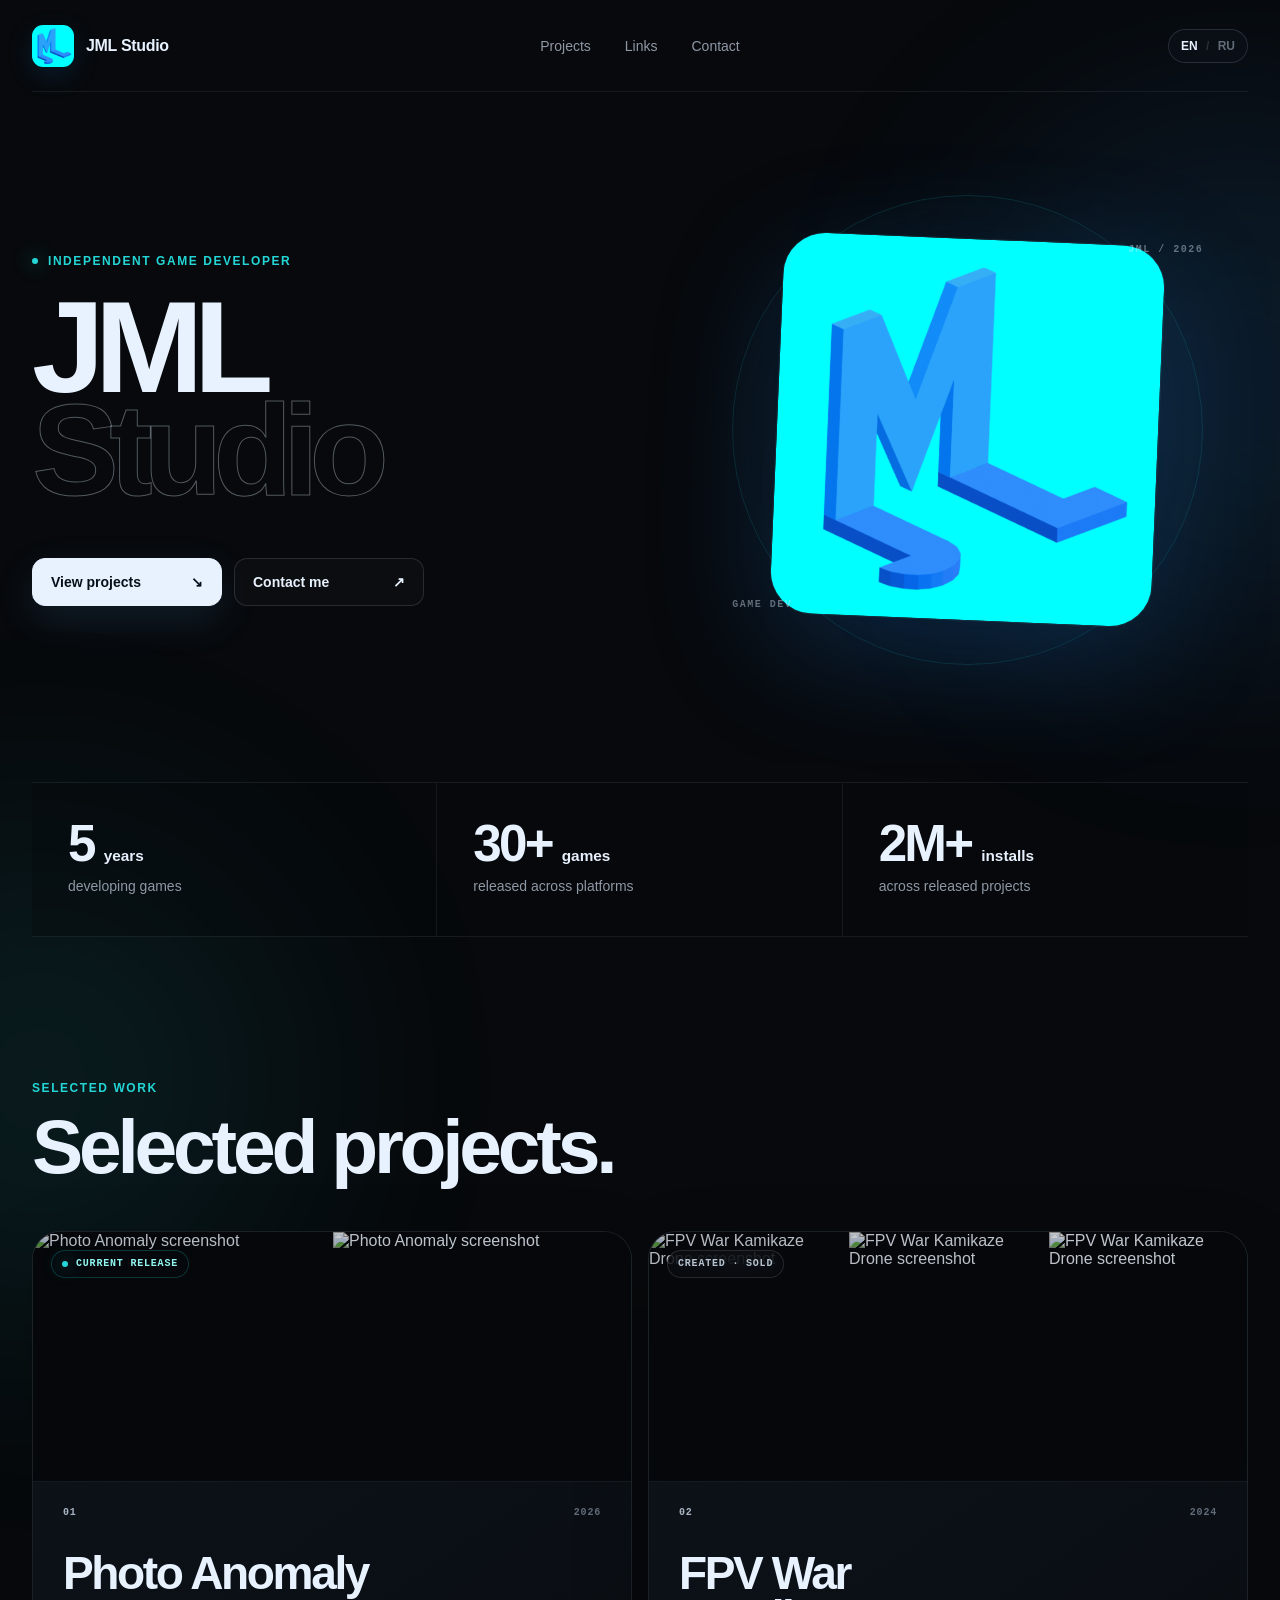
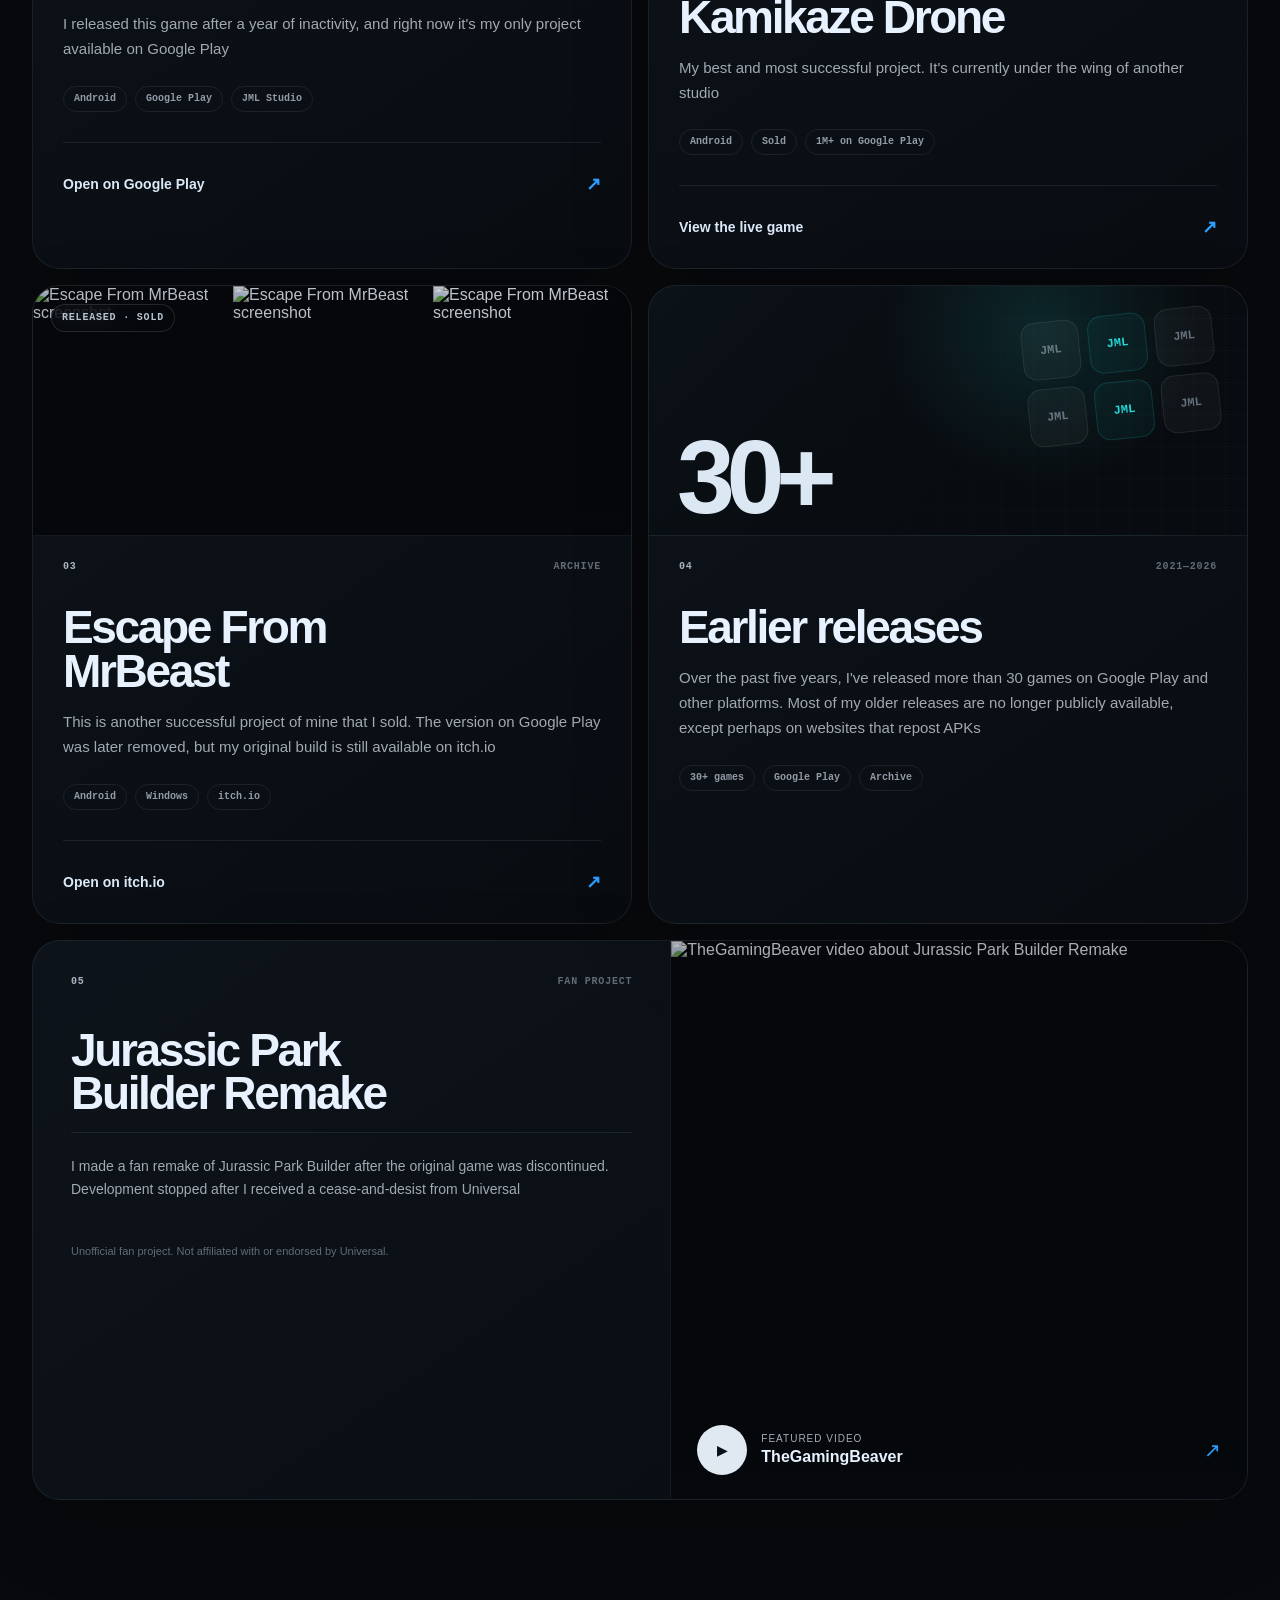
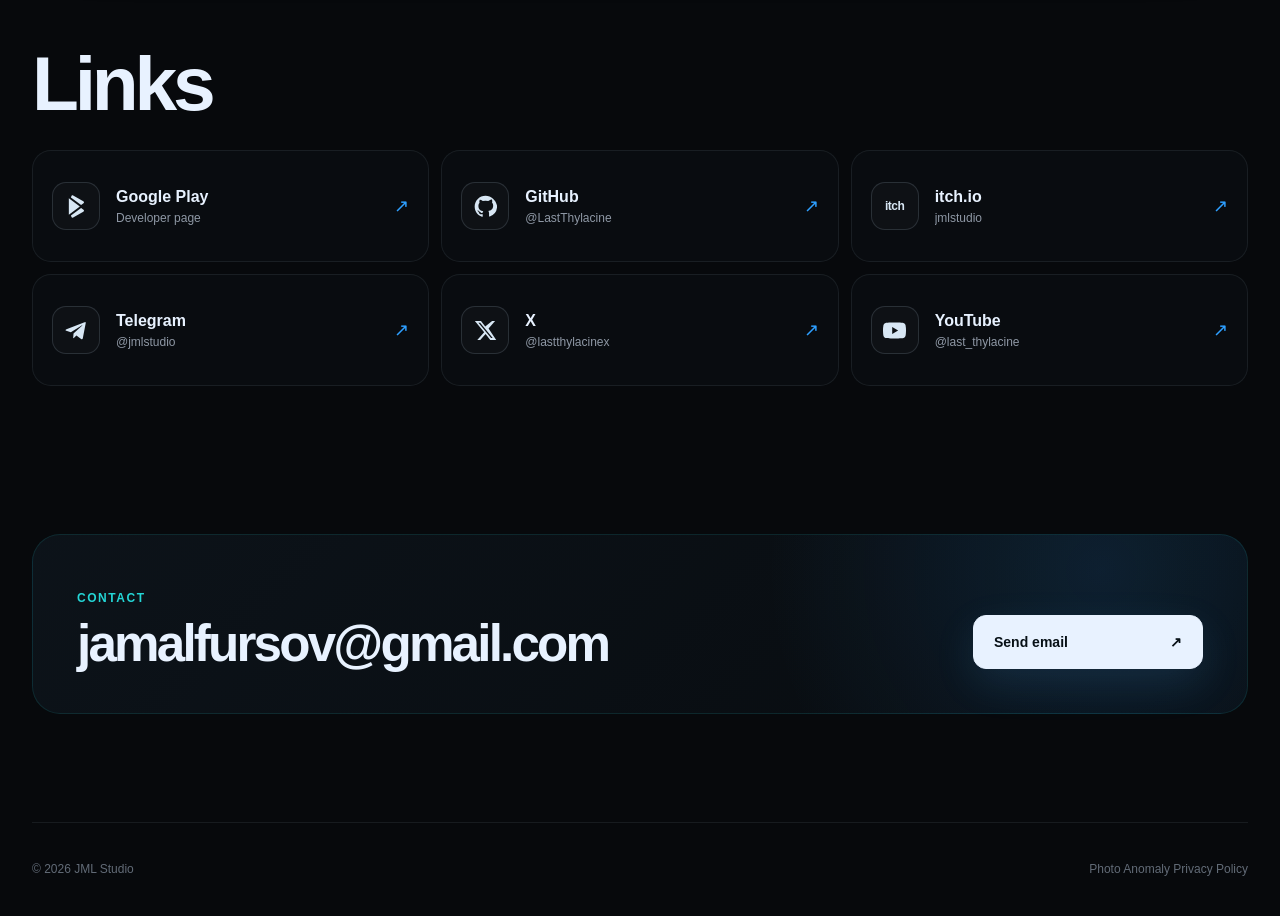
==== index.html @ 16c1f92c "website updated" ====
<!doctype html>
<html lang="en">
<head>
  <meta charset="utf-8">
  <meta name="viewport" content="width=device-width, initial-scale=1">
  <meta name="theme-color" content="#07090c">
  <meta name="description" content="JML Studio — independent game developer. Selected projects and links.">
  <meta property="og:title" content="JML Studio — Independent Game Developer">
  <meta property="og:description" content="Selected games and projects by JML Studio.">
  <meta property="og:image" content="https://lastthylacine.github.io/jml512.png">
  <meta property="og:type" content="website">
  <meta property="og:url" content="https://lastthylacine.github.io/">
  <title>JML Studio — Independent Game Developer</title>
  <link rel="icon" href="./jml512.png">
  <link rel="apple-touch-icon" href="./jml512.png">
  <link rel="stylesheet" href="./style.css">
</head>
<body>
  <div class="ambient ambient-a" aria-hidden="true"></div>
  <div class="ambient ambient-b" aria-hidden="true"></div>
  <div class="grid-glow" aria-hidden="true"></div>

  <header class="site-header">
    <a class="brand" href="#top" aria-label="JML Studio home">
      <img src="./jml512.png" alt="" width="42" height="42">
      <span>JML Studio</span>
    </a>

    <nav class="nav" aria-label="Primary navigation">
      <a href="#work" data-en="Projects" data-ru="Проекты">Projects</a>
      <a href="#links" data-en="Links" data-ru="Ссылки">Links</a>
      <a href="mailto:jamalfursov@gmail.com" data-en="Contact" data-ru="Связаться">Contact</a>
    </nav>

    <button class="language-toggle" type="button" aria-label="Switch language">
      <span data-lang="en" class="active">EN</span>
      <span class="separator">/</span>
      <span data-lang="ru">RU</span>
    </button>
  </header>

  <main id="top">
    <section class="hero section-shell">
      <div class="hero-copy reveal">
        <div class="eyebrow">
          <span class="signal-dot"></span>
          <span data-en="Independent Game Developer" data-ru="Независимый разработчик игр">Independent Game Developer</span>
        </div>

        <h1>JML<br><span>Studio</span></h1>

        <div class="hero-actions">
          <a class="button button-primary" href="#work">
            <span data-en="View projects" data-ru="Смотреть проекты">View projects</span>
            <span aria-hidden="true">↘</span>
          </a>
          <a class="button button-ghost" href="mailto:jamalfursov@gmail.com">
            <span data-en="Contact me" data-ru="Связаться со мной">Contact me</span>
            <span aria-hidden="true">↗</span>
          </a>
        </div>
      </div>

      <div class="hero-mark reveal" aria-hidden="true">
        <div class="logo-orbit"></div>
        <div class="logo-frame">
          <img src="./jml512.png" alt="" width="512" height="512">
        </div>
        <div class="orbit-label orbit-label-top">JML / 2026</div>
        <div class="orbit-label orbit-label-bottom">GAME DEV</div>
      </div>
    </section>

    <section class="stats section-shell reveal" aria-label="Highlights">
      <div class="stat">
        <div class="stat-value"><strong>5</strong><em data-en="years" data-ru="лет">years</em></div>
        <span data-en="developing games" data-ru="разработки игр">developing games</span>
      </div>
      <div class="stat">
        <div class="stat-value"><strong>30+</strong><em data-en="games" data-ru="игр">games</em></div>
        <span data-en="released across platforms" data-ru="выпущено за это время">released across platforms</span>
      </div>
      <div class="stat">
        <div class="stat-value"><strong>2M+</strong><em data-en="installs" data-ru="установок">installs</em></div>
        <span data-en="across released projects" data-ru="суммарно у выпущенных проектов">across released projects</span>
      </div>
    </section>

    <section id="work" class="work section-shell">
      <div class="section-heading reveal">
        <p class="section-kicker" data-en="Selected work" data-ru="Избранное">Selected work</p>
        <h2 data-en="Selected projects." data-ru="Избранные проекты.">Selected projects.</h2>
      </div>

      <div class="project-grid">
        <article class="project-card reveal">
          <div class="project-media media-pair">
            <img src="https://lh3.googleusercontent.com/skCJOX3PdhCmh8zxxezSMGS_bPAdnLFTBPHZOALvKg8ZOM3_wjbyRvg5mylEFi4l49yhTgnnBvxRj4_mFRRklRB1CuJkZoMq7Ugl=h600-rw" alt="Photo Anomaly screenshot" loading="lazy">
            <img src="https://lh3.googleusercontent.com/8ArGQEEAOJ30SjeDqEPVFw62FiiFQntDP4HJb3ladIpGvoQCP5FeySTKBJS4t6Y20rnotE-JMeWFp8FjKMXawPli3DUqSN6uYGzA=h600-rw" alt="Photo Anomaly screenshot" loading="lazy">
            <div class="media-shade"></div>
            <span class="media-badge status-live"><span class="signal-dot"></span><span data-en="Current release" data-ru="Текущий релиз">Current release</span></span>
          </div>
          <div class="project-content">
            <div class="project-topline"><span class="project-index">01</span><span>2026</span></div>
            <h3>Photo Anomaly</h3>
            <p data-content-key="photoAnomaly">I released Photo Anomaly on Google Play in 2026. It is my current public game.</p>
            <div class="project-meta"><span>Android</span><span>Google Play</span><span>JML Studio</span></div>
            <a class="project-link" href="https://play.google.com/store/apps/details?id=com.jamalmagomedov.PhotoAnomaly" target="_blank" rel="noopener">
              <span data-en="Open on Google Play" data-ru="Открыть в Google Play">Open on Google Play</span><span aria-hidden="true">↗</span>
            </a>
          </div>
        </article>

        <article class="project-card reveal">
          <div class="project-media media-triptych">
            <img src="https://lh3.googleusercontent.com/4eGppAN0Gcyp934n2Q3ssL58uALtwaLfI7BJHxZUg6PC1wGFMh1baDSxtUHjRb9DM2UkEGqp8CnlI8bmYi1mCqvKhgLYDMlwVN3h=h600-rw" alt="FPV War Kamikaze Drone screenshot" loading="lazy">
            <img src="https://lh3.googleusercontent.com/smdJYHpgcZ_1Zq-C8wMEOKFkAHZO7FLWdN8LE0j6wyw8fJtJA7sKSA3suIO3BD9hTZytTpGXHejraKC__IkH9zDm9LM2ZNPgUDE=h600-rw" alt="FPV War Kamikaze Drone screenshot" loading="lazy">
            <img src="https://lh3.googleusercontent.com/-tVt_maS-DzPtru2sZ0ibcCxhtowCMx7LrKPRdbShWLGQR0bec2xXsi7uQP-GyYcGKmpmh5f1IHsHnG4Jm006Beine4vxni-BxFaeg=h600-rw" alt="FPV War Kamikaze Drone screenshot" loading="lazy">
            <div class="media-shade"></div>
            <span class="media-badge"><span data-en="Created · sold" data-ru="Создано · продано">Created · sold</span></span>
          </div>
          <div class="project-content">
            <div class="project-topline"><span class="project-index">02</span><span>2024</span></div>
            <h3>FPV War<br>Kamikaze Drone</h3>
            <p data-content-key="fpv">I developed and released the original FPV War Kamikaze Drone, then later sold the project. The game has since passed one million downloads on Google Play.</p>
            <div class="project-meta"><span>Android</span><span>Sold</span><span>1M+ on Google Play</span></div>
            <a class="project-link" href="https://play.google.com/store/apps/details?id=com.jamalmagomedov.FPVKamikazeDrone" target="_blank" rel="noopener">
              <span data-en="View the live game" data-ru="Посмотреть игру">View the live game</span><span aria-hidden="true">↗</span>
            </a>
          </div>
        </article>

        <article class="project-card reveal">
          <div class="project-media media-triptych media-portrait">
            <img src="https://img.itch.zone/aW1hZ2UvMjE5MTA1Ni8xMjk0MjEzMS5wbmc%3D/347x500/T7Bz3G.png" alt="Escape From MrBeast screenshot" loading="lazy">
            <img src="https://img.itch.zone/aW1hZ2UvMjE5MTA1Ni8xMjk0MjEzMC5wbmc%3D/347x500/ZRAzco.png" alt="Escape From MrBeast screenshot" loading="lazy">
            <img src="https://img.itch.zone/aW1hZ2UvMjE5MTA1Ni8xMjk0MjEyOS5wbmc%3D/347x500/MPtBJy.png" alt="Escape From MrBeast screenshot" loading="lazy">
            <div class="media-shade"></div>
            <span class="media-badge"><span data-en="Released · sold" data-ru="Выпущено · продано">Released · sold</span></span>
          </div>
          <div class="project-content">
            <div class="project-topline"><span class="project-index">03</span><span data-en="Archive" data-ru="Архив">Archive</span></div>
            <h3>Escape From<br>MrBeast</h3>
            <p data-content-key="mrbeast">I released Escape From MrBeast on Android and Windows and later sold the project. The Google Play version was removed later; my original build is still available on itch.io.</p>
            <div class="project-meta"><span>Android</span><span>Windows</span><span>itch.io</span></div>
            <a class="project-link" href="https://jmlstudio.itch.io/escape-from-mrbeast" target="_blank" rel="noopener">
              <span data-en="Open on itch.io" data-ru="Открыть на itch.io">Open on itch.io</span><span aria-hidden="true">↗</span>
            </a>
          </div>
        </article>

        <article class="project-card archive-card reveal">
          <div class="archive-visual" aria-hidden="true">
            <div class="archive-word">30+</div>
            <div class="archive-stack">
              <span>JML</span><span>JML</span><span>JML</span><span>JML</span><span>JML</span><span>JML</span>
            </div>
            <div class="archive-grid"></div>
          </div>
          <div class="project-content">
            <div class="project-topline"><span class="project-index">04</span><span>2021—2026</span></div>
            <h3 data-en="Earlier releases" data-ru="Ранние релизы">Earlier releases</h3>
            <p data-content-key="earlierReleases">Over the last five years, I released more than 30 games across Google Play and other platforms. Most of my older releases are no longer publicly available.</p>
            <div class="project-meta"><span>30+ games</span><span>Google Play</span><span>Archive</span></div>
          </div>
        </article>

        <article class="project-card project-card-wide fan-card reveal">
          <div class="fan-copy">
            <div class="project-topline"><span class="project-index">05</span><span data-en="Fan project" data-ru="Фанатский проект">Fan project</span></div>
            <h3>Jurassic Park<br>Builder Remake</h3>

            <div class="fan-project-row">
              <p data-content-key="jurassicRemake">I made a fan remake of Jurassic Park Builder after the original game was discontinued. Development stopped after I received a cease-and-desist from Universal.</p>
            </div>

            <p class="fan-disclaimer" data-en="Unofficial fan project. Not affiliated with or endorsed by Universal."
               data-ru="Неофициальный фанатский проект. Не связан с Universal и не одобрен компанией.">Unofficial fan project. Not affiliated with or endorsed by Universal.</p>
          </div>

          <a class="jurassic-video" href="https://www.youtube.com/watch?v=4BQpwqRns6E" target="_blank" rel="noopener">
            <img src="https://i.ytimg.com/vi/4BQpwqRns6E/hqdefault.jpg" alt="TheGamingBeaver video about Jurassic Park Builder Remake" loading="lazy">
            <div class="video-overlay">
              <span class="play-button" aria-hidden="true">▶</span>
              <div><small data-en="Featured video" data-ru="Видео о проекте">Featured video</small><strong>TheGamingBeaver</strong></div>
              <span class="video-arrow">↗</span>
            </div>
          </a>
        </article>
      </div>
    </section>

    <section id="links" class="links-section section-shell">
      <div class="section-heading compact-heading reveal">
        <h2 data-en="Links" data-ru="Ссылки">Links</h2>
      </div>

      <div class="social-grid reveal">
        <a class="social-card" href="https://play.google.com/store/apps/dev?id=7115428527420377377" target="_blank" rel="noopener">
          <span class="social-icon" aria-hidden="true">
            <svg viewBox="0 0 24 24"><path d="M4 3.4v17.2L15.5 12 4 3.4Zm2.2-.8 10.6 7.9 2.5-1.9c.8-.6.7-1.5-.2-2L8.5.6C7.6.1 6.8.2 6.2 2.6Zm10.6 10.9L6.2 21.4c.6 2.4 1.4 2.5 2.3 2l10.6-6c.9-.5 1-1.4.2-2l-2.5-1.9Z"/></svg>
          </span>
          <span class="social-copy"><strong>Google Play</strong><small data-en="Developer page" data-ru="Страница разработчика">Developer page</small></span>
          <span class="social-arrow">↗</span>
        </a>

        <a class="social-card" href="https://github.com/LastThylacine" target="_blank" rel="noopener">
          <span class="social-icon" aria-hidden="true">
            <svg viewBox="0 0 24 24"><path d="M12 .7C5.7.7.7 5.8.7 12.1c0 5 3.2 9.2 7.6 10.7.6.1.8-.3.8-.6v-2.2c-3.1.7-3.8-1.3-3.8-1.3-.5-1.3-1.3-1.7-1.3-1.7-1-.7.1-.7.1-.7 1.1.1 1.7 1.2 1.7 1.2 1 1.7 2.6 1.2 3.2.9.1-.7.4-1.2.7-1.5-2.5-.3-5.1-1.3-5.1-5.6 0-1.2.4-2.3 1.2-3.1-.1-.3-.5-1.5.1-3.1 0 0 1-.3 3.2 1.2a11 11 0 0 1 5.8 0C17.7 4.5 18.7 4.8 18.7 4.8c.6 1.6.2 2.8.1 3.1.7.8 1.2 1.9 1.2 3.1 0 4.3-2.6 5.3-5.1 5.6.4.3.8 1 .8 2.1v3.1c0 .3.2.7.8.6a11.4 11.4 0 0 0 7.6-10.7C23.3 5.8 18.3.7 12 .7Z"/></svg>
          </span>
          <span class="social-copy"><strong>GitHub</strong><small>@LastThylacine</small></span>
          <span class="social-arrow">↗</span>
        </a>

        <a class="social-card" href="https://jmlstudio.itch.io/" target="_blank" rel="noopener">
          <span class="social-icon itch-icon" aria-hidden="true"><b>itch</b></span>
          <span class="social-copy"><strong>itch.io</strong><small>jmlstudio</small></span>
          <span class="social-arrow">↗</span>
        </a>

        <a class="social-card" href="https://t.me/jmlstudio" target="_blank" rel="noopener">
          <span class="social-icon" aria-hidden="true">
            <svg viewBox="0 0 24 24"><path d="M21.8 3.3 18.6 20c-.2 1.2-.9 1.5-1.8.9l-4.9-3.6-2.4 2.3c-.3.3-.5.5-1 .5l.4-5 9.1-8.2c.4-.4-.1-.6-.6-.2L6.1 13.8l-4.8-1.5c-1-.3-1.1-1 .2-1.5L20.4 3.5c.9-.3 1.7.2 1.4-.2Z"/></svg>
          </span>
          <span class="social-copy"><strong>Telegram</strong><small>@jmlstudio</small></span>
          <span class="social-arrow">↗</span>
        </a>

        <a class="social-card" href="https://x.com/lastthylacinex" target="_blank" rel="noopener">
          <span class="social-icon" aria-hidden="true">
            <svg viewBox="0 0 24 24"><path d="M18.9 2H22l-6.8 7.8L23.2 22H17l-4.9-6.4L6.5 22H3.4l7.2-8.2L.9 2h6.4l4.4 5.8L18.9 2Zm-1.1 17.9h1.7L6.4 4H4.6l13.2 15.9Z"/></svg>
          </span>
          <span class="social-copy"><strong>X</strong><small>@lastthylacinex</small></span>
          <span class="social-arrow">↗</span>
        </a>

        <a class="social-card" href="https://www.youtube.com/@last_thylacine" target="_blank" rel="noopener">
          <span class="social-icon" aria-hidden="true">
            <svg viewBox="0 0 24 24"><path d="M23.5 6.2a3 3 0 0 0-2.1-2.1C19.5 3.6 12 3.6 12 3.6s-7.5 0-9.4.5A3 3 0 0 0 .5 6.2 31 31 0 0 0 0 12a31 31 0 0 0 .5 5.8 3 3 0 0 0 2.1 2.1c1.9.5 9.4.5 9.4.5s7.5 0 9.4-.5a3 3 0 0 0 2.1-2.1A31 31 0 0 0 24 12a31 31 0 0 0-.5-5.8ZM9.6 15.6V8.4L15.8 12l-6.2 3.6Z"/></svg>
          </span>
          <span class="social-copy"><strong>YouTube</strong><small>@last_thylacine</small></span>
          <span class="social-arrow">↗</span>
        </a>
      </div>
    </section>

    <section class="contact-section section-shell reveal">
      <div class="contact-card">
        <div class="contact-copy">
          <p class="section-kicker" data-en="Contact" data-ru="Контакты">Contact</p>
          <h2>jamalfursov@gmail.com</h2>
        </div>
        <a class="button button-primary button-large" href="mailto:jamalfursov@gmail.com">
          <span data-en="Send email" data-ru="Написать">Send email</span><span aria-hidden="true">↗</span>
        </a>
      </div>
    </section>
  </main>

  <footer class="site-footer section-shell">
    <span>© 2026 JML Studio</span>
    <a href="./photoanomaly/" data-en="Photo Anomaly Privacy Policy" data-ru="Privacy Policy — Photo Anomaly">Photo Anomaly Privacy Policy</a>
  </footer>

  <script src="./content.js"></script>
  <script src="./script.js"></script>
</body>
</html>
---- style.css ----
:root {
  --bg: #07090c;
  --bg-soft: #0a0d11;
  --panel: #0c1117;
  --panel-2: #0e141b;
  --text: #e8f2ff;
  --muted: #8f98a5;
  --muted-2: #626b77;
  --line: rgba(210, 232, 255, .08);
  --line-strong: rgba(210, 232, 255, .14);
  --accent: #24d6d6;
  --accent-2: #2e9fff;
  --accent-soft: rgba(36, 214, 214, .12);
  --radius: 28px;
  --max: 1440px;
  --header-h: 92px;
}

* { box-sizing: border-box; }
html { scroll-behavior: smooth; background: var(--bg); }
body {
  margin: 0;
  color: var(--text);
  background: var(--bg);
  font-family: Inter, ui-sans-serif, -apple-system, BlinkMacSystemFont, "Segoe UI", Roboto, Helvetica, Arial, sans-serif;
  -webkit-font-smoothing: antialiased;
  overflow-x: hidden;
}

a { color: inherit; text-decoration: none; }
button, a { -webkit-tap-highlight-color: transparent; }
img { display: block; max-width: 100%; }

::selection { background: rgba(36, 214, 214, .25); color: white; }

.ambient, .grid-glow { position: fixed; inset: auto; pointer-events: none; z-index: 0; }
.ambient { width: 520px; height: 520px; border-radius: 50%; filter: blur(130px); opacity: .13; }
.ambient-a { right: -220px; top: 120px; background: var(--accent-2); }
.ambient-b { left: -220px; top: 820px; background: var(--accent); opacity: .09; }
.grid-glow {
  inset: 0;
  opacity: .23;
  background-image:
    linear-gradient(rgba(255,255,255,.017) 1px, transparent 1px),
    linear-gradient(90deg, rgba(255,255,255,.017) 1px, transparent 1px);
  background-size: 76px 76px;
  mask-image: linear-gradient(to bottom, black 0, transparent 780px);
}

.site-header {
  position: relative;
  z-index: 10;
  width: min(calc(100% - 64px), var(--max));
  height: var(--header-h);
  margin: 0 auto;
  display: grid;
  grid-template-columns: 1fr auto 1fr;
  align-items: center;
  border-bottom: 1px solid var(--line);
}
.brand { display: inline-flex; align-items: center; gap: 12px; width: max-content; font-weight: 720; letter-spacing: -.02em; }
.brand img { width: 42px; height: 42px; border-radius: 11px; box-shadow: 0 8px 28px rgba(38, 157, 255, .14); }
.nav { display: flex; align-items: center; gap: 34px; font-size: 14px; color: var(--muted); }
.nav a { transition: color .2s ease; }
.nav a:hover { color: var(--text); }
.language-toggle {
  justify-self: end;
  border: 1px solid var(--line-strong);
  background: rgba(12, 17, 23, .72);
  color: var(--muted-2);
  padding: 9px 12px;
  border-radius: 999px;
  font: inherit;
  font-size: 12px;
  font-weight: 700;
  cursor: pointer;
  backdrop-filter: blur(14px);
}
.language-toggle [data-lang] { transition: color .2s ease; }
.language-toggle [data-lang].active { color: var(--text); }
.language-toggle .separator { margin: 0 5px; opacity: .35; }

.section-shell { position: relative; z-index: 1; width: min(calc(100% - 64px), var(--max)); margin-left: auto; margin-right: auto; }

.hero {
  min-height: 690px;
  display: grid;
  grid-template-columns: 1.02fr .98fr;
  align-items: center;
  gap: 72px;
  padding: 74px 0 88px;
}
.eyebrow, .section-kicker {
  display: flex;
  align-items: center;
  gap: 10px;
  color: var(--accent);
  text-transform: uppercase;
  letter-spacing: .13em;
  font-size: 12px;
  font-weight: 750;
}
.signal-dot { width: 6px; height: 6px; background: var(--accent); border-radius: 999px; box-shadow: 0 0 18px rgba(36,214,214,.9); flex: 0 0 auto; }
.hero h1 {
  margin: 28px 0 0;
  font-size: clamp(88px, 10.2vw, 166px);
  line-height: .79;
  letter-spacing: -.075em;
  font-weight: 820;
}
.hero h1 span {
  color: transparent;
  -webkit-text-stroke: 1px rgba(224, 241, 255, .35);
  text-stroke: 1px rgba(224, 241, 255, .35);
}
.hero-actions { margin-top: 56px; display: flex; flex-wrap: wrap; gap: 12px; }
.button {
  display: inline-flex;
  align-items: center;
  justify-content: space-between;
  gap: 28px;
  min-width: 190px;
  padding: 15px 18px;
  border: 1px solid var(--line-strong);
  border-radius: 13px;
  font-size: 14px;
  font-weight: 720;
  transition: transform .2s ease, background .2s ease, border-color .2s ease, box-shadow .2s ease;
}
.button:hover { transform: translateY(-2px); }
.button-primary { background: var(--text); color: #071016; border-color: var(--text); box-shadow: 0 14px 42px rgba(94, 183, 255, .12); }
.button-primary:hover { background: #fff; }
.button-ghost { background: rgba(255,255,255,.018); }
.button-ghost:hover { border-color: rgba(36,214,214,.28); background: rgba(36,214,214,.055); }
.button-large { min-width: 230px; padding: 18px 20px; }

.hero-mark { position: relative; display: grid; place-items: center; min-height: 500px; }
.logo-frame {
  width: min(68%, 390px);
  aspect-ratio: 1;
  border-radius: 42px;
  overflow: hidden;
  box-shadow: 0 36px 130px rgba(31, 140, 255, .22), 0 0 0 1px rgba(255,255,255,.07);
  transform: rotate(2.4deg);
  position: relative;
  z-index: 2;
}
.logo-frame img { width: 100%; height: 100%; object-fit: cover; }
.logo-orbit { position: absolute; width: 84%; aspect-ratio: 1; border-radius: 50%; border: 1px solid rgba(36,214,214,.14); box-shadow: inset 0 0 100px rgba(36,214,214,.03); }
.logo-orbit::before, .logo-orbit::after { content: ""; position: absolute; border-radius: 50%; border: 1px solid rgba(46,159,255,.08); }
.logo-orbit::before { inset: 10%; }
.logo-orbit::after { inset: 24%; }
.orbit-label { position: absolute; z-index: 3; font: 650 10px/1 ui-monospace, SFMono-Regular, Menlo, monospace; letter-spacing: .15em; color: rgba(221, 237, 255, .42); }
.orbit-label-top { right: 8%; top: 13%; }
.orbit-label-bottom { left: 8%; bottom: 14%; }

.stats {
  display: grid;
  grid-template-columns: repeat(3, minmax(0, 1fr));
  border-top: 1px solid var(--line);
  border-bottom: 1px solid var(--line);
  background: rgba(7,9,12,.36);
}
.stat {
  min-width: 0;
  padding: 38px 36px 40px;
  border-right: 1px solid var(--line);
}
.stat:last-child { border-right: 0; }
.stat-value { display: flex; align-items: baseline; flex-wrap: wrap; gap: 10px; min-width: 0; }
.stat-value strong { font-size: clamp(40px, 4vw, 64px); line-height: .9; letter-spacing: -.055em; }
.stat-value em { font-style: normal; color: var(--text); font-size: clamp(14px, 1.2vw, 19px); font-weight: 700; white-space: nowrap; }
.stat > span { display: block; margin-top: 10px; color: var(--muted); font-size: 14px; line-height: 1.35; }

.work, .links-section { padding-top: 132px; }
.section-heading { max-width: 1000px; margin-bottom: 48px; }
.compact-heading { margin-bottom: 30px; }
.section-heading h2, .contact-card h2 {
  margin: 14px 0 0;
  font-size: clamp(48px, 6vw, 92px);
  line-height: .97;
  letter-spacing: -.055em;
}

.project-grid { display: grid; grid-template-columns: repeat(2, minmax(0, 1fr)); gap: 16px; }
.project-card {
  min-width: 0;
  overflow: hidden;
  border: 1px solid var(--line);
  border-radius: var(--radius);
  background: linear-gradient(145deg, rgba(14,20,27,.97), rgba(9,13,18,.97));
  box-shadow: 0 28px 80px rgba(0,0,0,.16);
  transition: transform .25s ease, border-color .25s ease, box-shadow .25s ease;
}
.project-card:hover { transform: translateY(-3px); border-color: rgba(85,183,255,.18); box-shadow: 0 34px 90px rgba(0,0,0,.24); }
.project-card-wide { grid-column: 1 / -1; }

.project-media { position: relative; height: 250px; display: grid; overflow: hidden; background: #05070a; border-bottom: 1px solid var(--line); }
.project-media img { width: 100%; height: 100%; min-width: 0; object-fit: cover; transition: transform .45s ease, filter .45s ease; filter: saturate(.78) contrast(1.02) brightness(.82); }
.project-card:hover .project-media img { transform: scale(1.025); filter: saturate(.92) contrast(1.04) brightness(.9); }
.media-pair { grid-template-columns: 1fr 1fr; gap: 2px; }
.media-triptych { grid-template-columns: repeat(3, 1fr); gap: 2px; }
.media-portrait img { object-position: center 25%; }
.media-shade { position: absolute; inset: 0; background: linear-gradient(to top, rgba(5,8,12,.75) 0%, transparent 52%), linear-gradient(90deg, rgba(4,8,12,.08), transparent); pointer-events: none; }
.media-badge { position: absolute; left: 18px; top: 18px; display: inline-flex; align-items: center; gap: 8px; padding: 8px 10px; border-radius: 999px; border: 1px solid rgba(255,255,255,.12); background: rgba(7,10,14,.68); backdrop-filter: blur(12px); font: 700 10px/1 ui-monospace, SFMono-Regular, Menlo, monospace; text-transform: uppercase; letter-spacing: .08em; color: #b7c3cf; }
.status-live { color: #92f8f2; border-color: rgba(36,214,214,.22); }

.project-content { padding: 26px 30px 30px; display: flex; flex-direction: column; min-height: 335px; }
.project-topline { display: flex; justify-content: space-between; align-items: center; gap: 20px; color: var(--muted-2); font: 700 10px/1 ui-monospace, SFMono-Regular, Menlo, monospace; letter-spacing: .08em; text-transform: uppercase; }
.project-index { color: #a9b5c2; }
.project-content h3, .fan-copy h3 { margin: 34px 0 16px; font-size: clamp(34px, 3.6vw, 58px); line-height: .95; letter-spacing: -.052em; }
.project-content p, .fan-project-row p { margin: 0; color: #a2a9b1; font-size: 15px; line-height: 1.65; }
.project-meta { display: flex; flex-wrap: wrap; gap: 8px; margin-top: 24px; }
.project-meta span { padding: 7px 10px; border: 1px solid var(--line); border-radius: 999px; color: #929ba6; font: 650 10px/1 ui-monospace, SFMono-Regular, Menlo, monospace; }
.project-link { display: flex; align-items: center; justify-content: space-between; gap: 20px; margin-top: auto; padding-top: 30px; color: #dbe8f7; font-size: 14px; font-weight: 720; border-top: 1px solid var(--line); }
.project-meta + .project-link { margin-top: 30px; }
.project-link span:last-child { color: var(--accent-2); font-size: 18px; transition: transform .2s ease; }
.project-link:hover span:last-child { transform: translate(3px, -3px); }

.archive-card { position: relative; }
.archive-visual { position: relative; height: 250px; overflow: hidden; border-bottom: 1px solid var(--line); background: radial-gradient(circle at 66% 18%, rgba(36,214,214,.13), transparent 36%), linear-gradient(135deg, #0b1218, #080b0f 62%); }
.archive-word { position: absolute; left: 28px; bottom: 16px; z-index: 2; font-size: 104px; font-weight: 850; line-height: .8; letter-spacing: -.08em; color: rgba(231,243,255,.95); }
.archive-stack { position: absolute; right: 30px; top: 28px; display: grid; grid-template-columns: repeat(3, 58px); gap: 9px; transform: rotate(-6deg); }
.archive-stack span { aspect-ratio: 1; display: grid; place-items: center; border-radius: 14px; background: rgba(255,255,255,.035); border: 1px solid rgba(255,255,255,.08); color: rgba(204,225,245,.45); font: 760 12px/1 ui-monospace, monospace; }
.archive-stack span:nth-child(2), .archive-stack span:nth-child(5) { color: var(--accent); border-color: rgba(36,214,214,.16); background: rgba(36,214,214,.045); }
.archive-grid { position: absolute; inset: 0; background-image: linear-gradient(rgba(255,255,255,.025) 1px, transparent 1px), linear-gradient(90deg, rgba(255,255,255,.025) 1px, transparent 1px); background-size: 32px 32px; mask-image: linear-gradient(90deg, transparent, black); }

.fan-card { display: grid; grid-template-columns: 1.05fr .95fr; min-height: 560px; }
.fan-copy { padding: 36px 38px 38px; }
.fan-copy h3 { margin-top: 42px; }
.fan-project-row { padding: 22px 0; border-top: 1px solid var(--line); }
.fan-project-row strong { display: block; margin-bottom: 9px; font-size: 15px; }
.fan-project-row p { font-size: 14px; }
.fan-disclaimer { margin: 20px 0 0; color: var(--muted-2); font-size: 11px; line-height: 1.5; }
.jurassic-video { position: relative; min-height: 100%; overflow: hidden; border-left: 1px solid var(--line); background: #05070a; }
.jurassic-video img { width: 100%; height: 100%; object-fit: cover; filter: saturate(.7) brightness(.72); transition: transform .45s ease, filter .45s ease; }
.jurassic-video:hover img { transform: scale(1.025); filter: saturate(.9) brightness(.82); }
.jurassic-video::after { content: ""; position: absolute; inset: 0; background: linear-gradient(to top, rgba(5,8,12,.82), transparent 58%); }
.video-overlay { position: absolute; left: 26px; right: 26px; bottom: 24px; z-index: 2; display: grid; grid-template-columns: auto 1fr auto; align-items: center; gap: 14px; }
.play-button { width: 50px; height: 50px; display: grid; place-items: center; border-radius: 50%; background: rgba(239,248,255,.94); color: #071016; font-size: 14px; }
.video-overlay small { display: block; color: #a5adb6; font-size: 10px; text-transform: uppercase; letter-spacing: .1em; margin-bottom: 4px; }
.video-overlay strong { font-size: 16px; }
.video-arrow { font-size: 20px; color: var(--accent-2); }

.links-section { padding-bottom: 40px; }
.social-grid { display: grid; grid-template-columns: repeat(3, minmax(0, 1fr)); gap: 12px; }
.social-card {
  min-width: 0;
  display: grid;
  grid-template-columns: auto minmax(0,1fr) auto;
  align-items: center;
  gap: 16px;
  min-height: 112px;
  padding: 19px;
  border: 1px solid var(--line);
  border-radius: 19px;
  background: rgba(11,15,20,.68);
  transition: transform .22s ease, border-color .22s ease, background .22s ease;
}
.social-card:hover { transform: translateY(-3px); border-color: rgba(36,214,214,.2); background: rgba(13,20,26,.94); }
.social-icon { width: 48px; height: 48px; display: grid; place-items: center; border-radius: 14px; border: 1px solid var(--line-strong); background: rgba(255,255,255,.025); color: #d8e7f4; }
.social-icon svg { width: 23px; height: 23px; fill: currentColor; }
.itch-icon b { font-size: 12px; letter-spacing: -.04em; }
.social-copy { min-width: 0; }
.social-copy strong { display: block; font-size: 16px; }
.social-copy small { display: block; margin-top: 5px; color: var(--muted); font-size: 12px; white-space: nowrap; overflow: hidden; text-overflow: ellipsis; }
.social-arrow { color: var(--accent-2); font-size: 18px; transition: transform .2s ease; }
.social-card:hover .social-arrow { transform: translate(3px,-3px); }
.social-card:hover .social-icon { color: var(--accent); }

.contact-section { padding-top: 108px; padding-bottom: 108px; }
.contact-card { padding: 44px; display: flex; align-items: end; justify-content: space-between; gap: 42px; border: 1px solid rgba(36,214,214,.12); border-radius: 28px; background: radial-gradient(circle at 88% 20%, rgba(46,159,255,.13), transparent 31%), linear-gradient(135deg, rgba(13,20,27,.94), rgba(8,12,16,.94)); }
.contact-card h2 { font-size: clamp(30px, 4vw, 58px); max-width: 820px; overflow-wrap: anywhere; }
.contact-copy { min-width: 0; }

.site-footer { min-height: 94px; display: flex; align-items: center; justify-content: space-between; gap: 30px; border-top: 1px solid var(--line); color: var(--muted-2); font-size: 12px; }
.site-footer a:hover { color: var(--text); }

.reveal { opacity: 0; transform: translateY(16px); transition: opacity .6s ease, transform .6s ease; }
.reveal.is-visible { opacity: 1; transform: none; }

/* Privacy policy */
.legal-page { background: #101315; color: #e7e9eb; }
.legal-page .ambient, .legal-page .grid-glow { display: none; }
.legal-wrap { width: min(calc(100% - 48px), 1080px); margin: 0 auto; padding: 34px 0 80px; }
.legal-nav { display: flex; align-items: center; justify-content: space-between; gap: 24px; padding-bottom: 25px; border-bottom: 1px solid rgba(255,255,255,.12); color: #989fa6; font-size: 13px; }
.legal-nav a { display: flex; align-items: center; gap: 10px; color: #35a9ff; }
.legal-nav img { width: 30px; height: 30px; border-radius: 7px; }
.legal-article { margin-top: 24px; font-family: ui-sans-serif, system-ui, -apple-system, "Segoe UI", sans-serif; font-size: 16px; line-height: 1.68; color: #d8dbde; }
.legal-article h1 { font-size: 18px; margin: 0 0 22px; }
.legal-article h2 { font-size: 16px; margin: 28px 0 12px; }
.legal-article p { margin: 0 0 17px; }
.legal-article ul { margin: 0 0 20px; padding-left: 28px; }
.legal-article a { color: #4caaf5; }
.legal-article hr { border: 0; border-top: 1px solid rgba(255,255,255,.12); margin: 30px 0; }

@media (max-width: 1100px) {
  .hero { min-height: auto; grid-template-columns: 1fr .82fr; gap: 28px; }
  .hero h1 { font-size: clamp(76px, 12vw, 128px); }
  .logo-frame { width: min(78%, 350px); }
  .social-grid { grid-template-columns: repeat(2, minmax(0, 1fr)); }
  .fan-card { grid-template-columns: 1fr; }
  .jurassic-video { min-height: 420px; border-left: 0; border-top: 1px solid var(--line); }
}

@media (max-width: 820px) {
  :root { --header-h: 74px; --radius: 22px; }
  .site-header, .section-shell { width: min(calc(100% - 34px), var(--max)); }
  .site-header { grid-template-columns: 1fr auto; }
  .nav { display: none; }
  .hero { grid-template-columns: 1fr; padding: 60px 0 74px; gap: 36px; }
  .hero-mark { min-height: 360px; order: -1; }
  .logo-frame { width: min(68vw, 315px); border-radius: 34px; }
  .logo-orbit { width: min(82vw, 390px); }
  .hero h1 { font-size: clamp(76px, 24vw, 116px); }
  .hero-actions { margin-top: 40px; }
  .stats { grid-template-columns: 1fr; }
  .stat { border-right: 0; border-bottom: 1px solid var(--line); padding: 26px 10px; display: grid; grid-template-columns: minmax(145px, auto) 1fr; align-items: center; gap: 18px; }
  .stat:last-child { border-bottom: 0; }
  .stat > span { margin: 0; }
  .work, .links-section { padding-top: 92px; }
  .section-heading { margin-bottom: 34px; }
  .project-grid { grid-template-columns: 1fr; }
  .project-card-wide { grid-column: auto; }
  .project-media, .archive-visual { height: 230px; }
  .project-content { padding: 24px; min-height: 0; }
  .project-content h3, .fan-copy h3 { font-size: clamp(38px, 11vw, 56px); }
  .project-link { margin-top: 28px; }
  .fan-copy { padding: 28px 24px; }
  .jurassic-video { min-height: 330px; }
  .contact-card { align-items: stretch; flex-direction: column; padding: 30px 24px; }
  .button-large { width: 100%; }
  .site-footer { min-height: 118px; align-items: flex-start; justify-content: center; flex-direction: column; gap: 10px; }
}

@media (max-width: 560px) {
  .brand span { font-size: 14px; }
  .brand img { width: 36px; height: 36px; border-radius: 9px; }
  .language-toggle { padding: 8px 10px; }
  .hero { padding-top: 42px; }
  .hero-mark { min-height: 310px; }
  .hero-actions { flex-direction: column; }
  .button { width: 100%; }
  .stat { grid-template-columns: 130px 1fr; }
  .stat-value { gap: 6px; }
  .stat-value strong { font-size: 42px; }
  .stat-value em { font-size: 13px; }
  .section-heading h2 { font-size: 44px; }
  .media-pair { grid-template-columns: 1fr 1fr; }
  .media-triptych { grid-template-columns: repeat(3, 1fr); }
  .project-media { height: 205px; }
  .archive-word { font-size: 82px; }
  .archive-stack { right: 20px; grid-template-columns: repeat(3, 45px); }
  .social-grid { grid-template-columns: 1fr; }
  .social-card { min-height: 94px; }
  .jurassic-video { min-height: 270px; }
  .video-overlay { left: 18px; right: 18px; bottom: 18px; }
}

@media (prefers-reduced-motion: reduce) {
  html { scroll-behavior: auto; }
  *, *::before, *::after { animation: none !important; transition: none !important; }
  .reveal { opacity: 1; transform: none; }
}
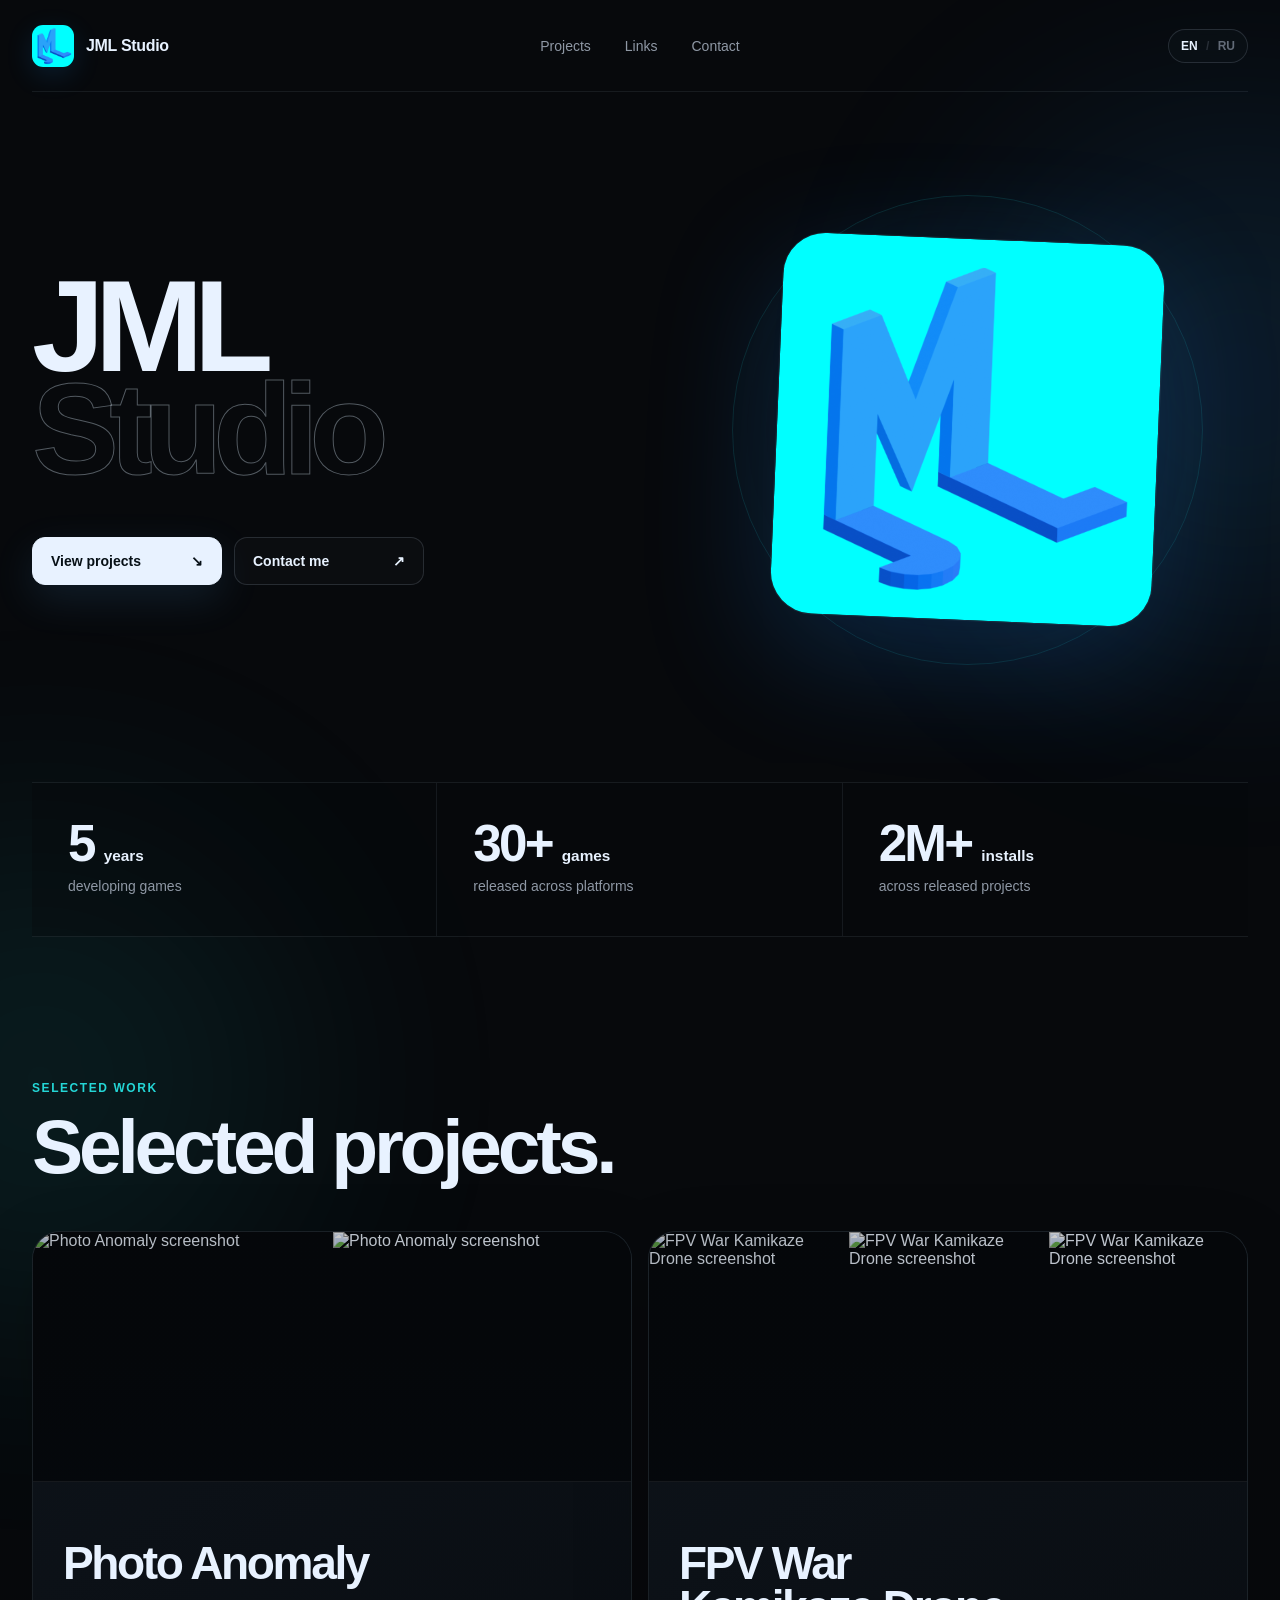
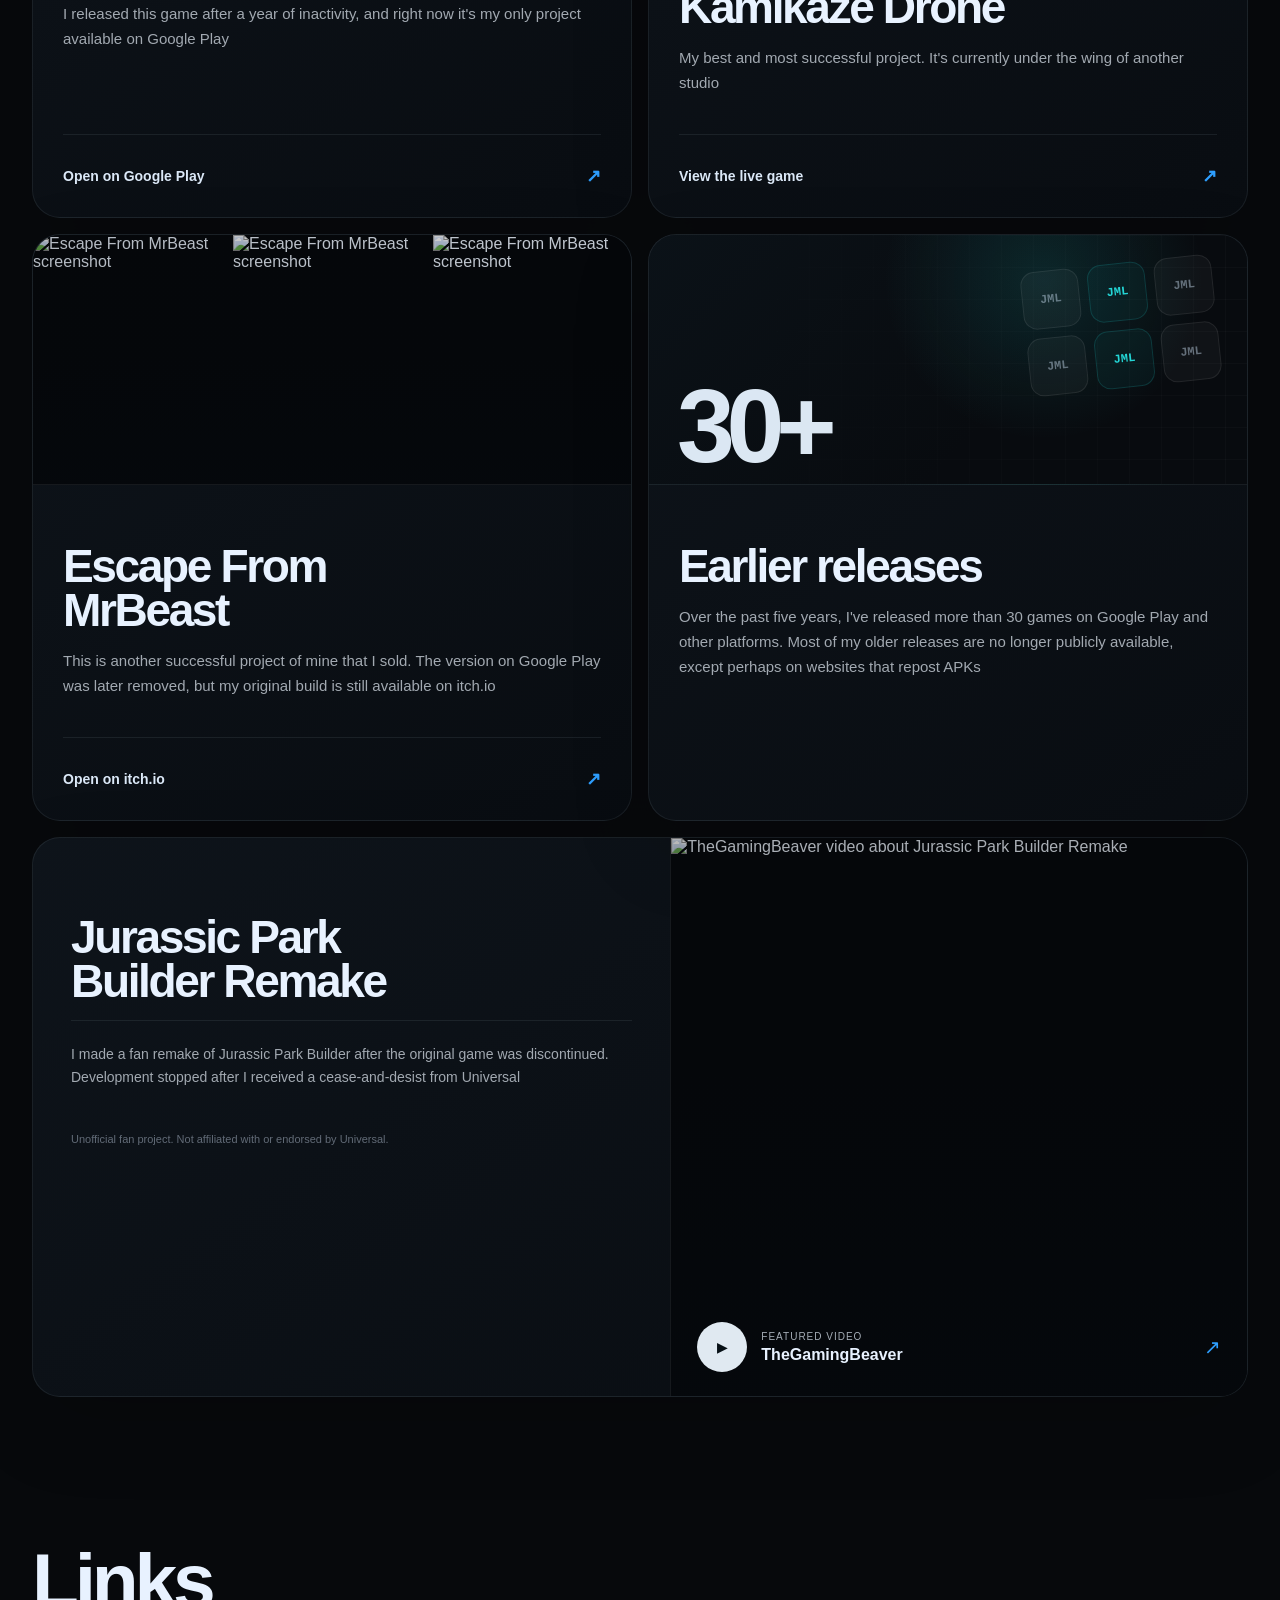
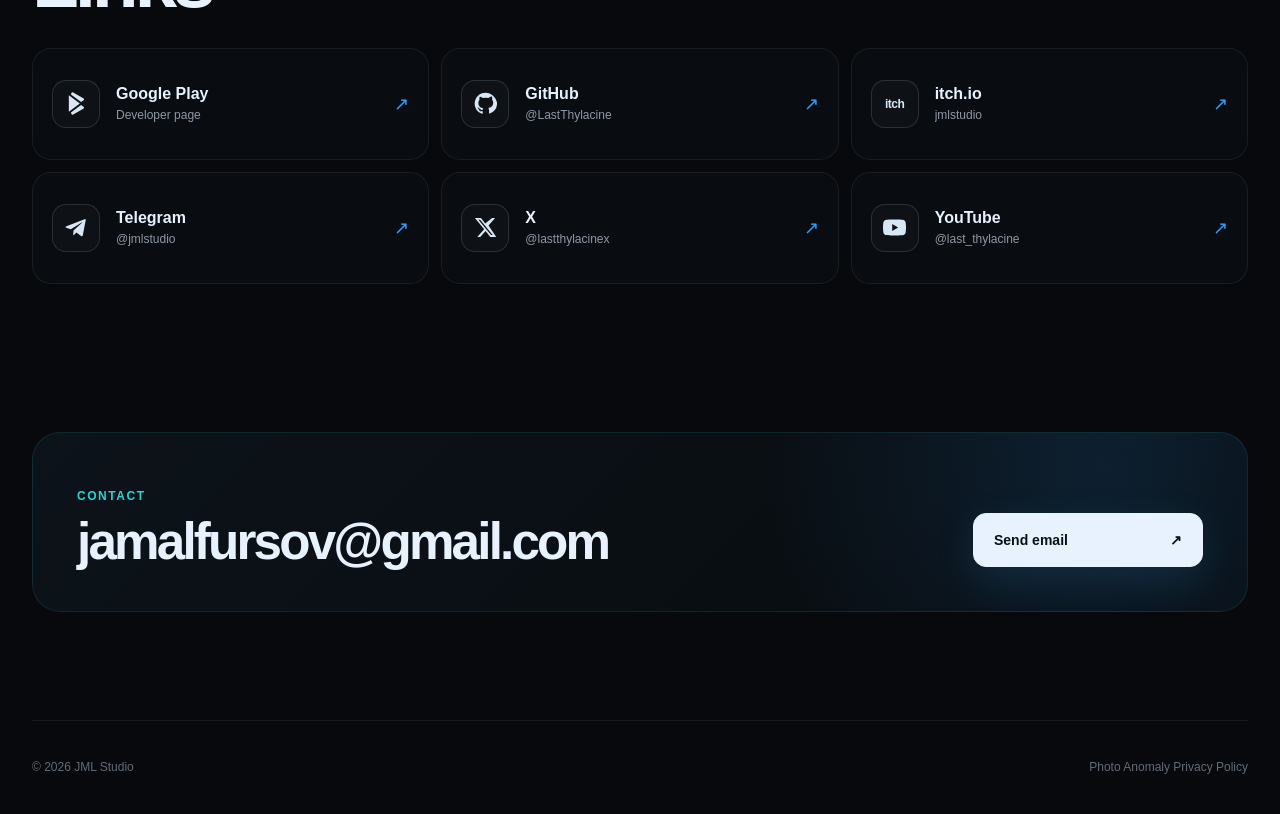
==== commit b45f3b4e: "Website updated #2" ====
--- a/index.html
+++ b/index.html
@@ -4,13 +4,13 @@
   <meta charset="utf-8">
   <meta name="viewport" content="width=device-width, initial-scale=1">
   <meta name="theme-color" content="#07090c">
-  <meta name="description" content="JML Studio — independent game developer. Selected projects and links.">
-  <meta property="og:title" content="JML Studio — Independent Game Developer">
+  <meta name="description" content="JML Studio — games, projects and links.">
+  <meta property="og:title" content="JML Studio">
   <meta property="og:description" content="Selected games and projects by JML Studio.">
   <meta property="og:image" content="https://lastthylacine.github.io/jml512.png">
   <meta property="og:type" content="website">
   <meta property="og:url" content="https://lastthylacine.github.io/">
-  <title>JML Studio — Independent Game Developer</title>
+  <title>JML Studio</title>
   <link rel="icon" href="./jml512.png">
   <link rel="apple-touch-icon" href="./jml512.png">
   <link rel="stylesheet" href="./style.css">
@@ -42,12 +42,7 @@
   <main id="top">
     <section class="hero section-shell">
       <div class="hero-copy reveal">
-        <div class="eyebrow">
-          <span class="signal-dot"></span>
-          <span data-en="Independent Game Developer" data-ru="Независимый разработчик игр">Independent Game Developer</span>
-        </div>
-
-        <h1>JML<br><span>Studio</span></h1>
+<h1>JML<br><span>Studio</span></h1>
 
         <div class="hero-actions">
           <a class="button button-primary" href="#work">
@@ -66,8 +61,6 @@
         <div class="logo-frame">
           <img src="./jml512.png" alt="" width="512" height="512">
         </div>
-        <div class="orbit-label orbit-label-top">JML / 2026</div>
-        <div class="orbit-label orbit-label-bottom">GAME DEV</div>
       </div>
     </section>
 
@@ -98,14 +91,11 @@
             <img src="https://lh3.googleusercontent.com/skCJOX3PdhCmh8zxxezSMGS_bPAdnLFTBPHZOALvKg8ZOM3_wjbyRvg5mylEFi4l49yhTgnnBvxRj4_mFRRklRB1CuJkZoMq7Ugl=h600-rw" alt="Photo Anomaly screenshot" loading="lazy">
             <img src="https://lh3.googleusercontent.com/8ArGQEEAOJ30SjeDqEPVFw62FiiFQntDP4HJb3ladIpGvoQCP5FeySTKBJS4t6Y20rnotE-JMeWFp8FjKMXawPli3DUqSN6uYGzA=h600-rw" alt="Photo Anomaly screenshot" loading="lazy">
             <div class="media-shade"></div>
-            <span class="media-badge status-live"><span class="signal-dot"></span><span data-en="Current release" data-ru="Текущий релиз">Current release</span></span>
-          </div>
-          <div class="project-content">
-            <div class="project-topline"><span class="project-index">01</span><span>2026</span></div>
-            <h3>Photo Anomaly</h3>
+          </div>
+          <div class="project-content">
+<h3>Photo Anomaly</h3>
             <p data-content-key="photoAnomaly">I released Photo Anomaly on Google Play in 2026. It is my current public game.</p>
-            <div class="project-meta"><span>Android</span><span>Google Play</span><span>JML Studio</span></div>
-            <a class="project-link" href="https://play.google.com/store/apps/details?id=com.jamalmagomedov.PhotoAnomaly" target="_blank" rel="noopener">
+<a class="project-link" href="https://play.google.com/store/apps/details?id=com.jamalmagomedov.PhotoAnomaly" target="_blank" rel="noopener">
               <span data-en="Open on Google Play" data-ru="Открыть в Google Play">Open on Google Play</span><span aria-hidden="true">↗</span>
             </a>
           </div>
@@ -117,14 +107,11 @@
             <img src="https://lh3.googleusercontent.com/smdJYHpgcZ_1Zq-C8wMEOKFkAHZO7FLWdN8LE0j6wyw8fJtJA7sKSA3suIO3BD9hTZytTpGXHejraKC__IkH9zDm9LM2ZNPgUDE=h600-rw" alt="FPV War Kamikaze Drone screenshot" loading="lazy">
             <img src="https://lh3.googleusercontent.com/-tVt_maS-DzPtru2sZ0ibcCxhtowCMx7LrKPRdbShWLGQR0bec2xXsi7uQP-GyYcGKmpmh5f1IHsHnG4Jm006Beine4vxni-BxFaeg=h600-rw" alt="FPV War Kamikaze Drone screenshot" loading="lazy">
             <div class="media-shade"></div>
-            <span class="media-badge"><span data-en="Created · sold" data-ru="Создано · продано">Created · sold</span></span>
-          </div>
-          <div class="project-content">
-            <div class="project-topline"><span class="project-index">02</span><span>2024</span></div>
-            <h3>FPV War<br>Kamikaze Drone</h3>
+          </div>
+          <div class="project-content">
+<h3>FPV War<br>Kamikaze Drone</h3>
             <p data-content-key="fpv">I developed and released the original FPV War Kamikaze Drone, then later sold the project. The game has since passed one million downloads on Google Play.</p>
-            <div class="project-meta"><span>Android</span><span>Sold</span><span>1M+ on Google Play</span></div>
-            <a class="project-link" href="https://play.google.com/store/apps/details?id=com.jamalmagomedov.FPVKamikazeDrone" target="_blank" rel="noopener">
+<a class="project-link" href="https://play.google.com/store/apps/details?id=com.jamalmagomedov.FPVKamikazeDrone" target="_blank" rel="noopener">
               <span data-en="View the live game" data-ru="Посмотреть игру">View the live game</span><span aria-hidden="true">↗</span>
             </a>
           </div>
@@ -136,14 +123,11 @@
             <img src="https://img.itch.zone/aW1hZ2UvMjE5MTA1Ni8xMjk0MjEzMC5wbmc%3D/347x500/ZRAzco.png" alt="Escape From MrBeast screenshot" loading="lazy">
             <img src="https://img.itch.zone/aW1hZ2UvMjE5MTA1Ni8xMjk0MjEyOS5wbmc%3D/347x500/MPtBJy.png" alt="Escape From MrBeast screenshot" loading="lazy">
             <div class="media-shade"></div>
-            <span class="media-badge"><span data-en="Released · sold" data-ru="Выпущено · продано">Released · sold</span></span>
-          </div>
-          <div class="project-content">
-            <div class="project-topline"><span class="project-index">03</span><span data-en="Archive" data-ru="Архив">Archive</span></div>
-            <h3>Escape From<br>MrBeast</h3>
+          </div>
+          <div class="project-content">
+<h3>Escape From<br>MrBeast</h3>
             <p data-content-key="mrbeast">I released Escape From MrBeast on Android and Windows and later sold the project. The Google Play version was removed later; my original build is still available on itch.io.</p>
-            <div class="project-meta"><span>Android</span><span>Windows</span><span>itch.io</span></div>
-            <a class="project-link" href="https://jmlstudio.itch.io/escape-from-mrbeast" target="_blank" rel="noopener">
+<a class="project-link" href="https://jmlstudio.itch.io/escape-from-mrbeast" target="_blank" rel="noopener">
               <span data-en="Open on itch.io" data-ru="Открыть на itch.io">Open on itch.io</span><span aria-hidden="true">↗</span>
             </a>
           </div>
@@ -158,17 +142,14 @@
             <div class="archive-grid"></div>
           </div>
           <div class="project-content">
-            <div class="project-topline"><span class="project-index">04</span><span>2021—2026</span></div>
-            <h3 data-en="Earlier releases" data-ru="Ранние релизы">Earlier releases</h3>
+<h3 data-en="Earlier releases" data-ru="Ранние релизы">Earlier releases</h3>
             <p data-content-key="earlierReleases">Over the last five years, I released more than 30 games across Google Play and other platforms. Most of my older releases are no longer publicly available.</p>
-            <div class="project-meta"><span>30+ games</span><span>Google Play</span><span>Archive</span></div>
-          </div>
+</div>
         </article>
 
         <article class="project-card project-card-wide fan-card reveal">
           <div class="fan-copy">
-            <div class="project-topline"><span class="project-index">05</span><span data-en="Fan project" data-ru="Фанатский проект">Fan project</span></div>
-            <h3>Jurassic Park<br>Builder Remake</h3>
+<h3>Jurassic Park<br>Builder Remake</h3>
 
             <div class="fan-project-row">
               <p data-content-key="jurassicRemake">I made a fan remake of Jurassic Park Builder after the original game was discontinued. Development stopped after I received a cease-and-desist from Universal.</p>
--- a/style.css
+++ b/style.css
@@ -102,7 +102,7 @@
 }
 .signal-dot { width: 6px; height: 6px; background: var(--accent); border-radius: 999px; box-shadow: 0 0 18px rgba(36,214,214,.9); flex: 0 0 auto; }
 .hero h1 {
-  margin: 28px 0 0;
+  margin: 0;
   font-size: clamp(88px, 10.2vw, 166px);
   line-height: .79;
   letter-spacing: -.075em;
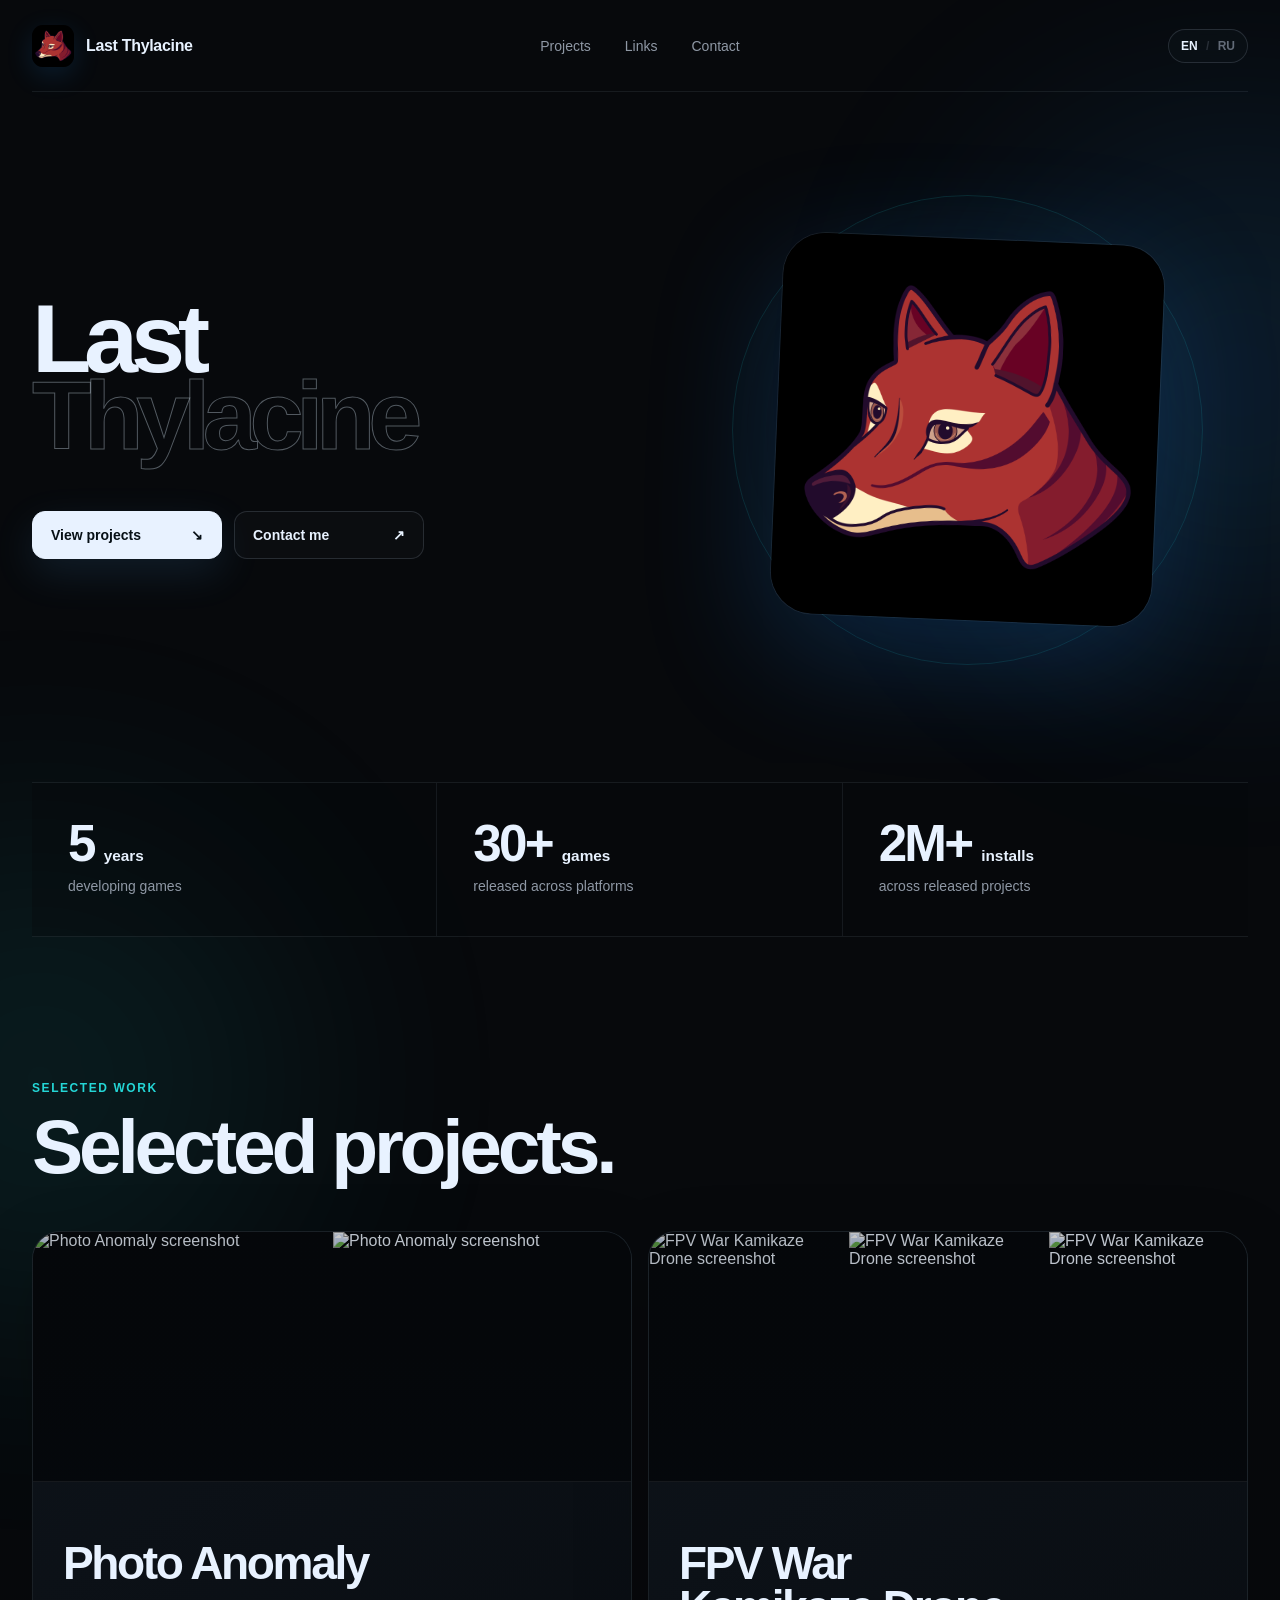
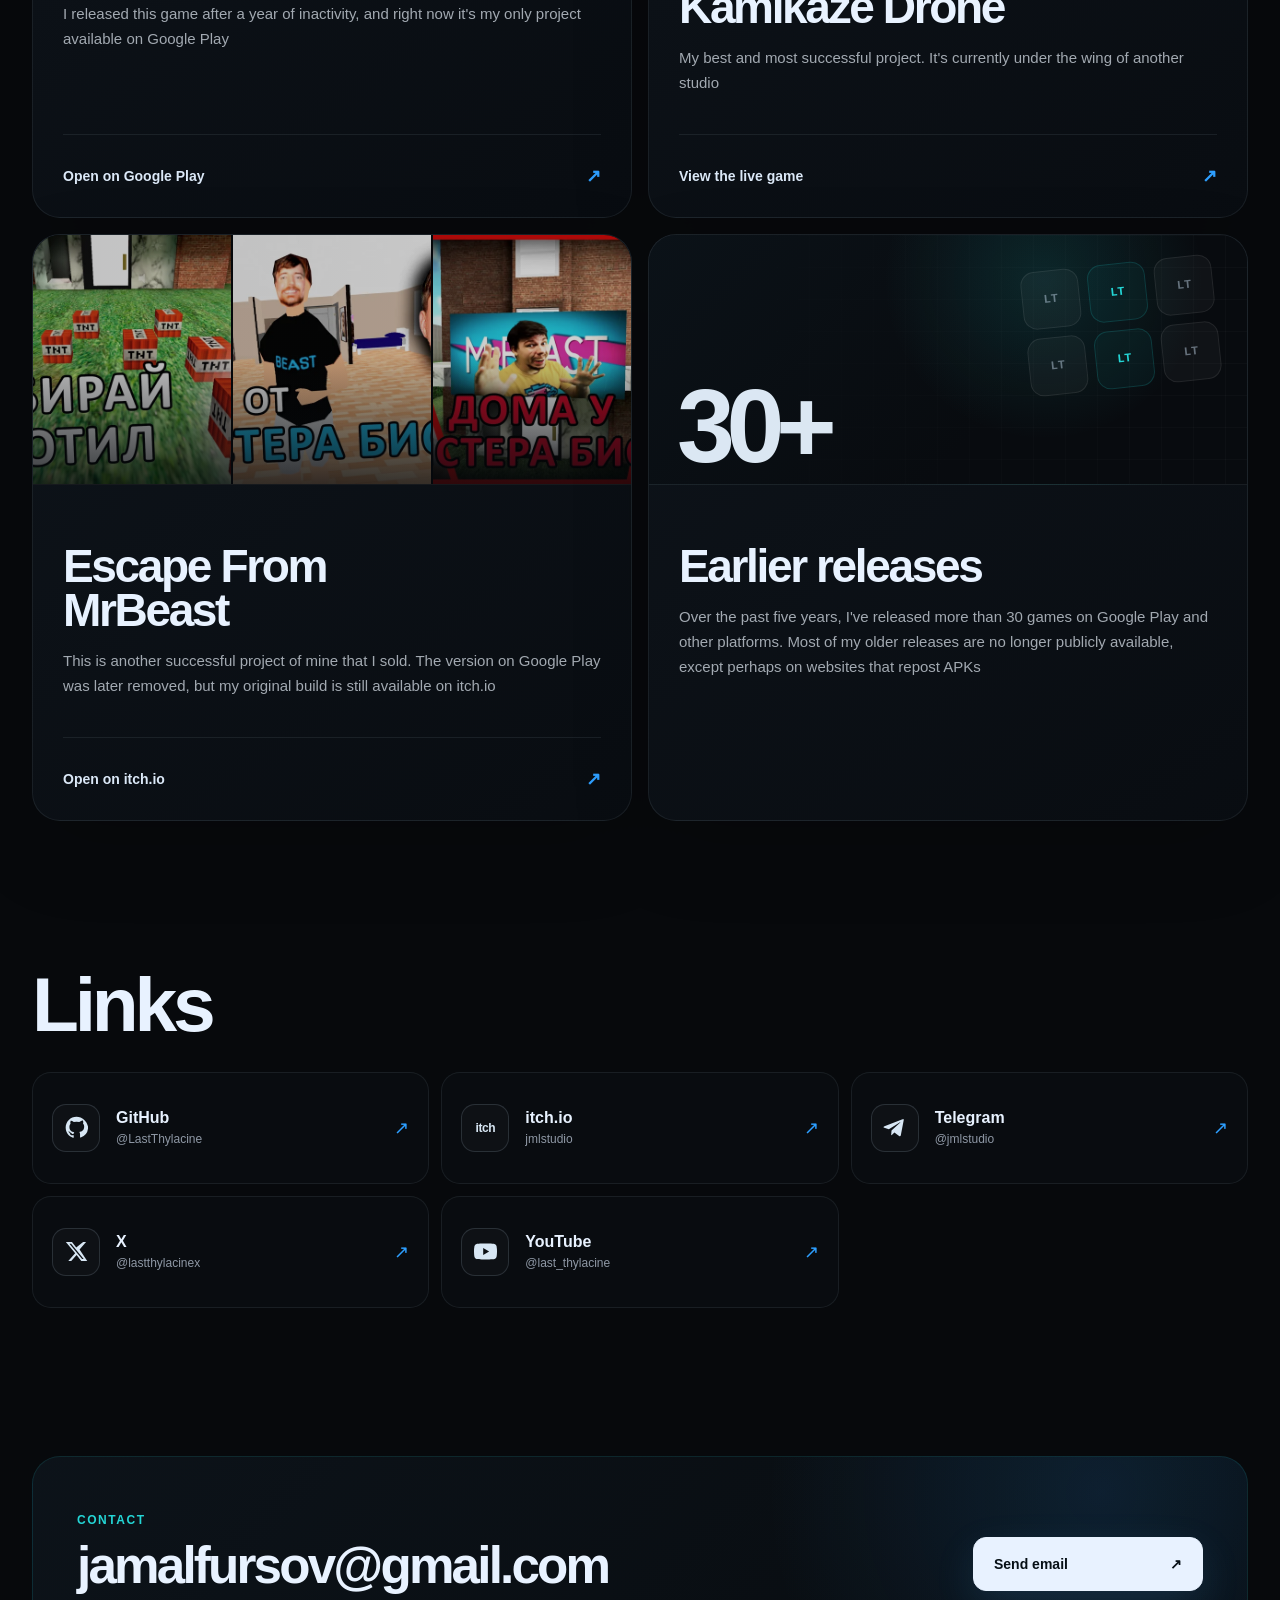
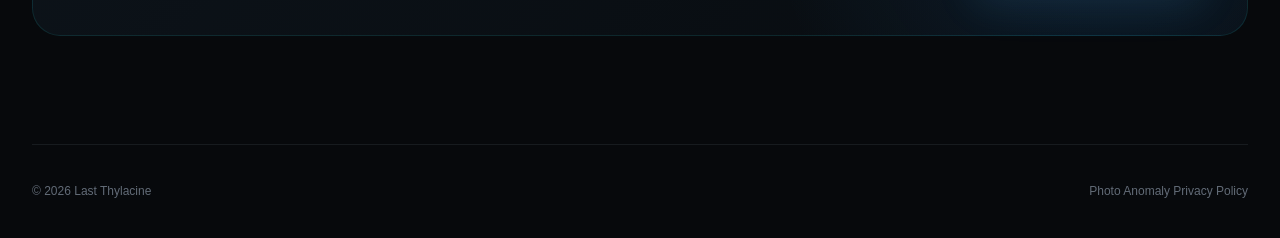
==== commit 7d82ada2: "thyla update" ====
--- a/index.html
+++ b/index.html
@@ -4,15 +4,15 @@
   <meta charset="utf-8">
   <meta name="viewport" content="width=device-width, initial-scale=1">
   <meta name="theme-color" content="#07090c">
-  <meta name="description" content="JML Studio — games, projects and links.">
-  <meta property="og:title" content="JML Studio">
-  <meta property="og:description" content="Selected games and projects by JML Studio.">
-  <meta property="og:image" content="https://lastthylacine.github.io/jml512.png">
+  <meta name="description" content="Last Thylacine — games, projects and links.">
+  <meta property="og:title" content="Last Thylacine">
+  <meta property="og:description" content="Selected games and projects by Last Thylacine.">
+  <meta property="og:image" content="https://lastthylacine.github.io/last-thylacine.png">
   <meta property="og:type" content="website">
   <meta property="og:url" content="https://lastthylacine.github.io/">
-  <title>JML Studio</title>
-  <link rel="icon" href="./jml512.png">
-  <link rel="apple-touch-icon" href="./jml512.png">
+  <title>Last Thylacine</title>
+  <link rel="icon" href="./last-thylacine.png">
+  <link rel="apple-touch-icon" href="./last-thylacine.png">
   <link rel="stylesheet" href="./style.css">
 </head>
 <body>
@@ -21,9 +21,9 @@
   <div class="grid-glow" aria-hidden="true"></div>
 
   <header class="site-header">
-    <a class="brand" href="#top" aria-label="JML Studio home">
-      <img src="./jml512.png" alt="" width="42" height="42">
-      <span>JML Studio</span>
+    <a class="brand" href="#top" aria-label="Last Thylacine home">
+      <img src="./last-thylacine.png" alt="" width="42" height="42">
+      <span>Last Thylacine</span>
     </a>
 
     <nav class="nav" aria-label="Primary navigation">
@@ -42,7 +42,7 @@
   <main id="top">
     <section class="hero section-shell">
       <div class="hero-copy reveal">
-<h1>JML<br><span>Studio</span></h1>
+<h1>Last<br><span>Thylacine</span></h1>
 
         <div class="hero-actions">
           <a class="button button-primary" href="#work">
@@ -59,7 +59,7 @@
       <div class="hero-mark reveal" aria-hidden="true">
         <div class="logo-orbit"></div>
         <div class="logo-frame">
-          <img src="./jml512.png" alt="" width="512" height="512">
+          <img src="./last-thylacine.png" alt="" width="512" height="512">
         </div>
       </div>
     </section>
@@ -119,9 +119,9 @@
 
         <article class="project-card reveal">
           <div class="project-media media-triptych media-portrait">
-            <img src="https://img.itch.zone/aW1hZ2UvMjE5MTA1Ni8xMjk0MjEzMS5wbmc%3D/347x500/T7Bz3G.png" alt="Escape From MrBeast screenshot" loading="lazy">
-            <img src="https://img.itch.zone/aW1hZ2UvMjE5MTA1Ni8xMjk0MjEzMC5wbmc%3D/347x500/ZRAzco.png" alt="Escape From MrBeast screenshot" loading="lazy">
-            <img src="https://img.itch.zone/aW1hZ2UvMjE5MTA1Ni8xMjk0MjEyOS5wbmc%3D/347x500/MPtBJy.png" alt="Escape From MrBeast screenshot" loading="lazy">
+            <img src="./assets/escape-from-mrbeast/screenshot-1.webp" alt="Escape From MrBeast screenshot" loading="lazy">
+            <img src="./assets/escape-from-mrbeast/screenshot-2.webp" alt="Escape From MrBeast screenshot" loading="lazy">
+            <img src="./assets/escape-from-mrbeast/screenshot-3.webp" alt="Escape From MrBeast screenshot" loading="lazy">
             <div class="media-shade"></div>
           </div>
           <div class="project-content">
@@ -137,7 +137,7 @@
           <div class="archive-visual" aria-hidden="true">
             <div class="archive-word">30+</div>
             <div class="archive-stack">
-              <span>JML</span><span>JML</span><span>JML</span><span>JML</span><span>JML</span><span>JML</span>
+              <span>LT</span><span>LT</span><span>LT</span><span>LT</span><span>LT</span><span>LT</span>
             </div>
             <div class="archive-grid"></div>
           </div>
@@ -147,27 +147,6 @@
 </div>
         </article>
 
-        <article class="project-card project-card-wide fan-card reveal">
-          <div class="fan-copy">
-<h3>Jurassic Park<br>Builder Remake</h3>
-
-            <div class="fan-project-row">
-              <p data-content-key="jurassicRemake">I made a fan remake of Jurassic Park Builder after the original game was discontinued. Development stopped after I received a cease-and-desist from Universal.</p>
-            </div>
-
-            <p class="fan-disclaimer" data-en="Unofficial fan project. Not affiliated with or endorsed by Universal."
-               data-ru="Неофициальный фанатский проект. Не связан с Universal и не одобрен компанией.">Unofficial fan project. Not affiliated with or endorsed by Universal.</p>
-          </div>
-
-          <a class="jurassic-video" href="https://www.youtube.com/watch?v=4BQpwqRns6E" target="_blank" rel="noopener">
-            <img src="https://i.ytimg.com/vi/4BQpwqRns6E/hqdefault.jpg" alt="TheGamingBeaver video about Jurassic Park Builder Remake" loading="lazy">
-            <div class="video-overlay">
-              <span class="play-button" aria-hidden="true">▶</span>
-              <div><small data-en="Featured video" data-ru="Видео о проекте">Featured video</small><strong>TheGamingBeaver</strong></div>
-              <span class="video-arrow">↗</span>
-            </div>
-          </a>
-        </article>
       </div>
     </section>
 
@@ -177,14 +156,6 @@
       </div>
 
       <div class="social-grid reveal">
-        <a class="social-card" href="https://play.google.com/store/apps/dev?id=7115428527420377377" target="_blank" rel="noopener">
-          <span class="social-icon" aria-hidden="true">
-            <svg viewBox="0 0 24 24"><path d="M4 3.4v17.2L15.5 12 4 3.4Zm2.2-.8 10.6 7.9 2.5-1.9c.8-.6.7-1.5-.2-2L8.5.6C7.6.1 6.8.2 6.2 2.6Zm10.6 10.9L6.2 21.4c.6 2.4 1.4 2.5 2.3 2l10.6-6c.9-.5 1-1.4.2-2l-2.5-1.9Z"/></svg>
-          </span>
-          <span class="social-copy"><strong>Google Play</strong><small data-en="Developer page" data-ru="Страница разработчика">Developer page</small></span>
-          <span class="social-arrow">↗</span>
-        </a>
-
         <a class="social-card" href="https://github.com/LastThylacine" target="_blank" rel="noopener">
           <span class="social-icon" aria-hidden="true">
             <svg viewBox="0 0 24 24"><path d="M12 .7C5.7.7.7 5.8.7 12.1c0 5 3.2 9.2 7.6 10.7.6.1.8-.3.8-.6v-2.2c-3.1.7-3.8-1.3-3.8-1.3-.5-1.3-1.3-1.7-1.3-1.7-1-.7.1-.7.1-.7 1.1.1 1.7 1.2 1.7 1.2 1 1.7 2.6 1.2 3.2.9.1-.7.4-1.2.7-1.5-2.5-.3-5.1-1.3-5.1-5.6 0-1.2.4-2.3 1.2-3.1-.1-.3-.5-1.5.1-3.1 0 0 1-.3 3.2 1.2a11 11 0 0 1 5.8 0C17.7 4.5 18.7 4.8 18.7 4.8c.6 1.6.2 2.8.1 3.1.7.8 1.2 1.9 1.2 3.1 0 4.3-2.6 5.3-5.1 5.6.4.3.8 1 .8 2.1v3.1c0 .3.2.7.8.6a11.4 11.4 0 0 0 7.6-10.7C23.3 5.8 18.3.7 12 .7Z"/></svg>
@@ -239,7 +210,7 @@
   </main>
 
   <footer class="site-footer section-shell">
-    <span>© 2026 JML Studio</span>
+    <span>© 2026 Last Thylacine</span>
     <a href="./photoanomaly/" data-en="Photo Anomaly Privacy Policy" data-ru="Privacy Policy — Photo Anomaly">Photo Anomaly Privacy Policy</a>
   </footer>
 
--- a/style.css
+++ b/style.css
@@ -103,7 +103,7 @@
 .signal-dot { width: 6px; height: 6px; background: var(--accent); border-radius: 999px; box-shadow: 0 0 18px rgba(36,214,214,.9); flex: 0 0 auto; }
 .hero h1 {
   margin: 0;
-  font-size: clamp(88px, 10.2vw, 166px);
+  font-size: clamp(72px, 7.6vw, 124px);
   line-height: .79;
   letter-spacing: -.075em;
   font-weight: 820;
@@ -208,8 +208,8 @@
 .project-content { padding: 26px 30px 30px; display: flex; flex-direction: column; min-height: 335px; }
 .project-topline { display: flex; justify-content: space-between; align-items: center; gap: 20px; color: var(--muted-2); font: 700 10px/1 ui-monospace, SFMono-Regular, Menlo, monospace; letter-spacing: .08em; text-transform: uppercase; }
 .project-index { color: #a9b5c2; }
-.project-content h3, .fan-copy h3 { margin: 34px 0 16px; font-size: clamp(34px, 3.6vw, 58px); line-height: .95; letter-spacing: -.052em; }
-.project-content p, .fan-project-row p { margin: 0; color: #a2a9b1; font-size: 15px; line-height: 1.65; }
+.project-content h3 { margin: 34px 0 16px; font-size: clamp(34px, 3.6vw, 58px); line-height: .95; letter-spacing: -.052em; }
+.project-content p { margin: 0; color: #a2a9b1; font-size: 15px; line-height: 1.65; }
 .project-meta { display: flex; flex-wrap: wrap; gap: 8px; margin-top: 24px; }
 .project-meta span { padding: 7px 10px; border: 1px solid var(--line); border-radius: 999px; color: #929ba6; font: 650 10px/1 ui-monospace, SFMono-Regular, Menlo, monospace; }
 .project-link { display: flex; align-items: center; justify-content: space-between; gap: 20px; margin-top: auto; padding-top: 30px; color: #dbe8f7; font-size: 14px; font-weight: 720; border-top: 1px solid var(--line); }
@@ -224,23 +224,6 @@
 .archive-stack span { aspect-ratio: 1; display: grid; place-items: center; border-radius: 14px; background: rgba(255,255,255,.035); border: 1px solid rgba(255,255,255,.08); color: rgba(204,225,245,.45); font: 760 12px/1 ui-monospace, monospace; }
 .archive-stack span:nth-child(2), .archive-stack span:nth-child(5) { color: var(--accent); border-color: rgba(36,214,214,.16); background: rgba(36,214,214,.045); }
 .archive-grid { position: absolute; inset: 0; background-image: linear-gradient(rgba(255,255,255,.025) 1px, transparent 1px), linear-gradient(90deg, rgba(255,255,255,.025) 1px, transparent 1px); background-size: 32px 32px; mask-image: linear-gradient(90deg, transparent, black); }
-
-.fan-card { display: grid; grid-template-columns: 1.05fr .95fr; min-height: 560px; }
-.fan-copy { padding: 36px 38px 38px; }
-.fan-copy h3 { margin-top: 42px; }
-.fan-project-row { padding: 22px 0; border-top: 1px solid var(--line); }
-.fan-project-row strong { display: block; margin-bottom: 9px; font-size: 15px; }
-.fan-project-row p { font-size: 14px; }
-.fan-disclaimer { margin: 20px 0 0; color: var(--muted-2); font-size: 11px; line-height: 1.5; }
-.jurassic-video { position: relative; min-height: 100%; overflow: hidden; border-left: 1px solid var(--line); background: #05070a; }
-.jurassic-video img { width: 100%; height: 100%; object-fit: cover; filter: saturate(.7) brightness(.72); transition: transform .45s ease, filter .45s ease; }
-.jurassic-video:hover img { transform: scale(1.025); filter: saturate(.9) brightness(.82); }
-.jurassic-video::after { content: ""; position: absolute; inset: 0; background: linear-gradient(to top, rgba(5,8,12,.82), transparent 58%); }
-.video-overlay { position: absolute; left: 26px; right: 26px; bottom: 24px; z-index: 2; display: grid; grid-template-columns: auto 1fr auto; align-items: center; gap: 14px; }
-.play-button { width: 50px; height: 50px; display: grid; place-items: center; border-radius: 50%; background: rgba(239,248,255,.94); color: #071016; font-size: 14px; }
-.video-overlay small { display: block; color: #a5adb6; font-size: 10px; text-transform: uppercase; letter-spacing: .1em; margin-bottom: 4px; }
-.video-overlay strong { font-size: 16px; }
-.video-arrow { font-size: 20px; color: var(--accent-2); }
 
 .links-section { padding-bottom: 40px; }
 .social-grid { display: grid; grid-template-columns: repeat(3, minmax(0, 1fr)); gap: 12px; }
@@ -296,11 +279,9 @@
 
 @media (max-width: 1100px) {
   .hero { min-height: auto; grid-template-columns: 1fr .82fr; gap: 28px; }
-  .hero h1 { font-size: clamp(76px, 12vw, 128px); }
+  .hero h1 { font-size: clamp(68px, 9.6vw, 108px); }
   .logo-frame { width: min(78%, 350px); }
   .social-grid { grid-template-columns: repeat(2, minmax(0, 1fr)); }
-  .fan-card { grid-template-columns: 1fr; }
-  .jurassic-video { min-height: 420px; border-left: 0; border-top: 1px solid var(--line); }
 }
 
 @media (max-width: 820px) {
@@ -312,7 +293,7 @@
   .hero-mark { min-height: 360px; order: -1; }
   .logo-frame { width: min(68vw, 315px); border-radius: 34px; }
   .logo-orbit { width: min(82vw, 390px); }
-  .hero h1 { font-size: clamp(76px, 24vw, 116px); }
+  .hero h1 { font-size: clamp(52px, 16vw, 82px); }
   .hero-actions { margin-top: 40px; }
   .stats { grid-template-columns: 1fr; }
   .stat { border-right: 0; border-bottom: 1px solid var(--line); padding: 26px 10px; display: grid; grid-template-columns: minmax(145px, auto) 1fr; align-items: center; gap: 18px; }
@@ -324,10 +305,8 @@
   .project-card-wide { grid-column: auto; }
   .project-media, .archive-visual { height: 230px; }
   .project-content { padding: 24px; min-height: 0; }
-  .project-content h3, .fan-copy h3 { font-size: clamp(38px, 11vw, 56px); }
+  .project-content h3 { font-size: clamp(38px, 11vw, 56px); }
   .project-link { margin-top: 28px; }
-  .fan-copy { padding: 28px 24px; }
-  .jurassic-video { min-height: 330px; }
   .contact-card { align-items: stretch; flex-direction: column; padding: 30px 24px; }
   .button-large { width: 100%; }
   .site-footer { min-height: 118px; align-items: flex-start; justify-content: center; flex-direction: column; gap: 10px; }
@@ -353,8 +332,6 @@
   .archive-stack { right: 20px; grid-template-columns: repeat(3, 45px); }
   .social-grid { grid-template-columns: 1fr; }
   .social-card { min-height: 94px; }
-  .jurassic-video { min-height: 270px; }
-  .video-overlay { left: 18px; right: 18px; bottom: 18px; }
 }
 
 @media (prefers-reduced-motion: reduce) {
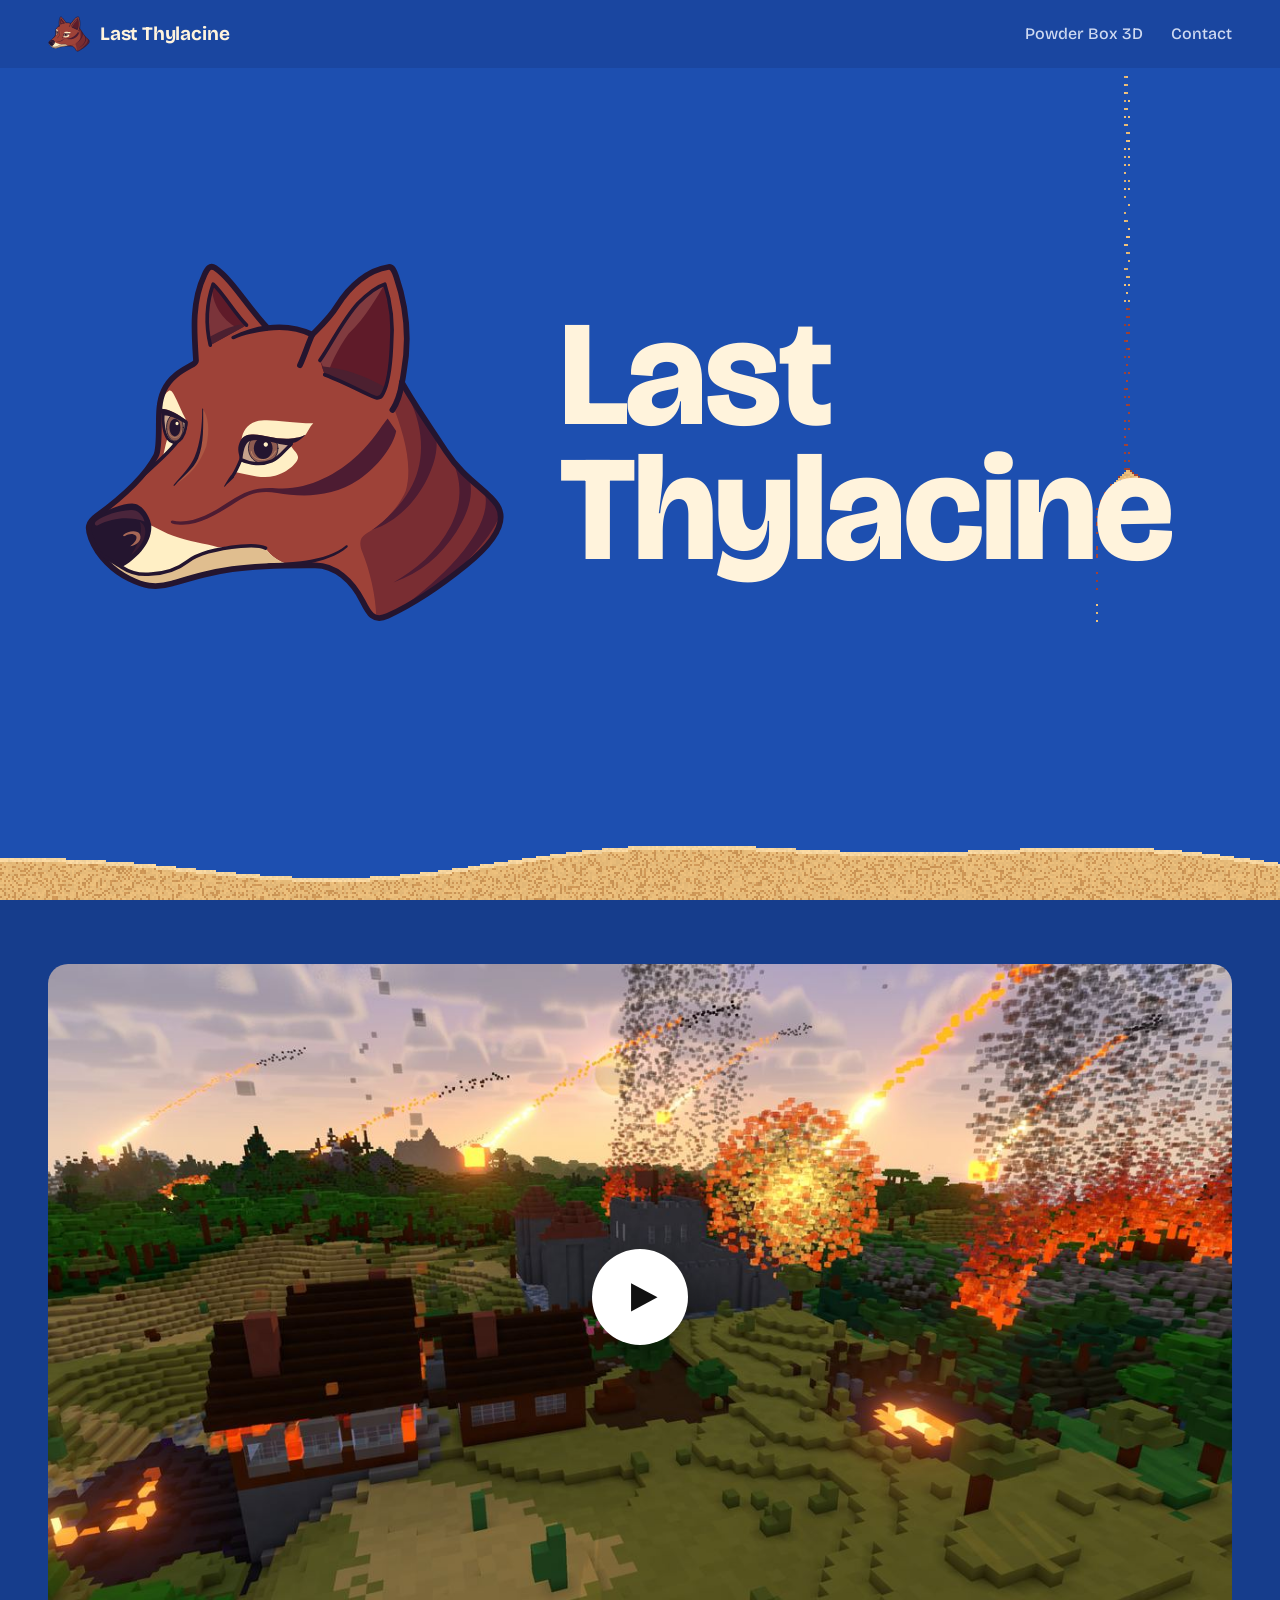
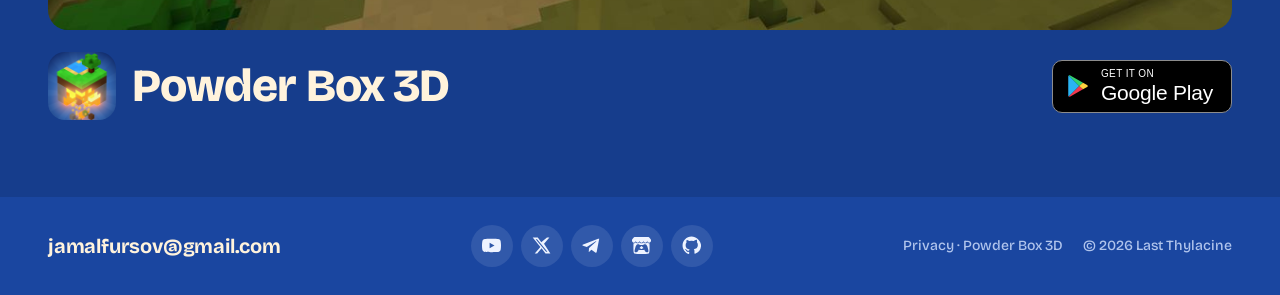
==== commit 172d1298: "Redesign the studio site A flat blue page: the logo and the name are a falling-sand toy that breaks " ====
--- a/index.html
+++ b/index.html
@@ -2,219 +2,78 @@
 <html lang="en">
 <head>
   <meta charset="utf-8">
-  <meta name="viewport" content="width=device-width, initial-scale=1">
-  <meta name="theme-color" content="#07090c">
-  <meta name="description" content="Last Thylacine — games, projects and links.">
+  <meta name="viewport" content="width=device-width, initial-scale=1, viewport-fit=cover">
+  <title>Last Thylacine</title>
+  <meta name="description" content="Last Thylacine is an independent game studio, the makers of Powder Box 3D.">
+  <meta name="theme-color" content="#1a46a0">
+  <meta property="og:type" content="website">
+  <meta property="og:url" content="https://lastthylacine.com/">
   <meta property="og:title" content="Last Thylacine">
-  <meta property="og:description" content="Selected games and projects by Last Thylacine.">
-  <meta property="og:image" content="https://lastthylacine.github.io/last-thylacine.png">
-  <meta property="og:type" content="website">
-  <meta property="og:url" content="https://lastthylacine.github.io/">
-  <title>Last Thylacine</title>
-  <link rel="icon" href="./last-thylacine.png">
-  <link rel="apple-touch-icon" href="./last-thylacine.png">
-  <link rel="stylesheet" href="./style.css">
+  <meta property="og:description" content="Independent game studio, the makers of Powder Box 3D.">
+  <meta property="og:image" content="https://lastthylacine.com/assets/og.png">
+  <meta property="og:image:width" content="1200">
+  <meta property="og:image:height" content="630">
+  <meta name="twitter:card" content="summary_large_image">
+  <link rel="canonical" href="https://lastthylacine.com/">
+  <link rel="icon" href="assets/logo.svg" type="image/svg+xml">
+  <link rel="icon" href="assets/icon-192.png" sizes="192x192" type="image/png">
+  <link rel="apple-touch-icon" href="assets/apple-touch-icon.png">
+  <link rel="preconnect" href="https://fonts.googleapis.com">
+  <link rel="preconnect" href="https://fonts.gstatic.com" crossorigin>
+  <link rel="stylesheet" href="style.css">
 </head>
 <body>
-  <div class="ambient ambient-a" aria-hidden="true"></div>
-  <div class="ambient ambient-b" aria-hidden="true"></div>
-  <div class="grid-glow" aria-hidden="true"></div>
-
-  <header class="site-header">
-    <a class="brand" href="#top" aria-label="Last Thylacine home">
-      <img src="./last-thylacine.png" alt="" width="42" height="42">
-      <span>Last Thylacine</span>
-    </a>
-
-    <nav class="nav" aria-label="Primary navigation">
-      <a href="#work" data-en="Projects" data-ru="Проекты">Projects</a>
-      <a href="#links" data-en="Links" data-ru="Ссылки">Links</a>
-      <a href="mailto:jamalfursov@gmail.com" data-en="Contact" data-ru="Связаться">Contact</a>
+  <header class="bar">
+    <a class="brand" href="#top"><img src="assets/logo.svg" width="447" height="384" alt=""><span>Last Thylacine</span></a>
+    <nav class="nav" aria-label="Main">
+      <a href="#powder-box">Powder Box 3D</a>
+      <a href="#contact">Contact</a>
     </nav>
-
-    <button class="language-toggle" type="button" aria-label="Switch language">
-      <span data-lang="en" class="active">EN</span>
-      <span class="separator">/</span>
-      <span data-lang="ru">RU</span>
-    </button>
   </header>
 
-  <main id="top">
-    <section class="hero section-shell">
-      <div class="hero-copy reveal">
-<h1>Last<br><span>Thylacine</span></h1>
+  <div class="hero" id="top" role="img" aria-label="The Last Thylacine logo made of sand. Move over it to break it, press and drag to pour sand.">
+    <h1 class="sr">Last Thylacine</h1>
+    <canvas id="sand"></canvas>
+    <canvas id="art"></canvas>
+    <noscript><img src="assets/logo.svg" width="447" height="384" alt=""></noscript>
+  </div>
 
-        <div class="hero-actions">
-          <a class="button button-primary" href="#work">
-            <span data-en="View projects" data-ru="Смотреть проекты">View projects</span>
-            <span aria-hidden="true">↘</span>
-          </a>
-          <a class="button button-ghost" href="mailto:jamalfursov@gmail.com">
-            <span data-en="Contact me" data-ru="Связаться со мной">Contact me</span>
-            <span aria-hidden="true">↗</span>
-          </a>
+  <main class="ground" id="powder-box">
+    <article class="pb">
+      <div class="screen">
+        <video id="trailer" src="assets/pb-trailer.mp4" poster="assets/pb-poster.jpg" muted loop playsinline preload="metadata" width="1280" height="720" aria-label="Powder Box 3D trailer"></video>
+        <button class="play" id="play" type="button" aria-label="Play the Powder Box 3D trailer with sound">
+          <svg viewBox="0 0 10 10" aria-hidden="true"><path d="M1 0.4 9.6 5 1 9.6z"/></svg>
+        </button>
+      </div>
+      <div class="pb-row">
+        <div class="pb-title">
+          <img class="app-icon" src="assets/pb-icon.png" width="144" height="144" alt="">
+          <h2>Powder Box 3D</h2>
         </div>
-      </div>
-
-      <div class="hero-mark reveal" aria-hidden="true">
-        <div class="logo-orbit"></div>
-        <div class="logo-frame">
-          <img src="./last-thylacine.png" alt="" width="512" height="512">
-        </div>
-      </div>
-    </section>
-
-    <section class="stats section-shell reveal" aria-label="Highlights">
-      <div class="stat">
-        <div class="stat-value"><strong>5</strong><em data-en="years" data-ru="лет">years</em></div>
-        <span data-en="developing games" data-ru="разработки игр">developing games</span>
-      </div>
-      <div class="stat">
-        <div class="stat-value"><strong>30+</strong><em data-en="games" data-ru="игр">games</em></div>
-        <span data-en="released across platforms" data-ru="выпущено за это время">released across platforms</span>
-      </div>
-      <div class="stat">
-        <div class="stat-value"><strong>2M+</strong><em data-en="installs" data-ru="установок">installs</em></div>
-        <span data-en="across released projects" data-ru="суммарно у выпущенных проектов">across released projects</span>
-      </div>
-    </section>
-
-    <section id="work" class="work section-shell">
-      <div class="section-heading reveal">
-        <p class="section-kicker" data-en="Selected work" data-ru="Избранное">Selected work</p>
-        <h2 data-en="Selected projects." data-ru="Избранные проекты.">Selected projects.</h2>
-      </div>
-
-      <div class="project-grid">
-        <article class="project-card reveal">
-          <div class="project-media media-pair">
-            <img src="https://lh3.googleusercontent.com/skCJOX3PdhCmh8zxxezSMGS_bPAdnLFTBPHZOALvKg8ZOM3_wjbyRvg5mylEFi4l49yhTgnnBvxRj4_mFRRklRB1CuJkZoMq7Ugl=h600-rw" alt="Photo Anomaly screenshot" loading="lazy">
-            <img src="https://lh3.googleusercontent.com/8ArGQEEAOJ30SjeDqEPVFw62FiiFQntDP4HJb3ladIpGvoQCP5FeySTKBJS4t6Y20rnotE-JMeWFp8FjKMXawPli3DUqSN6uYGzA=h600-rw" alt="Photo Anomaly screenshot" loading="lazy">
-            <div class="media-shade"></div>
-          </div>
-          <div class="project-content">
-<h3>Photo Anomaly</h3>
-            <p data-content-key="photoAnomaly">I released Photo Anomaly on Google Play in 2026. It is my current public game.</p>
-<a class="project-link" href="https://play.google.com/store/apps/details?id=com.jamalmagomedov.PhotoAnomaly" target="_blank" rel="noopener">
-              <span data-en="Open on Google Play" data-ru="Открыть в Google Play">Open on Google Play</span><span aria-hidden="true">↗</span>
-            </a>
-          </div>
-        </article>
-
-        <article class="project-card reveal">
-          <div class="project-media media-triptych">
-            <img src="https://lh3.googleusercontent.com/4eGppAN0Gcyp934n2Q3ssL58uALtwaLfI7BJHxZUg6PC1wGFMh1baDSxtUHjRb9DM2UkEGqp8CnlI8bmYi1mCqvKhgLYDMlwVN3h=h600-rw" alt="FPV War Kamikaze Drone screenshot" loading="lazy">
-            <img src="https://lh3.googleusercontent.com/smdJYHpgcZ_1Zq-C8wMEOKFkAHZO7FLWdN8LE0j6wyw8fJtJA7sKSA3suIO3BD9hTZytTpGXHejraKC__IkH9zDm9LM2ZNPgUDE=h600-rw" alt="FPV War Kamikaze Drone screenshot" loading="lazy">
-            <img src="https://lh3.googleusercontent.com/-tVt_maS-DzPtru2sZ0ibcCxhtowCMx7LrKPRdbShWLGQR0bec2xXsi7uQP-GyYcGKmpmh5f1IHsHnG4Jm006Beine4vxni-BxFaeg=h600-rw" alt="FPV War Kamikaze Drone screenshot" loading="lazy">
-            <div class="media-shade"></div>
-          </div>
-          <div class="project-content">
-<h3>FPV War<br>Kamikaze Drone</h3>
-            <p data-content-key="fpv">I developed and released the original FPV War Kamikaze Drone, then later sold the project. The game has since passed one million downloads on Google Play.</p>
-<a class="project-link" href="https://play.google.com/store/apps/details?id=com.jamalmagomedov.FPVKamikazeDrone" target="_blank" rel="noopener">
-              <span data-en="View the live game" data-ru="Посмотреть игру">View the live game</span><span aria-hidden="true">↗</span>
-            </a>
-          </div>
-        </article>
-
-        <article class="project-card reveal">
-          <div class="project-media media-triptych media-portrait">
-            <img src="./assets/escape-from-mrbeast/screenshot-1.webp" alt="Escape From MrBeast screenshot" loading="lazy">
-            <img src="./assets/escape-from-mrbeast/screenshot-2.webp" alt="Escape From MrBeast screenshot" loading="lazy">
-            <img src="./assets/escape-from-mrbeast/screenshot-3.webp" alt="Escape From MrBeast screenshot" loading="lazy">
-            <div class="media-shade"></div>
-          </div>
-          <div class="project-content">
-<h3>Escape From<br>MrBeast</h3>
-            <p data-content-key="mrbeast">I released Escape From MrBeast on Android and Windows and later sold the project. The Google Play version was removed later; my original build is still available on itch.io.</p>
-<a class="project-link" href="https://jmlstudio.itch.io/escape-from-mrbeast" target="_blank" rel="noopener">
-              <span data-en="Open on itch.io" data-ru="Открыть на itch.io">Open on itch.io</span><span aria-hidden="true">↗</span>
-            </a>
-          </div>
-        </article>
-
-        <article class="project-card archive-card reveal">
-          <div class="archive-visual" aria-hidden="true">
-            <div class="archive-word">30+</div>
-            <div class="archive-stack">
-              <span>LT</span><span>LT</span><span>LT</span><span>LT</span><span>LT</span><span>LT</span>
-            </div>
-            <div class="archive-grid"></div>
-          </div>
-          <div class="project-content">
-<h3 data-en="Earlier releases" data-ru="Ранние релизы">Earlier releases</h3>
-            <p data-content-key="earlierReleases">Over the last five years, I released more than 30 games across Google Play and other platforms. Most of my older releases are no longer publicly available.</p>
-</div>
-        </article>
-
-      </div>
-    </section>
-
-    <section id="links" class="links-section section-shell">
-      <div class="section-heading compact-heading reveal">
-        <h2 data-en="Links" data-ru="Ссылки">Links</h2>
-      </div>
-
-      <div class="social-grid reveal">
-        <a class="social-card" href="https://github.com/LastThylacine" target="_blank" rel="noopener">
-          <span class="social-icon" aria-hidden="true">
-            <svg viewBox="0 0 24 24"><path d="M12 .7C5.7.7.7 5.8.7 12.1c0 5 3.2 9.2 7.6 10.7.6.1.8-.3.8-.6v-2.2c-3.1.7-3.8-1.3-3.8-1.3-.5-1.3-1.3-1.7-1.3-1.7-1-.7.1-.7.1-.7 1.1.1 1.7 1.2 1.7 1.2 1 1.7 2.6 1.2 3.2.9.1-.7.4-1.2.7-1.5-2.5-.3-5.1-1.3-5.1-5.6 0-1.2.4-2.3 1.2-3.1-.1-.3-.5-1.5.1-3.1 0 0 1-.3 3.2 1.2a11 11 0 0 1 5.8 0C17.7 4.5 18.7 4.8 18.7 4.8c.6 1.6.2 2.8.1 3.1.7.8 1.2 1.9 1.2 3.1 0 4.3-2.6 5.3-5.1 5.6.4.3.8 1 .8 2.1v3.1c0 .3.2.7.8.6a11.4 11.4 0 0 0 7.6-10.7C23.3 5.8 18.3.7 12 .7Z"/></svg>
-          </span>
-          <span class="social-copy"><strong>GitHub</strong><small>@LastThylacine</small></span>
-          <span class="social-arrow">↗</span>
-        </a>
-
-        <a class="social-card" href="https://jmlstudio.itch.io/" target="_blank" rel="noopener">
-          <span class="social-icon itch-icon" aria-hidden="true"><b>itch</b></span>
-          <span class="social-copy"><strong>itch.io</strong><small>jmlstudio</small></span>
-          <span class="social-arrow">↗</span>
-        </a>
-
-        <a class="social-card" href="https://t.me/jmlstudio" target="_blank" rel="noopener">
-          <span class="social-icon" aria-hidden="true">
-            <svg viewBox="0 0 24 24"><path d="M21.8 3.3 18.6 20c-.2 1.2-.9 1.5-1.8.9l-4.9-3.6-2.4 2.3c-.3.3-.5.5-1 .5l.4-5 9.1-8.2c.4-.4-.1-.6-.6-.2L6.1 13.8l-4.8-1.5c-1-.3-1.1-1 .2-1.5L20.4 3.5c.9-.3 1.7.2 1.4-.2Z"/></svg>
-          </span>
-          <span class="social-copy"><strong>Telegram</strong><small>@jmlstudio</small></span>
-          <span class="social-arrow">↗</span>
-        </a>
-
-        <a class="social-card" href="https://x.com/lastthylacinex" target="_blank" rel="noopener">
-          <span class="social-icon" aria-hidden="true">
-            <svg viewBox="0 0 24 24"><path d="M18.9 2H22l-6.8 7.8L23.2 22H17l-4.9-6.4L6.5 22H3.4l7.2-8.2L.9 2h6.4l4.4 5.8L18.9 2Zm-1.1 17.9h1.7L6.4 4H4.6l13.2 15.9Z"/></svg>
-          </span>
-          <span class="social-copy"><strong>X</strong><small>@lastthylacinex</small></span>
-          <span class="social-arrow">↗</span>
-        </a>
-
-        <a class="social-card" href="https://www.youtube.com/@last_thylacine" target="_blank" rel="noopener">
-          <span class="social-icon" aria-hidden="true">
-            <svg viewBox="0 0 24 24"><path d="M23.5 6.2a3 3 0 0 0-2.1-2.1C19.5 3.6 12 3.6 12 3.6s-7.5 0-9.4.5A3 3 0 0 0 .5 6.2 31 31 0 0 0 0 12a31 31 0 0 0 .5 5.8 3 3 0 0 0 2.1 2.1c1.9.5 9.4.5 9.4.5s7.5 0 9.4-.5a3 3 0 0 0 2.1-2.1A31 31 0 0 0 24 12a31 31 0 0 0-.5-5.8ZM9.6 15.6V8.4L15.8 12l-6.2 3.6Z"/></svg>
-          </span>
-          <span class="social-copy"><strong>YouTube</strong><small>@last_thylacine</small></span>
-          <span class="social-arrow">↗</span>
+        <a class="badge" href="https://play.google.com/store/apps/details?id=com.LastThylacine.PowderBox3D" target="_blank" rel="noopener" aria-label="Get Powder Box 3D on Google Play">
+          <svg viewBox="0 0 24 24" aria-hidden="true"><path d="M3.5 2.2 13.2 12 3.5 21.8c-.3-.2-.5-.6-.5-1.1V3.3c0-.5.2-.9.5-1.1Z" fill="#2ab4f3"/><path d="M3.5 2.2c.4-.2.9-.2 1.4.1l11.7 6.6-3.4 3.1Z" fill="#32d26e"/><path d="M3.5 21.8 13.2 12l3.4 3.1-11.7 6.6c-.5.3-1 .3-1.4.1Z" fill="#f2384f"/><path d="M16.6 8.9 20.4 11c.8.5.8 1.5 0 2l-3.8 2.1-3.4-3.1Z" fill="#ffd23f"/></svg>
+          <span><small>GET IT ON</small>Google Play</span>
         </a>
       </div>
-    </section>
-
-    <section class="contact-section section-shell reveal">
-      <div class="contact-card">
-        <div class="contact-copy">
-          <p class="section-kicker" data-en="Contact" data-ru="Контакты">Contact</p>
-          <h2>jamalfursov@gmail.com</h2>
-        </div>
-        <a class="button button-primary button-large" href="mailto:jamalfursov@gmail.com">
-          <span data-en="Send email" data-ru="Написать">Send email</span><span aria-hidden="true">↗</span>
-        </a>
-      </div>
-    </section>
+    </article>
   </main>
 
-  <footer class="site-footer section-shell">
-    <span>© 2026 Last Thylacine</span>
-    <a href="./photoanomaly/" data-en="Photo Anomaly Privacy Policy" data-ru="Privacy Policy — Photo Anomaly">Photo Anomaly Privacy Policy</a>
+  <footer class="foot" id="contact">
+    <a class="mail" href="mailto:jamalfursov@gmail.com">jamalfursov@gmail.com</a>
+    <nav class="icons" aria-label="Social links">
+      <a href="https://www.youtube.com/@last_thylacine" target="_blank" rel="noopener" aria-label="YouTube"><svg viewBox="0 0 24 24" aria-hidden="true"><path d="M23.5 6.2a3 3 0 0 0-2.1-2.1C19.5 3.6 12 3.6 12 3.6s-7.5 0-9.4.5A3 3 0 0 0 .5 6.2 31 31 0 0 0 0 12a31 31 0 0 0 .5 5.8 3 3 0 0 0 2.1 2.1c1.9.5 9.4.5 9.4.5s7.5 0 9.4-.5a3 3 0 0 0 2.1-2.1A31 31 0 0 0 24 12a31 31 0 0 0-.5-5.8ZM9.6 15.6V8.4L15.8 12l-6.2 3.6Z"/></svg></a>
+      <a href="https://x.com/lastthylacinex" target="_blank" rel="noopener" aria-label="X"><svg viewBox="0 0 24 24" aria-hidden="true"><path d="M18.9 2H22l-6.8 7.8L23.2 22H17l-4.9-6.4L6.5 22H3.4l7.2-8.2L.9 2h6.4l4.4 5.8L18.9 2Zm-1.1 17.9h1.7L6.4 4H4.6l13.2 15.9Z"/></svg></a>
+      <a href="https://t.me/jmlstudio" target="_blank" rel="noopener" aria-label="Telegram"><svg viewBox="0 0 24 24" aria-hidden="true"><path d="M21.8 3.3 18.6 20c-.2 1.2-.9 1.5-1.8.9l-4.9-3.6-2.4 2.3c-.3.3-.5.5-1 .5l.4-5 9.1-8.2c.4-.4-.1-.6-.6-.2L6.1 13.8l-4.8-1.5c-1-.3-1.1-1 .2-1.5L20.4 3.5c.9-.3 1.7.2 1.4-.2Z"/></svg></a>
+      <a href="https://jmlstudio.itch.io/" target="_blank" rel="noopener" aria-label="itch.io"><svg viewBox="0 0 24 24" aria-hidden="true"><path d="M3.13 1.338C2.08 1.96.02 4.328 0 4.95v1.03c0 1.303 1.22 2.45 2.325 2.45 1.33 0 2.436-1.102 2.436-2.41 0 1.308 1.07 2.41 2.4 2.41 1.328 0 2.362-1.102 2.362-2.41 0 1.308 1.137 2.41 2.466 2.41h.024c1.33 0 2.466-1.102 2.466-2.41 0 1.308 1.034 2.41 2.363 2.41 1.33 0 2.4-1.102 2.4-2.41 0 1.308 1.106 2.41 2.435 2.41C22.78 8.43 24 7.282 24 5.98V4.95c-.02-.62-2.082-2.99-3.13-3.612-3.253-.114-5.508-.134-8.87-.133-3.362 0-7.945.053-8.87.133zm6.376 6.477a2.74 2.74 0 0 1-.468.602c-.5.49-1.19.795-1.947.795a2.786 2.786 0 0 1-1.95-.795c-.182-.178-.32-.37-.446-.59-.127.222-.303.412-.486.59a2.788 2.788 0 0 1-1.95.795c-.092 0-.187-.025-.264-.052-.107 1.113-.152 2.176-.168 2.95v.005l-.006 1.167c.02 2.334-.23 7.564 1.03 8.85 1.952.454 5.545.662 9.15.663 3.605 0 7.198-.21 9.15-.664 1.26-1.284 1.01-6.514 1.03-8.848l-.006-1.167v-.004c-.016-.775-.06-1.838-.168-2.95-.077.026-.172.052-.263.052a2.788 2.788 0 0 1-1.95-.795c-.184-.178-.36-.368-.486-.59-.127.22-.265.412-.447.59a2.786 2.786 0 0 1-1.95.794c-.76 0-1.446-.303-1.948-.793a2.74 2.74 0 0 1-.468-.602 2.738 2.738 0 0 1-.463.602 2.787 2.787 0 0 1-1.95.794h-.16a2.787 2.787 0 0 1-1.95-.793 2.738 2.738 0 0 1-.464-.602zm-2.004 2.59v.002c.795.002 1.5 0 2.373.953.687-.072 1.406-.108 2.125-.107.72 0 1.438.035 2.126.107.873-.953 1.578-.95 2.372-.953h.002c.376 0 1.876 0 2.92 2.934l1.123 4.028c.832 2.995-.266 3.068-1.636 3.07-2.03-.075-3.156-1.55-3.156-3.025-1.124.184-2.436.276-3.748.277-1.312 0-2.624-.093-3.748-.277 0 1.475-1.125 2.95-3.156 3.026-1.37-.004-2.468-.077-1.636-3.072l1.122-4.027c1.045-2.934 2.545-2.934 2.92-2.934zM12 12.714c-.002.002-2.14 1.964-2.523 2.662l1.4-.056v1.22c0 .056.56.033 1.123.007.562.026 1.124.05 1.124-.008v-1.22l1.4.055C14.138 14.677 12 12.713 12 12.713z"/></svg></a>
+      <a href="https://github.com/LastThylacine" target="_blank" rel="noopener" aria-label="GitHub"><svg viewBox="0 0 24 24" aria-hidden="true"><path d="M12 .7C5.7.7.7 5.8.7 12.1c0 5 3.2 9.2 7.6 10.7.6.1.8-.3.8-.6v-2.2c-3.1.7-3.8-1.3-3.8-1.3-.5-1.3-1.3-1.7-1.3-1.7-1-.7.1-.7.1-.7 1.1.1 1.7 1.2 1.7 1.2 1 1.7 2.6 1.2 3.2.9.1-.7.4-1.2.7-1.5-2.5-.3-5.1-1.3-5.1-5.6 0-1.2.4-2.3 1.2-3.1-.1-.3-.5-1.5.1-3.1 0 0 1-.3 3.2 1.2a11 11 0 0 1 5.8 0C17.7 4.5 18.7 4.8 18.7 4.8c.6 1.6.2 2.8.1 3.1.7.8 1.2 1.9 1.2 3.1 0 4.3-2.6 5.3-5.1 5.6.4.3.8 1 .8 2.1v3.1c0 .3.2.7.8.6a11.4 11.4 0 0 0 7.6-10.7C23.3 5.8 18.3.7 12 .7Z"/></svg></a>
+    </nav>
+    <div class="links">
+      <a href="powderbox3d/android/">Privacy · Powder Box 3D</a>
+      <span>© 2026 Last Thylacine</span>
+    </div>
   </footer>
 
-  <script src="./content.js"></script>
-  <script src="./script.js"></script>
+  <script src="site.js"></script>
 </body>
 </html>
--- a/style.css
+++ b/style.css
@@ -1,341 +1,138 @@
+@import url("https://fonts.googleapis.com/css2?family=Bricolage+Grotesque:wght@500;700;800&display=swap");
+
+/* Last Thylacine. One blue field, the logo and name made of sand, a darker step of blue under it. */
 :root {
-  --bg: #07090c;
-  --bg-soft: #0a0d11;
-  --panel: #0c1117;
-  --panel-2: #0e141b;
-  --text: #e8f2ff;
-  --muted: #8f98a5;
-  --muted-2: #626b77;
-  --line: rgba(210, 232, 255, .08);
-  --line-strong: rgba(210, 232, 255, .14);
-  --accent: #24d6d6;
-  --accent-2: #2e9fff;
-  --accent-soft: rgba(36, 214, 214, .12);
-  --radius: 28px;
-  --max: 1440px;
-  --header-h: 92px;
+  --base: #1d4fb0;
+  --bar: #1a46a0;
+  --ground: #163d8c;
+  --title: #fff3dc;
+  --text: #eef3ff;
+  --soft: #b0c4ec;
+  --font: "Bricolage Grotesque", "Segoe UI", system-ui, -apple-system, sans-serif;
+  --pad: clamp(16px, 4vw, 48px);
 }
 
 * { box-sizing: border-box; }
-html { scroll-behavior: smooth; background: var(--bg); }
-body {
-  margin: 0;
-  color: var(--text);
-  background: var(--bg);
-  font-family: Inter, ui-sans-serif, -apple-system, BlinkMacSystemFont, "Segoe UI", Roboto, Helvetica, Arial, sans-serif;
-  -webkit-font-smoothing: antialiased;
-  overflow-x: hidden;
+[hidden] { display: none !important; }
+html { background: var(--bar); -webkit-text-size-adjust: 100%; text-size-adjust: 100%; }
+body { margin: 0; background: var(--base); color: var(--text); font-family: var(--font); -webkit-font-smoothing: antialiased; overflow-x: clip; }
+img, video, canvas, svg { display: block; max-width: 100%; }
+a { color: inherit; }
+a:focus-visible, button:focus-visible { outline: 2px solid var(--title); outline-offset: 3px; border-radius: 6px; }
+.sr { position: absolute; width: 1px; height: 1px; overflow: hidden; clip-path: inset(50%); white-space: nowrap; }
+
+/* ---------- bar ---------- */
+.bar {
+  display: flex; align-items: center; justify-content: space-between; gap: 16px;
+  min-height: 68px;
+  padding: 12px max(var(--pad), env(safe-area-inset-right, 0px)) 12px max(var(--pad), env(safe-area-inset-left, 0px));
+  background: var(--bar);
+}
+.brand { display: inline-flex; align-items: center; gap: 10px; text-decoration: none; color: var(--title); font: 700 19px/1 var(--font); letter-spacing: -.01em; }
+.brand img { width: 42px; height: auto; }
+.nav { display: flex; gap: 28px; }
+.nav a { font: 500 16px/1 var(--font); color: var(--text); opacity: .85; text-decoration: none; transition: opacity .2s; }
+.nav a:hover { opacity: 1; }
+
+/* ---------- hero: the sand ---------- */
+.hero {
+  position: relative;
+  height: clamp(420px, calc(100svh - 68px), 860px);
+  overflow: hidden;
+  touch-action: pan-y;
+  user-select: none;
+  -webkit-user-select: none;
+  cursor: crosshair;
+  background: var(--base);
+}
+.hero canvas { position: absolute; inset: 0; width: 100%; height: 100%; }
+#sand { image-rendering: pixelated; image-rendering: crisp-edges; }
+#art { transition: opacity .35s ease; }
+#art.off { opacity: 0; transition: none; }
+.hero noscript img { position: absolute; left: 50%; top: 45%; width: min(40vw, 320px); translate: -50% -50%; }
+
+/* ---------- Powder Box 3D ---------- */
+.ground { padding: clamp(36px, 5vw, 64px) max(var(--pad), env(safe-area-inset-right, 0px)) clamp(48px, 6vw, 80px) max(var(--pad), env(safe-area-inset-left, 0px)); background: var(--ground); }
+.pb { max-width: 1200px; margin: 0 auto; display: grid; gap: 22px; }
+.screen { position: relative; aspect-ratio: 16 / 9; border-radius: 20px; overflow: hidden; background: #0b1a3d; }
+.screen video { width: 100%; height: 100%; object-fit: cover; }
+.play {
+  position: absolute; left: 50%; top: 50%; translate: -50% -50%;
+  width: clamp(64px, 8vw, 96px); aspect-ratio: 1;
+  display: grid; place-items: center; padding: 0;
+  border: 0; border-radius: 50%; cursor: pointer;
+  background: #fff; color: #111;
+  box-shadow: 0 10px 30px rgba(0, 0, 0, .35);
+  transition: transform .18s ease;
+}
+.play:hover { transform: scale(1.07); }
+.play:active { transform: scale(.95); }
+.play svg { width: 32%; margin-left: 8%; fill: currentColor; }
+.pb-row { display: flex; flex-wrap: wrap; align-items: center; justify-content: space-between; gap: 16px 20px; }
+.pb-title { display: flex; align-items: center; gap: 16px; min-width: 0; }
+.app-icon { width: 68px; height: 68px; border-radius: 17px; flex: none; }
+.pb h2 { margin: 0; font: 800 clamp(28px, 3.6vw, 46px)/1.05 var(--font); letter-spacing: -.02em; color: var(--title); }
+.badge {
+  display: inline-flex; align-items: center; gap: 10px;
+  padding: 8px 18px 9px 12px;
+  border-radius: 10px;
+  background: #000;
+  border: 1px solid #8c8c8c;
+  color: #fff; text-decoration: none;
+  transition: transform .15s;
+}
+.badge:hover { transform: translateY(-2px); }
+.badge svg { width: 26px; height: 26px; flex: none; }
+.badge span { display: grid; font: 500 21px/1 "Segoe UI", Roboto, Arial, sans-serif; letter-spacing: -.01em; }
+.badge small { font-size: 10px; font-weight: 500; letter-spacing: .04em; margin-bottom: 3px; }
+
+/* ---------- footer ---------- */
+.foot {
+  display: flex; flex-wrap: wrap; align-items: center; justify-content: space-between; gap: 18px 28px;
+  padding: 28px max(var(--pad), env(safe-area-inset-right, 0px)) max(28px, env(safe-area-inset-bottom, 0px)) max(var(--pad), env(safe-area-inset-left, 0px));
+  background: var(--bar);
+}
+.mail { font: 700 20px/1.2 var(--font); color: var(--title); text-decoration: none; letter-spacing: -.01em; }
+.mail:hover { text-decoration: underline; text-underline-offset: 4px; }
+.icons { display: flex; gap: 8px; }
+.icons a { display: grid; place-items: center; width: 42px; height: 42px; border-radius: 50%; background: rgba(255, 255, 255, .1); color: var(--text); transition: background-color .2s, transform .2s; }
+.icons a:hover { background: rgba(255, 255, 255, .2); transform: translateY(-2px); }
+.icons svg { width: 19px; height: 19px; fill: currentColor; }
+.links { display: flex; flex-wrap: wrap; gap: 6px 20px; font: 500 14px/1.4 var(--font); color: var(--soft); }
+.links a { text-decoration: none; }
+.links a:hover { color: var(--text); }
+
+@media (max-width: 600px) {
+  .nav { gap: 18px; }
+  .nav a { font-size: 15px; }
+  .brand { font-size: 17px; }
+  .app-icon { width: 54px; height: 54px; border-radius: 14px; }
+  .screen { border-radius: 14px; }
+}
+@media (max-width: 400px) {
+  .brand span { display: none; }
+}
+@media (prefers-reduced-motion: reduce) {
+  * { transition: none !important; }
 }
 
-a { color: inherit; text-decoration: none; }
-button, a { -webkit-tap-highlight-color: transparent; }
-img { display: block; max-width: 100%; }
-
-::selection { background: rgba(36, 214, 214, .25); color: white; }
-
-.ambient, .grid-glow { position: fixed; inset: auto; pointer-events: none; z-index: 0; }
-.ambient { width: 520px; height: 520px; border-radius: 50%; filter: blur(130px); opacity: .13; }
-.ambient-a { right: -220px; top: 120px; background: var(--accent-2); }
-.ambient-b { left: -220px; top: 820px; background: var(--accent); opacity: .09; }
-.grid-glow {
-  inset: 0;
-  opacity: .23;
-  background-image:
-    linear-gradient(rgba(255,255,255,.017) 1px, transparent 1px),
-    linear-gradient(90deg, rgba(255,255,255,.017) 1px, transparent 1px);
-  background-size: 76px 76px;
-  mask-image: linear-gradient(to bottom, black 0, transparent 780px);
+/* ---------- privacy policy pages ---------- */
+.legal-page { background: #f4f6fb; color: #1b2233; }
+.legal-wrap { max-width: 820px; margin: 0 auto; padding: 0 20px 80px; }
+.legal-nav {
+  display: flex; align-items: center; justify-content: space-between; gap: 16px;
+  width: 100vw; margin: 0 0 36px calc(50% - 50vw);
+  padding: 14px max(20px, calc(50vw - 390px));
+  background: var(--bar); color: var(--soft); font: 500 15px/1.3 var(--font);
 }
-
-.site-header {
-  position: relative;
-  z-index: 10;
-  width: min(calc(100% - 64px), var(--max));
-  height: var(--header-h);
-  margin: 0 auto;
-  display: grid;
-  grid-template-columns: 1fr auto 1fr;
-  align-items: center;
-  border-bottom: 1px solid var(--line);
-}
-.brand { display: inline-flex; align-items: center; gap: 12px; width: max-content; font-weight: 720; letter-spacing: -.02em; }
-.brand img { width: 42px; height: 42px; border-radius: 11px; box-shadow: 0 8px 28px rgba(38, 157, 255, .14); }
-.nav { display: flex; align-items: center; gap: 34px; font-size: 14px; color: var(--muted); }
-.nav a { transition: color .2s ease; }
-.nav a:hover { color: var(--text); }
-.language-toggle {
-  justify-self: end;
-  border: 1px solid var(--line-strong);
-  background: rgba(12, 17, 23, .72);
-  color: var(--muted-2);
-  padding: 9px 12px;
-  border-radius: 999px;
-  font: inherit;
-  font-size: 12px;
-  font-weight: 700;
-  cursor: pointer;
-  backdrop-filter: blur(14px);
-}
-.language-toggle [data-lang] { transition: color .2s ease; }
-.language-toggle [data-lang].active { color: var(--text); }
-.language-toggle .separator { margin: 0 5px; opacity: .35; }
-
-.section-shell { position: relative; z-index: 1; width: min(calc(100% - 64px), var(--max)); margin-left: auto; margin-right: auto; }
-
-.hero {
-  min-height: 690px;
-  display: grid;
-  grid-template-columns: 1.02fr .98fr;
-  align-items: center;
-  gap: 72px;
-  padding: 74px 0 88px;
-}
-.eyebrow, .section-kicker {
-  display: flex;
-  align-items: center;
-  gap: 10px;
-  color: var(--accent);
-  text-transform: uppercase;
-  letter-spacing: .13em;
-  font-size: 12px;
-  font-weight: 750;
-}
-.signal-dot { width: 6px; height: 6px; background: var(--accent); border-radius: 999px; box-shadow: 0 0 18px rgba(36,214,214,.9); flex: 0 0 auto; }
-.hero h1 {
-  margin: 0;
-  font-size: clamp(72px, 7.6vw, 124px);
-  line-height: .79;
-  letter-spacing: -.075em;
-  font-weight: 820;
-}
-.hero h1 span {
-  color: transparent;
-  -webkit-text-stroke: 1px rgba(224, 241, 255, .35);
-  text-stroke: 1px rgba(224, 241, 255, .35);
-}
-.hero-actions { margin-top: 56px; display: flex; flex-wrap: wrap; gap: 12px; }
-.button {
-  display: inline-flex;
-  align-items: center;
-  justify-content: space-between;
-  gap: 28px;
-  min-width: 190px;
-  padding: 15px 18px;
-  border: 1px solid var(--line-strong);
-  border-radius: 13px;
-  font-size: 14px;
-  font-weight: 720;
-  transition: transform .2s ease, background .2s ease, border-color .2s ease, box-shadow .2s ease;
-}
-.button:hover { transform: translateY(-2px); }
-.button-primary { background: var(--text); color: #071016; border-color: var(--text); box-shadow: 0 14px 42px rgba(94, 183, 255, .12); }
-.button-primary:hover { background: #fff; }
-.button-ghost { background: rgba(255,255,255,.018); }
-.button-ghost:hover { border-color: rgba(36,214,214,.28); background: rgba(36,214,214,.055); }
-.button-large { min-width: 230px; padding: 18px 20px; }
-
-.hero-mark { position: relative; display: grid; place-items: center; min-height: 500px; }
-.logo-frame {
-  width: min(68%, 390px);
-  aspect-ratio: 1;
-  border-radius: 42px;
-  overflow: hidden;
-  box-shadow: 0 36px 130px rgba(31, 140, 255, .22), 0 0 0 1px rgba(255,255,255,.07);
-  transform: rotate(2.4deg);
-  position: relative;
-  z-index: 2;
-}
-.logo-frame img { width: 100%; height: 100%; object-fit: cover; }
-.logo-orbit { position: absolute; width: 84%; aspect-ratio: 1; border-radius: 50%; border: 1px solid rgba(36,214,214,.14); box-shadow: inset 0 0 100px rgba(36,214,214,.03); }
-.logo-orbit::before, .logo-orbit::after { content: ""; position: absolute; border-radius: 50%; border: 1px solid rgba(46,159,255,.08); }
-.logo-orbit::before { inset: 10%; }
-.logo-orbit::after { inset: 24%; }
-.orbit-label { position: absolute; z-index: 3; font: 650 10px/1 ui-monospace, SFMono-Regular, Menlo, monospace; letter-spacing: .15em; color: rgba(221, 237, 255, .42); }
-.orbit-label-top { right: 8%; top: 13%; }
-.orbit-label-bottom { left: 8%; bottom: 14%; }
-
-.stats {
-  display: grid;
-  grid-template-columns: repeat(3, minmax(0, 1fr));
-  border-top: 1px solid var(--line);
-  border-bottom: 1px solid var(--line);
-  background: rgba(7,9,12,.36);
-}
-.stat {
-  min-width: 0;
-  padding: 38px 36px 40px;
-  border-right: 1px solid var(--line);
-}
-.stat:last-child { border-right: 0; }
-.stat-value { display: flex; align-items: baseline; flex-wrap: wrap; gap: 10px; min-width: 0; }
-.stat-value strong { font-size: clamp(40px, 4vw, 64px); line-height: .9; letter-spacing: -.055em; }
-.stat-value em { font-style: normal; color: var(--text); font-size: clamp(14px, 1.2vw, 19px); font-weight: 700; white-space: nowrap; }
-.stat > span { display: block; margin-top: 10px; color: var(--muted); font-size: 14px; line-height: 1.35; }
-
-.work, .links-section { padding-top: 132px; }
-.section-heading { max-width: 1000px; margin-bottom: 48px; }
-.compact-heading { margin-bottom: 30px; }
-.section-heading h2, .contact-card h2 {
-  margin: 14px 0 0;
-  font-size: clamp(48px, 6vw, 92px);
-  line-height: .97;
-  letter-spacing: -.055em;
-}
-
-.project-grid { display: grid; grid-template-columns: repeat(2, minmax(0, 1fr)); gap: 16px; }
-.project-card {
-  min-width: 0;
-  overflow: hidden;
-  border: 1px solid var(--line);
-  border-radius: var(--radius);
-  background: linear-gradient(145deg, rgba(14,20,27,.97), rgba(9,13,18,.97));
-  box-shadow: 0 28px 80px rgba(0,0,0,.16);
-  transition: transform .25s ease, border-color .25s ease, box-shadow .25s ease;
-}
-.project-card:hover { transform: translateY(-3px); border-color: rgba(85,183,255,.18); box-shadow: 0 34px 90px rgba(0,0,0,.24); }
-.project-card-wide { grid-column: 1 / -1; }
-
-.project-media { position: relative; height: 250px; display: grid; overflow: hidden; background: #05070a; border-bottom: 1px solid var(--line); }
-.project-media img { width: 100%; height: 100%; min-width: 0; object-fit: cover; transition: transform .45s ease, filter .45s ease; filter: saturate(.78) contrast(1.02) brightness(.82); }
-.project-card:hover .project-media img { transform: scale(1.025); filter: saturate(.92) contrast(1.04) brightness(.9); }
-.media-pair { grid-template-columns: 1fr 1fr; gap: 2px; }
-.media-triptych { grid-template-columns: repeat(3, 1fr); gap: 2px; }
-.media-portrait img { object-position: center 25%; }
-.media-shade { position: absolute; inset: 0; background: linear-gradient(to top, rgba(5,8,12,.75) 0%, transparent 52%), linear-gradient(90deg, rgba(4,8,12,.08), transparent); pointer-events: none; }
-.media-badge { position: absolute; left: 18px; top: 18px; display: inline-flex; align-items: center; gap: 8px; padding: 8px 10px; border-radius: 999px; border: 1px solid rgba(255,255,255,.12); background: rgba(7,10,14,.68); backdrop-filter: blur(12px); font: 700 10px/1 ui-monospace, SFMono-Regular, Menlo, monospace; text-transform: uppercase; letter-spacing: .08em; color: #b7c3cf; }
-.status-live { color: #92f8f2; border-color: rgba(36,214,214,.22); }
-
-.project-content { padding: 26px 30px 30px; display: flex; flex-direction: column; min-height: 335px; }
-.project-topline { display: flex; justify-content: space-between; align-items: center; gap: 20px; color: var(--muted-2); font: 700 10px/1 ui-monospace, SFMono-Regular, Menlo, monospace; letter-spacing: .08em; text-transform: uppercase; }
-.project-index { color: #a9b5c2; }
-.project-content h3 { margin: 34px 0 16px; font-size: clamp(34px, 3.6vw, 58px); line-height: .95; letter-spacing: -.052em; }
-.project-content p { margin: 0; color: #a2a9b1; font-size: 15px; line-height: 1.65; }
-.project-meta { display: flex; flex-wrap: wrap; gap: 8px; margin-top: 24px; }
-.project-meta span { padding: 7px 10px; border: 1px solid var(--line); border-radius: 999px; color: #929ba6; font: 650 10px/1 ui-monospace, SFMono-Regular, Menlo, monospace; }
-.project-link { display: flex; align-items: center; justify-content: space-between; gap: 20px; margin-top: auto; padding-top: 30px; color: #dbe8f7; font-size: 14px; font-weight: 720; border-top: 1px solid var(--line); }
-.project-meta + .project-link { margin-top: 30px; }
-.project-link span:last-child { color: var(--accent-2); font-size: 18px; transition: transform .2s ease; }
-.project-link:hover span:last-child { transform: translate(3px, -3px); }
-
-.archive-card { position: relative; }
-.archive-visual { position: relative; height: 250px; overflow: hidden; border-bottom: 1px solid var(--line); background: radial-gradient(circle at 66% 18%, rgba(36,214,214,.13), transparent 36%), linear-gradient(135deg, #0b1218, #080b0f 62%); }
-.archive-word { position: absolute; left: 28px; bottom: 16px; z-index: 2; font-size: 104px; font-weight: 850; line-height: .8; letter-spacing: -.08em; color: rgba(231,243,255,.95); }
-.archive-stack { position: absolute; right: 30px; top: 28px; display: grid; grid-template-columns: repeat(3, 58px); gap: 9px; transform: rotate(-6deg); }
-.archive-stack span { aspect-ratio: 1; display: grid; place-items: center; border-radius: 14px; background: rgba(255,255,255,.035); border: 1px solid rgba(255,255,255,.08); color: rgba(204,225,245,.45); font: 760 12px/1 ui-monospace, monospace; }
-.archive-stack span:nth-child(2), .archive-stack span:nth-child(5) { color: var(--accent); border-color: rgba(36,214,214,.16); background: rgba(36,214,214,.045); }
-.archive-grid { position: absolute; inset: 0; background-image: linear-gradient(rgba(255,255,255,.025) 1px, transparent 1px), linear-gradient(90deg, rgba(255,255,255,.025) 1px, transparent 1px); background-size: 32px 32px; mask-image: linear-gradient(90deg, transparent, black); }
-
-.links-section { padding-bottom: 40px; }
-.social-grid { display: grid; grid-template-columns: repeat(3, minmax(0, 1fr)); gap: 12px; }
-.social-card {
-  min-width: 0;
-  display: grid;
-  grid-template-columns: auto minmax(0,1fr) auto;
-  align-items: center;
-  gap: 16px;
-  min-height: 112px;
-  padding: 19px;
-  border: 1px solid var(--line);
-  border-radius: 19px;
-  background: rgba(11,15,20,.68);
-  transition: transform .22s ease, border-color .22s ease, background .22s ease;
-}
-.social-card:hover { transform: translateY(-3px); border-color: rgba(36,214,214,.2); background: rgba(13,20,26,.94); }
-.social-icon { width: 48px; height: 48px; display: grid; place-items: center; border-radius: 14px; border: 1px solid var(--line-strong); background: rgba(255,255,255,.025); color: #d8e7f4; }
-.social-icon svg { width: 23px; height: 23px; fill: currentColor; }
-.itch-icon b { font-size: 12px; letter-spacing: -.04em; }
-.social-copy { min-width: 0; }
-.social-copy strong { display: block; font-size: 16px; }
-.social-copy small { display: block; margin-top: 5px; color: var(--muted); font-size: 12px; white-space: nowrap; overflow: hidden; text-overflow: ellipsis; }
-.social-arrow { color: var(--accent-2); font-size: 18px; transition: transform .2s ease; }
-.social-card:hover .social-arrow { transform: translate(3px,-3px); }
-.social-card:hover .social-icon { color: var(--accent); }
-
-.contact-section { padding-top: 108px; padding-bottom: 108px; }
-.contact-card { padding: 44px; display: flex; align-items: end; justify-content: space-between; gap: 42px; border: 1px solid rgba(36,214,214,.12); border-radius: 28px; background: radial-gradient(circle at 88% 20%, rgba(46,159,255,.13), transparent 31%), linear-gradient(135deg, rgba(13,20,27,.94), rgba(8,12,16,.94)); }
-.contact-card h2 { font-size: clamp(30px, 4vw, 58px); max-width: 820px; overflow-wrap: anywhere; }
-.contact-copy { min-width: 0; }
-
-.site-footer { min-height: 94px; display: flex; align-items: center; justify-content: space-between; gap: 30px; border-top: 1px solid var(--line); color: var(--muted-2); font-size: 12px; }
-.site-footer a:hover { color: var(--text); }
-
-.reveal { opacity: 0; transform: translateY(16px); transition: opacity .6s ease, transform .6s ease; }
-.reveal.is-visible { opacity: 1; transform: none; }
-
-/* Privacy policy */
-.legal-page { background: #101315; color: #e7e9eb; }
-.legal-page .ambient, .legal-page .grid-glow { display: none; }
-.legal-wrap { width: min(calc(100% - 48px), 1080px); margin: 0 auto; padding: 34px 0 80px; }
-.legal-nav { display: flex; align-items: center; justify-content: space-between; gap: 24px; padding-bottom: 25px; border-bottom: 1px solid rgba(255,255,255,.12); color: #989fa6; font-size: 13px; }
-.legal-nav a { display: flex; align-items: center; gap: 10px; color: #35a9ff; }
-.legal-nav img { width: 30px; height: 30px; border-radius: 7px; }
-.legal-article { margin-top: 24px; font-family: ui-sans-serif, system-ui, -apple-system, "Segoe UI", sans-serif; font-size: 16px; line-height: 1.68; color: #d8dbde; }
-.legal-article h1 { font-size: 18px; margin: 0 0 22px; }
-.legal-article h2 { font-size: 16px; margin: 28px 0 12px; }
-.legal-article p { margin: 0 0 17px; }
-.legal-article ul { margin: 0 0 20px; padding-left: 28px; }
-.legal-article a { color: #4caaf5; }
-.legal-article hr { border: 0; border-top: 1px solid rgba(255,255,255,.12); margin: 30px 0; }
-
-@media (max-width: 1100px) {
-  .hero { min-height: auto; grid-template-columns: 1fr .82fr; gap: 28px; }
-  .hero h1 { font-size: clamp(68px, 9.6vw, 108px); }
-  .logo-frame { width: min(78%, 350px); }
-  .social-grid { grid-template-columns: repeat(2, minmax(0, 1fr)); }
-}
-
-@media (max-width: 820px) {
-  :root { --header-h: 74px; --radius: 22px; }
-  .site-header, .section-shell { width: min(calc(100% - 34px), var(--max)); }
-  .site-header { grid-template-columns: 1fr auto; }
-  .nav { display: none; }
-  .hero { grid-template-columns: 1fr; padding: 60px 0 74px; gap: 36px; }
-  .hero-mark { min-height: 360px; order: -1; }
-  .logo-frame { width: min(68vw, 315px); border-radius: 34px; }
-  .logo-orbit { width: min(82vw, 390px); }
-  .hero h1 { font-size: clamp(52px, 16vw, 82px); }
-  .hero-actions { margin-top: 40px; }
-  .stats { grid-template-columns: 1fr; }
-  .stat { border-right: 0; border-bottom: 1px solid var(--line); padding: 26px 10px; display: grid; grid-template-columns: minmax(145px, auto) 1fr; align-items: center; gap: 18px; }
-  .stat:last-child { border-bottom: 0; }
-  .stat > span { margin: 0; }
-  .work, .links-section { padding-top: 92px; }
-  .section-heading { margin-bottom: 34px; }
-  .project-grid { grid-template-columns: 1fr; }
-  .project-card-wide { grid-column: auto; }
-  .project-media, .archive-visual { height: 230px; }
-  .project-content { padding: 24px; min-height: 0; }
-  .project-content h3 { font-size: clamp(38px, 11vw, 56px); }
-  .project-link { margin-top: 28px; }
-  .contact-card { align-items: stretch; flex-direction: column; padding: 30px 24px; }
-  .button-large { width: 100%; }
-  .site-footer { min-height: 118px; align-items: flex-start; justify-content: center; flex-direction: column; gap: 10px; }
-}
-
-@media (max-width: 560px) {
-  .brand span { font-size: 14px; }
-  .brand img { width: 36px; height: 36px; border-radius: 9px; }
-  .language-toggle { padding: 8px 10px; }
-  .hero { padding-top: 42px; }
-  .hero-mark { min-height: 310px; }
-  .hero-actions { flex-direction: column; }
-  .button { width: 100%; }
-  .stat { grid-template-columns: 130px 1fr; }
-  .stat-value { gap: 6px; }
-  .stat-value strong { font-size: 42px; }
-  .stat-value em { font-size: 13px; }
-  .section-heading h2 { font-size: 44px; }
-  .media-pair { grid-template-columns: 1fr 1fr; }
-  .media-triptych { grid-template-columns: repeat(3, 1fr); }
-  .project-media { height: 205px; }
-  .archive-word { font-size: 82px; }
-  .archive-stack { right: 20px; grid-template-columns: repeat(3, 45px); }
-  .social-grid { grid-template-columns: 1fr; }
-  .social-card { min-height: 94px; }
-}
-
-@media (prefers-reduced-motion: reduce) {
-  html { scroll-behavior: auto; }
-  *, *::before, *::after { animation: none !important; transition: none !important; }
-  .reveal { opacity: 1; transform: none; }
-}
+.legal-nav a { display: inline-flex; align-items: center; gap: 10px; color: var(--title); text-decoration: none; font: 700 18px/1 var(--font); }
+.legal-nav img { width: 38px; height: auto; }
+.legal-nav strong { font-weight: 700; }
+.legal-article { font: 400 17px/1.7 var(--font); color: #2a3247; }
+.legal-article h1 { margin: 0 0 20px; font: 800 clamp(28px, 4vw, 38px)/1.1 var(--font); letter-spacing: -.02em; color: #101727; }
+.legal-article h2 { margin: 32px 0 10px; font: 700 21px/1.3 var(--font); color: #101727; }
+.legal-article p { margin: 0 0 16px; }
+.legal-article ul { margin: 0 0 18px; padding-left: 24px; }
+.legal-article li { margin-bottom: 6px; }
+.legal-article a { color: var(--base); text-underline-offset: 3px; }
+.legal-article hr { border: 0; border-top: 1px solid #d6dcea; margin: 32px 0; }
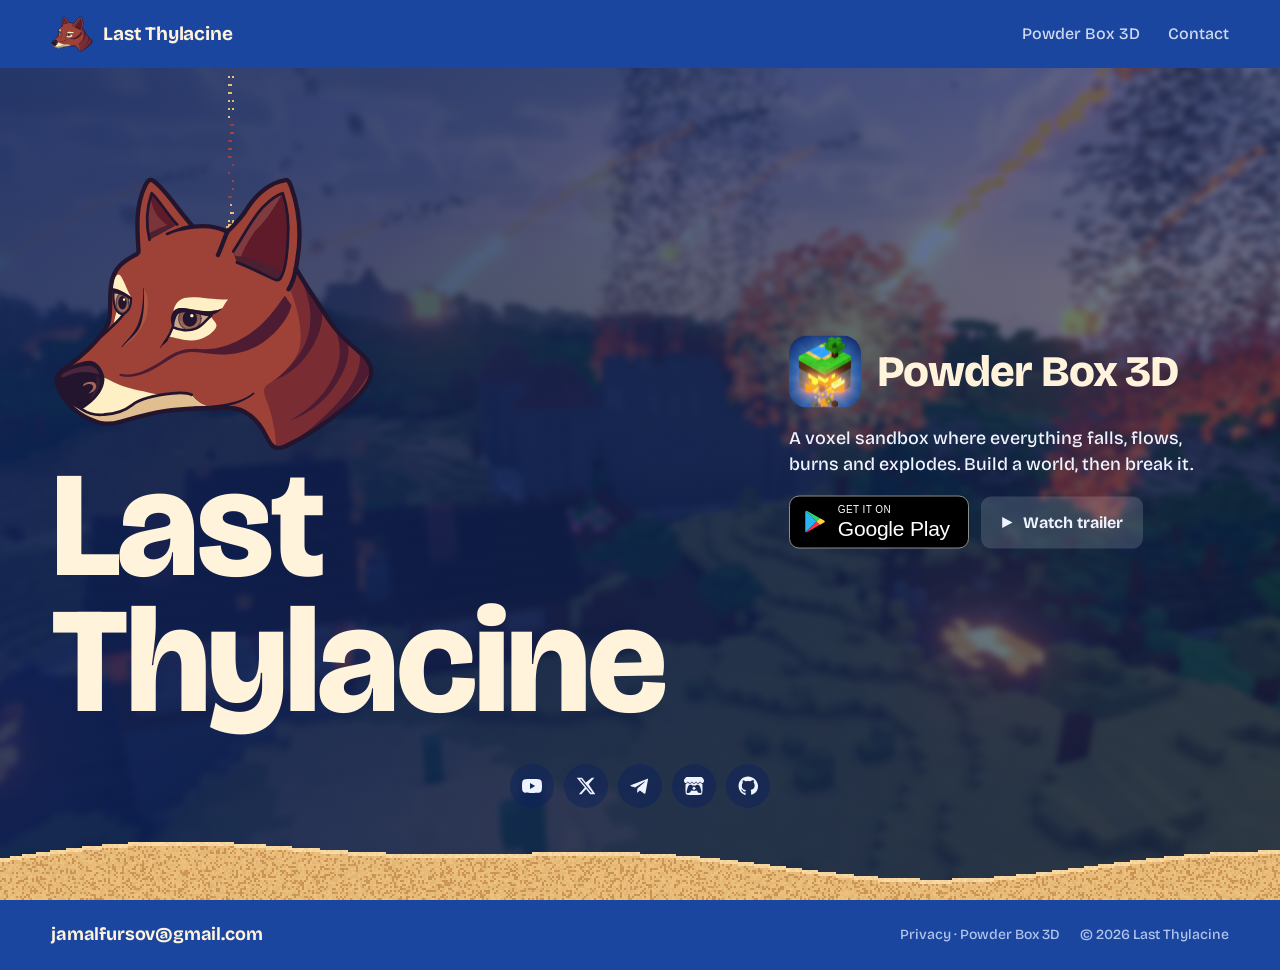
==== commit 1ac450d6: "Website update" ====
--- a/index.html
+++ b/index.html
@@ -26,41 +26,34 @@
   <header class="bar">
     <a class="brand" href="#top"><img src="assets/logo.svg" width="447" height="384" alt=""><span>Last Thylacine</span></a>
     <nav class="nav" aria-label="Main">
-      <a href="#powder-box">Powder Box 3D</a>
+      <a href="https://play.google.com/store/apps/details?id=com.LastThylacine.PowderBox3D" target="_blank" rel="noopener">Powder Box 3D</a>
       <a href="#contact">Contact</a>
     </nav>
   </header>
 
-  <div class="hero" id="top" role="img" aria-label="The Last Thylacine logo made of sand. Move over it to break it, press and drag to pour sand.">
+  <main class="hero" id="top">
+    <video class="hero__video" id="bg" src="assets/pb-trailer.mp4" poster="assets/pb-poster.jpg" muted loop playsinline preload="auto" width="1280" height="720" aria-hidden="true"></video>
+    <div class="hero__scrim"></div>
     <h1 class="sr">Last Thylacine</h1>
-    <canvas id="sand"></canvas>
-    <canvas id="art"></canvas>
-    <noscript><img src="assets/logo.svg" width="447" height="384" alt=""></noscript>
-  </div>
+    <canvas id="sand" aria-hidden="true"></canvas>
+    <canvas id="art" role="img" aria-label="The Last Thylacine logo made of sand. Move over it to break it, press and drag to pour sand."></canvas>
+    <noscript><img class="hero__nojs" src="assets/logo.svg" width="447" height="384" alt=""></noscript>
 
-  <main class="ground" id="powder-box">
-    <article class="pb">
-      <div class="screen">
-        <video id="trailer" src="assets/pb-trailer.mp4" poster="assets/pb-poster.jpg" muted loop playsinline preload="metadata" width="1280" height="720" aria-label="Powder Box 3D trailer"></video>
-        <button class="play" id="play" type="button" aria-label="Play the Powder Box 3D trailer with sound">
-          <svg viewBox="0 0 10 10" aria-hidden="true"><path d="M1 0.4 9.6 5 1 9.6z"/></svg>
-        </button>
+    <section class="game" aria-labelledby="pb-title">
+      <div class="game__head">
+        <img class="app-icon" src="assets/pb-icon.png" width="144" height="144" alt="">
+        <h2 id="pb-title">Powder Box 3D</h2>
       </div>
-      <div class="pb-row">
-        <div class="pb-title">
-          <img class="app-icon" src="assets/pb-icon.png" width="144" height="144" alt="">
-          <h2>Powder Box 3D</h2>
-        </div>
+      <p>A voxel sandbox where everything falls, flows, burns and explodes. Build a world, then break it.</p>
+      <div class="game__actions">
         <a class="badge" href="https://play.google.com/store/apps/details?id=com.LastThylacine.PowderBox3D" target="_blank" rel="noopener" aria-label="Get Powder Box 3D on Google Play">
           <svg viewBox="0 0 24 24" aria-hidden="true"><path d="M3.5 2.2 13.2 12 3.5 21.8c-.3-.2-.5-.6-.5-1.1V3.3c0-.5.2-.9.5-1.1Z" fill="#2ab4f3"/><path d="M3.5 2.2c.4-.2.9-.2 1.4.1l11.7 6.6-3.4 3.1Z" fill="#32d26e"/><path d="M3.5 21.8 13.2 12l3.4 3.1-11.7 6.6c-.5.3-1 .3-1.4.1Z" fill="#f2384f"/><path d="M16.6 8.9 20.4 11c.8.5.8 1.5 0 2l-3.8 2.1-3.4-3.1Z" fill="#ffd23f"/></svg>
           <span><small>GET IT ON</small>Google Play</span>
         </a>
+        <button class="watch" id="watch" type="button"><svg viewBox="0 0 10 10" aria-hidden="true"><path d="M1 0.4 9.6 5 1 9.6z"/></svg>Watch trailer</button>
       </div>
-    </article>
-  </main>
+    </section>
 
-  <footer class="foot" id="contact">
-    <a class="mail" href="mailto:jamalfursov@gmail.com">jamalfursov@gmail.com</a>
     <nav class="icons" aria-label="Social links">
       <a href="https://www.youtube.com/@last_thylacine" target="_blank" rel="noopener" aria-label="YouTube"><svg viewBox="0 0 24 24" aria-hidden="true"><path d="M23.5 6.2a3 3 0 0 0-2.1-2.1C19.5 3.6 12 3.6 12 3.6s-7.5 0-9.4.5A3 3 0 0 0 .5 6.2 31 31 0 0 0 0 12a31 31 0 0 0 .5 5.8 3 3 0 0 0 2.1 2.1c1.9.5 9.4.5 9.4.5s7.5 0 9.4-.5a3 3 0 0 0 2.1-2.1A31 31 0 0 0 24 12a31 31 0 0 0-.5-5.8ZM9.6 15.6V8.4L15.8 12l-6.2 3.6Z"/></svg></a>
       <a href="https://x.com/lastthylacinex" target="_blank" rel="noopener" aria-label="X"><svg viewBox="0 0 24 24" aria-hidden="true"><path d="M18.9 2H22l-6.8 7.8L23.2 22H17l-4.9-6.4L6.5 22H3.4l7.2-8.2L.9 2h6.4l4.4 5.8L18.9 2Zm-1.1 17.9h1.7L6.4 4H4.6l13.2 15.9Z"/></svg></a>
@@ -68,12 +61,21 @@
       <a href="https://jmlstudio.itch.io/" target="_blank" rel="noopener" aria-label="itch.io"><svg viewBox="0 0 24 24" aria-hidden="true"><path d="M3.13 1.338C2.08 1.96.02 4.328 0 4.95v1.03c0 1.303 1.22 2.45 2.325 2.45 1.33 0 2.436-1.102 2.436-2.41 0 1.308 1.07 2.41 2.4 2.41 1.328 0 2.362-1.102 2.362-2.41 0 1.308 1.137 2.41 2.466 2.41h.024c1.33 0 2.466-1.102 2.466-2.41 0 1.308 1.034 2.41 2.363 2.41 1.33 0 2.4-1.102 2.4-2.41 0 1.308 1.106 2.41 2.435 2.41C22.78 8.43 24 7.282 24 5.98V4.95c-.02-.62-2.082-2.99-3.13-3.612-3.253-.114-5.508-.134-8.87-.133-3.362 0-7.945.053-8.87.133zm6.376 6.477a2.74 2.74 0 0 1-.468.602c-.5.49-1.19.795-1.947.795a2.786 2.786 0 0 1-1.95-.795c-.182-.178-.32-.37-.446-.59-.127.222-.303.412-.486.59a2.788 2.788 0 0 1-1.95.795c-.092 0-.187-.025-.264-.052-.107 1.113-.152 2.176-.168 2.95v.005l-.006 1.167c.02 2.334-.23 7.564 1.03 8.85 1.952.454 5.545.662 9.15.663 3.605 0 7.198-.21 9.15-.664 1.26-1.284 1.01-6.514 1.03-8.848l-.006-1.167v-.004c-.016-.775-.06-1.838-.168-2.95-.077.026-.172.052-.263.052a2.788 2.788 0 0 1-1.95-.795c-.184-.178-.36-.368-.486-.59-.127.22-.265.412-.447.59a2.786 2.786 0 0 1-1.95.794c-.76 0-1.446-.303-1.948-.793a2.74 2.74 0 0 1-.468-.602 2.738 2.738 0 0 1-.463.602 2.787 2.787 0 0 1-1.95.794h-.16a2.787 2.787 0 0 1-1.95-.793 2.738 2.738 0 0 1-.464-.602zm-2.004 2.59v.002c.795.002 1.5 0 2.373.953.687-.072 1.406-.108 2.125-.107.72 0 1.438.035 2.126.107.873-.953 1.578-.95 2.372-.953h.002c.376 0 1.876 0 2.92 2.934l1.123 4.028c.832 2.995-.266 3.068-1.636 3.07-2.03-.075-3.156-1.55-3.156-3.025-1.124.184-2.436.276-3.748.277-1.312 0-2.624-.093-3.748-.277 0 1.475-1.125 2.95-3.156 3.026-1.37-.004-2.468-.077-1.636-3.072l1.122-4.027c1.045-2.934 2.545-2.934 2.92-2.934zM12 12.714c-.002.002-2.14 1.964-2.523 2.662l1.4-.056v1.22c0 .056.56.033 1.123.007.562.026 1.124.05 1.124-.008v-1.22l1.4.055C14.138 14.677 12 12.713 12 12.713z"/></svg></a>
       <a href="https://github.com/LastThylacine" target="_blank" rel="noopener" aria-label="GitHub"><svg viewBox="0 0 24 24" aria-hidden="true"><path d="M12 .7C5.7.7.7 5.8.7 12.1c0 5 3.2 9.2 7.6 10.7.6.1.8-.3.8-.6v-2.2c-3.1.7-3.8-1.3-3.8-1.3-.5-1.3-1.3-1.7-1.3-1.7-1-.7.1-.7.1-.7 1.1.1 1.7 1.2 1.7 1.2 1 1.7 2.6 1.2 3.2.9.1-.7.4-1.2.7-1.5-2.5-.3-5.1-1.3-5.1-5.6 0-1.2.4-2.3 1.2-3.1-.1-.3-.5-1.5.1-3.1 0 0 1-.3 3.2 1.2a11 11 0 0 1 5.8 0C17.7 4.5 18.7 4.8 18.7 4.8c.6 1.6.2 2.8.1 3.1.7.8 1.2 1.9 1.2 3.1 0 4.3-2.6 5.3-5.1 5.6.4.3.8 1 .8 2.1v3.1c0 .3.2.7.8.6a11.4 11.4 0 0 0 7.6-10.7C23.3 5.8 18.3.7 12 .7Z"/></svg></a>
     </nav>
+  </main>
+
+  <footer class="foot" id="contact">
+    <a class="mail" href="mailto:jamalfursov@gmail.com">jamalfursov@gmail.com</a>
     <div class="links">
       <a href="powderbox3d/android/">Privacy · Powder Box 3D</a>
       <span>© 2026 Last Thylacine</span>
     </div>
   </footer>
 
+  <dialog class="tv" id="tv" aria-label="Powder Box 3D trailer">
+    <video id="tvv" src="assets/pb-trailer.mp4" controls playsinline preload="none" width="1280" height="720"></video>
+    <button class="tv__close" id="tvclose" type="button" aria-label="Close the trailer">×</button>
+  </dialog>
+
   <script src="site.js"></script>
 </body>
 </html>
--- a/style.css
+++ b/style.css
@@ -1,6 +1,7 @@
 @import url("https://fonts.googleapis.com/css2?family=Bricolage+Grotesque:wght@500;700;800&display=swap");
 
-/* Last Thylacine. One blue field, the logo and name made of sand, a darker step of blue under it. */
+/* Last Thylacine. One screen: the Powder Box 3D trailer behind a sand toy made of the logo and the name,
+   the game on the right, social links on the floor. */
 :root {
   --base: #1d4fb0;
   --bar: #1a46a0;
@@ -9,7 +10,7 @@
   --text: #eef3ff;
   --soft: #b0c4ec;
   --font: "Bricolage Grotesque", "Segoe UI", system-ui, -apple-system, sans-serif;
-  --pad: clamp(16px, 4vw, 48px);
+  --pad: clamp(16px, 4vw, 64px);
 }
 
 * { box-sizing: border-box; }
@@ -34,44 +35,38 @@
 .nav a { font: 500 16px/1 var(--font); color: var(--text); opacity: .85; text-decoration: none; transition: opacity .2s; }
 .nav a:hover { opacity: 1; }
 
-/* ---------- hero: the sand ---------- */
+/* ---------- hero: trailer behind the sand ---------- */
 .hero {
   position: relative;
-  height: clamp(420px, calc(100svh - 68px), 860px);
+  height: clamp(560px, calc(100svh - 68px), 980px);
   overflow: hidden;
   touch-action: pan-y;
   user-select: none;
   -webkit-user-select: none;
   cursor: crosshair;
-  background: var(--base);
+  background: var(--ground);
 }
+.hero__video { position: absolute; inset: -12px; width: calc(100% + 24px); height: calc(100% + 24px); max-width: none; object-fit: cover; filter: blur(3px); }
+.hero__scrim { position: absolute; inset: 0; background: linear-gradient(90deg, rgba(13, 35, 92, .84), rgba(13, 35, 92, .7) 50%, rgba(13, 35, 92, .58)); }
+@media (max-width: 899px) { .hero__scrim { background: rgba(13, 35, 92, .74); } }
 .hero canvas { position: absolute; inset: 0; width: 100%; height: 100%; }
 #sand { image-rendering: pixelated; image-rendering: crisp-edges; }
 #art { transition: opacity .35s ease; }
 #art.off { opacity: 0; transition: none; }
-.hero noscript img { position: absolute; left: 50%; top: 45%; width: min(40vw, 320px); translate: -50% -50%; }
+.hero__nojs { position: absolute; left: var(--pad); top: 20%; width: min(30vw, 300px); }
 
-/* ---------- Powder Box 3D ---------- */
-.ground { padding: clamp(36px, 5vw, 64px) max(var(--pad), env(safe-area-inset-right, 0px)) clamp(48px, 6vw, 80px) max(var(--pad), env(safe-area-inset-left, 0px)); background: var(--ground); }
-.pb { max-width: 1200px; margin: 0 auto; display: grid; gap: 22px; }
-.screen { position: relative; aspect-ratio: 16 / 9; border-radius: 20px; overflow: hidden; background: #0b1a3d; }
-.screen video { width: 100%; height: 100%; object-fit: cover; }
-.play {
-  position: absolute; left: 50%; top: 50%; translate: -50% -50%;
-  width: clamp(64px, 8vw, 96px); aspect-ratio: 1;
-  display: grid; place-items: center; padding: 0;
-  border: 0; border-radius: 50%; cursor: pointer;
-  background: #fff; color: #111;
-  box-shadow: 0 10px 30px rgba(0, 0, 0, .35);
-  transition: transform .18s ease;
+.game {
+  position: absolute; z-index: 2;
+  right: max(var(--pad), env(safe-area-inset-right, 0px)); top: 45%; translate: 0 -50%;
+  width: min(440px, 38%);
+  display: grid; gap: 18px; justify-items: start;
+  cursor: auto;
 }
-.play:hover { transform: scale(1.07); }
-.play:active { transform: scale(.95); }
-.play svg { width: 32%; margin-left: 8%; fill: currentColor; }
-.pb-row { display: flex; flex-wrap: wrap; align-items: center; justify-content: space-between; gap: 16px 20px; }
-.pb-title { display: flex; align-items: center; gap: 16px; min-width: 0; }
-.app-icon { width: 68px; height: 68px; border-radius: 17px; flex: none; }
-.pb h2 { margin: 0; font: 800 clamp(28px, 3.6vw, 46px)/1.05 var(--font); letter-spacing: -.02em; color: var(--title); }
+.game__head { display: flex; align-items: center; gap: 16px; }
+.app-icon { width: 72px; height: 72px; border-radius: 18px; flex: none; }
+.game h2 { margin: 0; font: 800 clamp(30px, 3.4vw, 48px)/1.02 var(--font); letter-spacing: -.02em; color: var(--title); }
+.game p { margin: 0; font: 500 clamp(17px, 1.4vw, 20px)/1.45 var(--font); color: var(--text); max-width: 34ch; }
+.game__actions { display: flex; flex-wrap: wrap; align-items: center; gap: 12px; }
 .badge {
   display: inline-flex; align-items: center; gap: 10px;
   padding: 8px 18px 9px 12px;
@@ -85,29 +80,58 @@
 .badge svg { width: 26px; height: 26px; flex: none; }
 .badge span { display: grid; font: 500 21px/1 "Segoe UI", Roboto, Arial, sans-serif; letter-spacing: -.01em; }
 .badge small { font-size: 10px; font-weight: 500; letter-spacing: .04em; margin-bottom: 3px; }
+.watch {
+  display: inline-flex; align-items: center; gap: 10px;
+  height: 52px; padding: 0 20px;
+  border: 0; border-radius: 10px; cursor: pointer;
+  background: rgba(255, 255, 255, .14); color: var(--text);
+  font: 700 16px/1 var(--font);
+  transition: background-color .2s;
+}
+.watch:hover { background: rgba(255, 255, 255, .24); }
+.watch svg { width: 12px; height: 12px; fill: currentColor; }
+
+.icons {
+  position: absolute; z-index: 2; left: 50%; bottom: 11%; translate: -50% 0;
+  display: flex; gap: 10px; cursor: auto;
+}
+.icons a { display: grid; place-items: center; width: 44px; height: 44px; border-radius: 50%; background: rgba(13, 35, 92, .55); color: var(--text); transition: background-color .2s, transform .2s; }
+.icons a:hover { background: rgba(13, 35, 92, .85); transform: translateY(-2px); }
+.icons svg { width: 20px; height: 20px; fill: currentColor; }
+
+/* ---------- trailer with sound ---------- */
+.tv { width: min(1200px, 94vw); padding: 0; border: 0; border-radius: 16px; background: #000; overflow: visible; }
+.tv::backdrop { background: rgba(5, 12, 32, .85); }
+.tv video { width: 100%; height: auto; border-radius: 16px; }
+.tv__close { position: absolute; right: -6px; top: -52px; width: 44px; height: 44px; border: 0; border-radius: 50%; background: #fff; color: #111; font: 400 28px/1 var(--font); cursor: pointer; }
 
 /* ---------- footer ---------- */
 .foot {
-  display: flex; flex-wrap: wrap; align-items: center; justify-content: space-between; gap: 18px 28px;
-  padding: 28px max(var(--pad), env(safe-area-inset-right, 0px)) max(28px, env(safe-area-inset-bottom, 0px)) max(var(--pad), env(safe-area-inset-left, 0px));
+  display: flex; flex-wrap: wrap; align-items: center; justify-content: space-between; gap: 14px 28px;
+  padding: 24px max(var(--pad), env(safe-area-inset-right, 0px)) max(24px, env(safe-area-inset-bottom, 0px)) max(var(--pad), env(safe-area-inset-left, 0px));
   background: var(--bar);
 }
-.mail { font: 700 20px/1.2 var(--font); color: var(--title); text-decoration: none; letter-spacing: -.01em; }
+.mail { font: 700 18px/1.2 var(--font); color: var(--title); text-decoration: none; letter-spacing: -.01em; }
 .mail:hover { text-decoration: underline; text-underline-offset: 4px; }
-.icons { display: flex; gap: 8px; }
-.icons a { display: grid; place-items: center; width: 42px; height: 42px; border-radius: 50%; background: rgba(255, 255, 255, .1); color: var(--text); transition: background-color .2s, transform .2s; }
-.icons a:hover { background: rgba(255, 255, 255, .2); transform: translateY(-2px); }
-.icons svg { width: 19px; height: 19px; fill: currentColor; }
 .links { display: flex; flex-wrap: wrap; gap: 6px 20px; font: 500 14px/1.4 var(--font); color: var(--soft); }
 .links a { text-decoration: none; }
 .links a:hover { color: var(--text); }
 
+/* narrow screens: the sand name on top, the game under it, the links on the floor */
+@media (max-width: 899px) {
+  .hero { height: max(640px, calc(100svh - 68px)); }
+  .game { left: max(var(--pad), env(safe-area-inset-left, 0px)); right: max(var(--pad), env(safe-area-inset-right, 0px)); top: 40%; translate: none; width: auto; gap: 14px; }
+  .game p { max-width: 40ch; }
+  .icons { bottom: 10%; }
+}
 @media (max-width: 600px) {
   .nav { gap: 18px; }
   .nav a { font-size: 15px; }
   .brand { font-size: 17px; }
-  .app-icon { width: 54px; height: 54px; border-radius: 14px; }
-  .screen { border-radius: 14px; }
+  .app-icon { width: 56px; height: 56px; border-radius: 14px; }
+  .watch { height: 50px; padding: 0 16px; }
+  .icons { gap: 8px; }
+  .icons a { width: 42px; height: 42px; }
 }
 @media (max-width: 400px) {
   .brand span { display: none; }
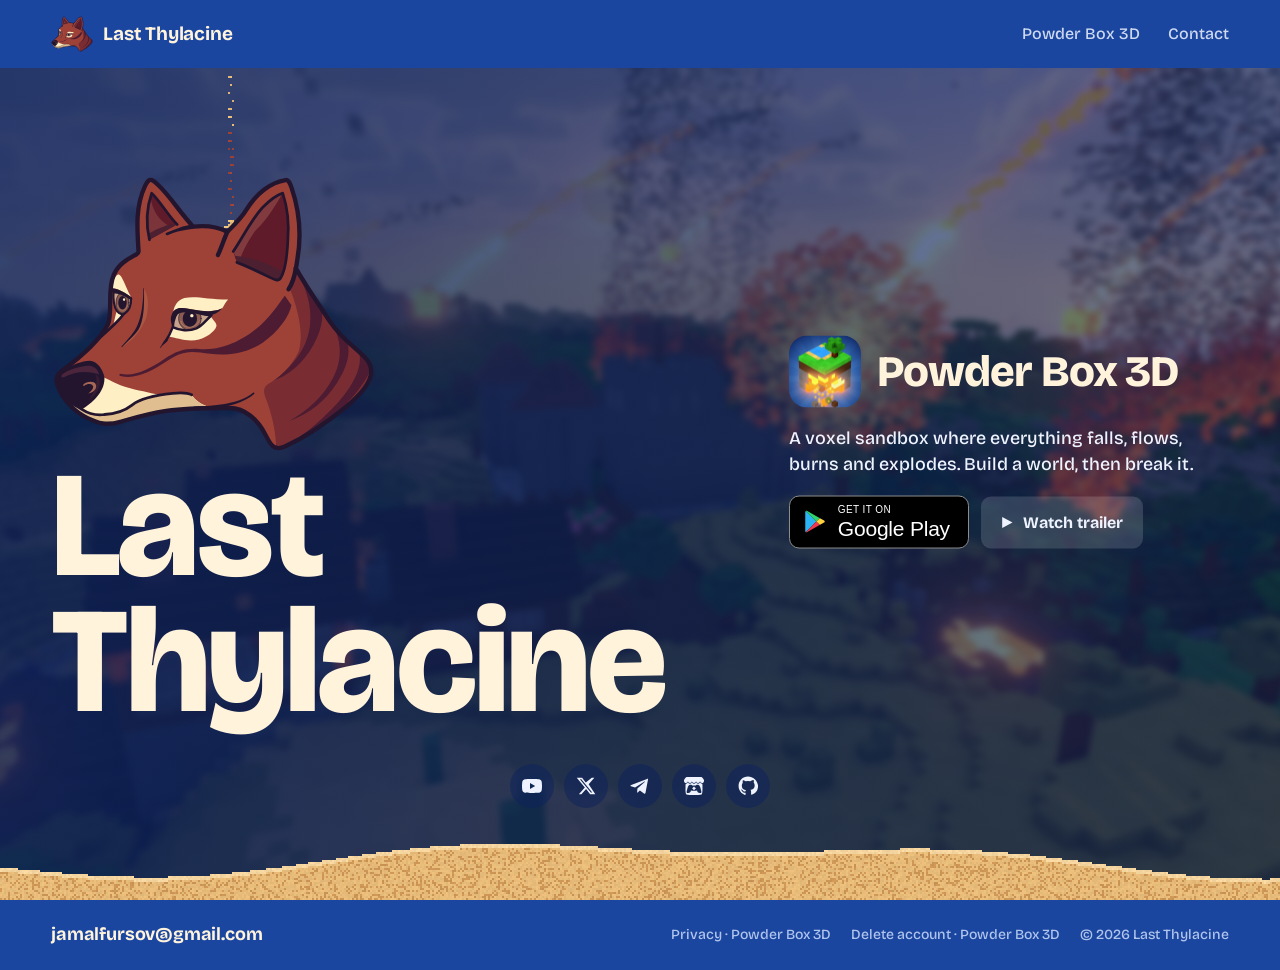
==== commit 15ae37d9: "Powder Box 3D account deletion page in 10 languages Google Play requires a way to delete the account" ====
--- a/index.html
+++ b/index.html
@@ -67,6 +67,7 @@
     <a class="mail" href="mailto:jamalfursov@gmail.com">jamalfursov@gmail.com</a>
     <div class="links">
       <a href="powderbox3d/android/">Privacy · Powder Box 3D</a>
+      <a href="powderbox3d/delete-account/">Delete account · Powder Box 3D</a>
       <span>© 2026 Last Thylacine</span>
     </div>
   </footer>
--- a/style.css
+++ b/style.css
@@ -160,3 +160,42 @@
 .legal-article li { margin-bottom: 6px; }
 .legal-article a { color: var(--base); text-underline-offset: 3px; }
 .legal-article hr { border: 0; border-top: 1px solid #d6dcea; margin: 32px 0; }
+
+/* ---------- account deletion page (powderbox3d/delete-account) ---------- */
+.lang select {
+  height: 36px; padding: 0 10px; border: 0; border-radius: 8px;
+  background: rgba(255, 255, 255, .14); color: var(--text); font: 500 15px/1 var(--font); cursor: pointer;
+}
+.lang option { color: #1b2233; background: #fff; }
+.del-app { display: flex; align-items: center; gap: 12px; margin: 0 0 14px !important; font: 700 17px/1 var(--font); color: #101727; }
+.del-app img { width: 44px; height: 44px; border-radius: 11px; }
+.del-form, .del-done {
+  display: grid; gap: 16px;
+  margin: 26px 0 8px; padding: 24px;
+  background: #fff; border: 1px solid #d6dcea; border-radius: 16px;
+}
+.del-form p, .del-done p, .del-done h2 { margin: 0; }
+.del-warn { padding: 12px 16px; border-radius: 10px; background: #fdeceb; border-left: 4px solid #c62828; color: #7a1d1d; font-weight: 500; }
+.del-field { display: grid; gap: 6px; font: 700 15px/1.3 var(--font); color: #101727; }
+.del-field input {
+  width: 100%; height: 48px; padding: 0 14px;
+  border: 1px solid #b9c3da; border-radius: 10px; background: #f9fafd;
+  font: 500 17px/1 var(--font); color: #101727;
+}
+.del-field input:focus { outline: 2px solid var(--base); outline-offset: 0; border-color: transparent; background: #fff; }
+.del-check { display: flex; align-items: flex-start; gap: 10px; font: 500 16px/1.4 var(--font); cursor: pointer; }
+.del-check input { width: 20px; height: 20px; margin: 1px 0 0; flex: none; accent-color: #c62828; cursor: pointer; }
+.del-error { color: #c62828; font-weight: 700; }
+.del-button {
+  height: 52px; border: 0; border-radius: 10px; cursor: pointer;
+  background: #c62828; color: #fff; font: 700 17px/1 var(--font);
+  transition: background-color .2s, opacity .2s;
+}
+.del-button:hover:not(:disabled) { background: #a51f1f; }
+.del-button:disabled { opacity: .45; cursor: default; }
+.del-done { border-color: #9fd3a8; background: #eef9f0; }
+.del-done h2 { font: 700 21px/1.3 var(--font); color: #14532d; }
+@media (max-width: 600px) {
+  .del-form, .del-done { padding: 18px; }
+  .legal-nav strong { display: none; }
+}
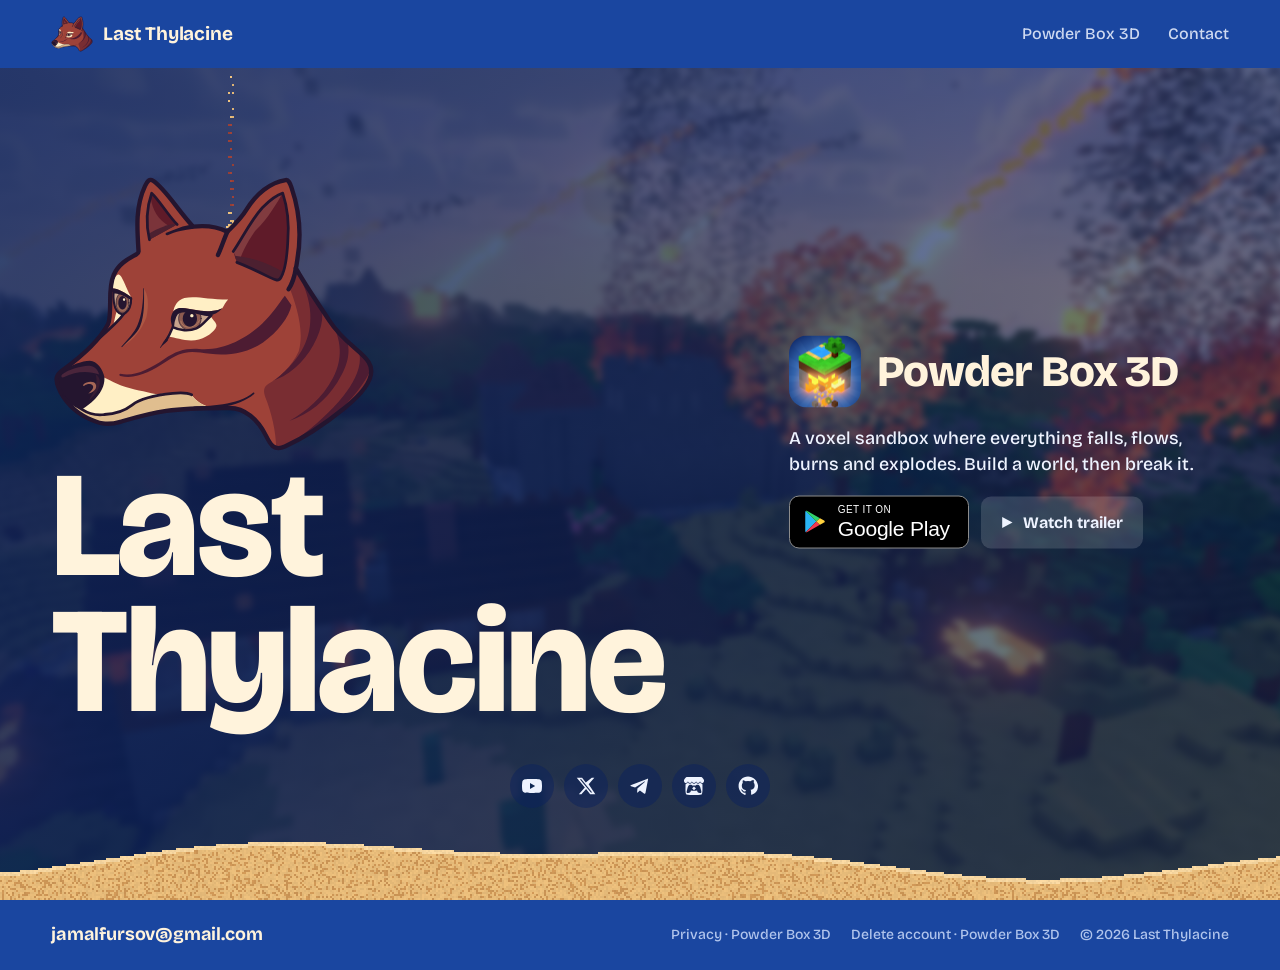
==== commit 61072403: "Dark text pages, shorter Powder Box 3D privacy policy - Privacy policies and the account deletion pa" ====
--- a/index.html
+++ b/index.html
@@ -6,6 +6,7 @@
   <title>Last Thylacine</title>
   <meta name="description" content="Last Thylacine is an independent game studio, the makers of Powder Box 3D.">
   <meta name="theme-color" content="#1a46a0">
+  <meta name="color-scheme" content="dark">
   <meta property="og:type" content="website">
   <meta property="og:url" content="https://lastthylacine.com/">
   <meta property="og:title" content="Last Thylacine">
--- a/style.css
+++ b/style.css
@@ -140,8 +140,17 @@
   * { transition: none !important; }
 }
 
-/* ---------- privacy policy pages ---------- */
-.legal-page { background: #f4f6fb; color: #1b2233; }
+/* ---------- text pages: privacy policies, account deletion. Dark only, no switch ---------- */
+.legal-page {
+  --page: #0c1730;
+  --card: #13213f;
+  --line: #273a63;
+  --body: #c9d5ee;
+  --head: #fff3dc;
+  --link: #9cbcff;
+  color-scheme: dark;
+  background: var(--page); color: var(--body);
+}
 .legal-wrap { max-width: 820px; margin: 0 auto; padding: 0 20px 80px; }
 .legal-nav {
   display: flex; align-items: center; justify-content: space-between; gap: 16px;
@@ -152,49 +161,49 @@
 .legal-nav a { display: inline-flex; align-items: center; gap: 10px; color: var(--title); text-decoration: none; font: 700 18px/1 var(--font); }
 .legal-nav img { width: 38px; height: auto; }
 .legal-nav strong { font-weight: 700; }
-.legal-article { font: 400 17px/1.7 var(--font); color: #2a3247; }
-.legal-article h1 { margin: 0 0 20px; font: 800 clamp(28px, 4vw, 38px)/1.1 var(--font); letter-spacing: -.02em; color: #101727; }
-.legal-article h2 { margin: 32px 0 10px; font: 700 21px/1.3 var(--font); color: #101727; }
+.legal-article { font: 400 17px/1.7 var(--font); color: var(--body); }
+.legal-article h1 { margin: 0 0 20px; font: 800 clamp(28px, 4vw, 38px)/1.1 var(--font); letter-spacing: -.02em; color: var(--head); }
+.legal-article h2 { margin: 32px 0 10px; font: 700 21px/1.3 var(--font); color: var(--head); }
 .legal-article p { margin: 0 0 16px; }
 .legal-article ul { margin: 0 0 18px; padding-left: 24px; }
 .legal-article li { margin-bottom: 6px; }
-.legal-article a { color: var(--base); text-underline-offset: 3px; }
-.legal-article hr { border: 0; border-top: 1px solid #d6dcea; margin: 32px 0; }
-
-/* ---------- account deletion page (powderbox3d/delete-account) ---------- */
+.legal-article a { color: var(--link); text-underline-offset: 3px; }
+.legal-article hr { border: 0; border-top: 1px solid var(--line); margin: 32px 0; }
+
+/* account deletion page (powderbox3d/delete-account) */
 .lang select {
   height: 36px; padding: 0 10px; border: 0; border-radius: 8px;
   background: rgba(255, 255, 255, .14); color: var(--text); font: 500 15px/1 var(--font); cursor: pointer;
 }
-.lang option { color: #1b2233; background: #fff; }
-.del-app { display: flex; align-items: center; gap: 12px; margin: 0 0 14px !important; font: 700 17px/1 var(--font); color: #101727; }
+.lang option { color: var(--text); background: var(--card); }
+.del-app { display: flex; align-items: center; gap: 12px; margin: 0 0 14px !important; font: 700 17px/1 var(--font); color: var(--head); }
 .del-app img { width: 44px; height: 44px; border-radius: 11px; }
 .del-form, .del-done {
   display: grid; gap: 16px;
   margin: 26px 0 8px; padding: 24px;
-  background: #fff; border: 1px solid #d6dcea; border-radius: 16px;
+  background: var(--card); border: 1px solid var(--line); border-radius: 16px;
 }
 .del-form p, .del-done p, .del-done h2 { margin: 0; }
-.del-warn { padding: 12px 16px; border-radius: 10px; background: #fdeceb; border-left: 4px solid #c62828; color: #7a1d1d; font-weight: 500; }
-.del-field { display: grid; gap: 6px; font: 700 15px/1.3 var(--font); color: #101727; }
+.del-warn { padding: 12px 16px; border-radius: 10px; background: #3a1620; border-left: 4px solid #f0525a; color: #ffc1c4; font-weight: 500; }
+.del-field { display: grid; gap: 6px; font: 700 15px/1.3 var(--font); color: var(--head); }
 .del-field input {
   width: 100%; height: 48px; padding: 0 14px;
-  border: 1px solid #b9c3da; border-radius: 10px; background: #f9fafd;
-  font: 500 17px/1 var(--font); color: #101727;
-}
-.del-field input:focus { outline: 2px solid var(--base); outline-offset: 0; border-color: transparent; background: #fff; }
+  border: 1px solid #3a4f7d; border-radius: 10px; background: var(--page);
+  font: 500 17px/1 var(--font); color: #fff;
+}
+.del-field input:focus { outline: 2px solid var(--link); outline-offset: 0; border-color: transparent; }
 .del-check { display: flex; align-items: flex-start; gap: 10px; font: 500 16px/1.4 var(--font); cursor: pointer; }
-.del-check input { width: 20px; height: 20px; margin: 1px 0 0; flex: none; accent-color: #c62828; cursor: pointer; }
-.del-error { color: #c62828; font-weight: 700; }
+.del-check input { width: 20px; height: 20px; margin: 1px 0 0; flex: none; accent-color: #e5484d; cursor: pointer; }
+.del-error { color: #ff8a8f; font-weight: 700; }
 .del-button {
   height: 52px; border: 0; border-radius: 10px; cursor: pointer;
-  background: #c62828; color: #fff; font: 700 17px/1 var(--font);
+  background: #d93a40; color: #fff; font: 700 17px/1 var(--font);
   transition: background-color .2s, opacity .2s;
 }
-.del-button:hover:not(:disabled) { background: #a51f1f; }
-.del-button:disabled { opacity: .45; cursor: default; }
-.del-done { border-color: #9fd3a8; background: #eef9f0; }
-.del-done h2 { font: 700 21px/1.3 var(--font); color: #14532d; }
+.del-button:hover:not(:disabled) { background: #b92e34; }
+.del-button:disabled { opacity: .4; cursor: default; }
+.del-done { border-color: #2f7a4a; background: #10301f; }
+.del-done h2 { font: 700 21px/1.3 var(--font); color: #a6e9bd; }
 @media (max-width: 600px) {
   .del-form, .del-done { padding: 18px; }
   .legal-nav strong { display: none; }
